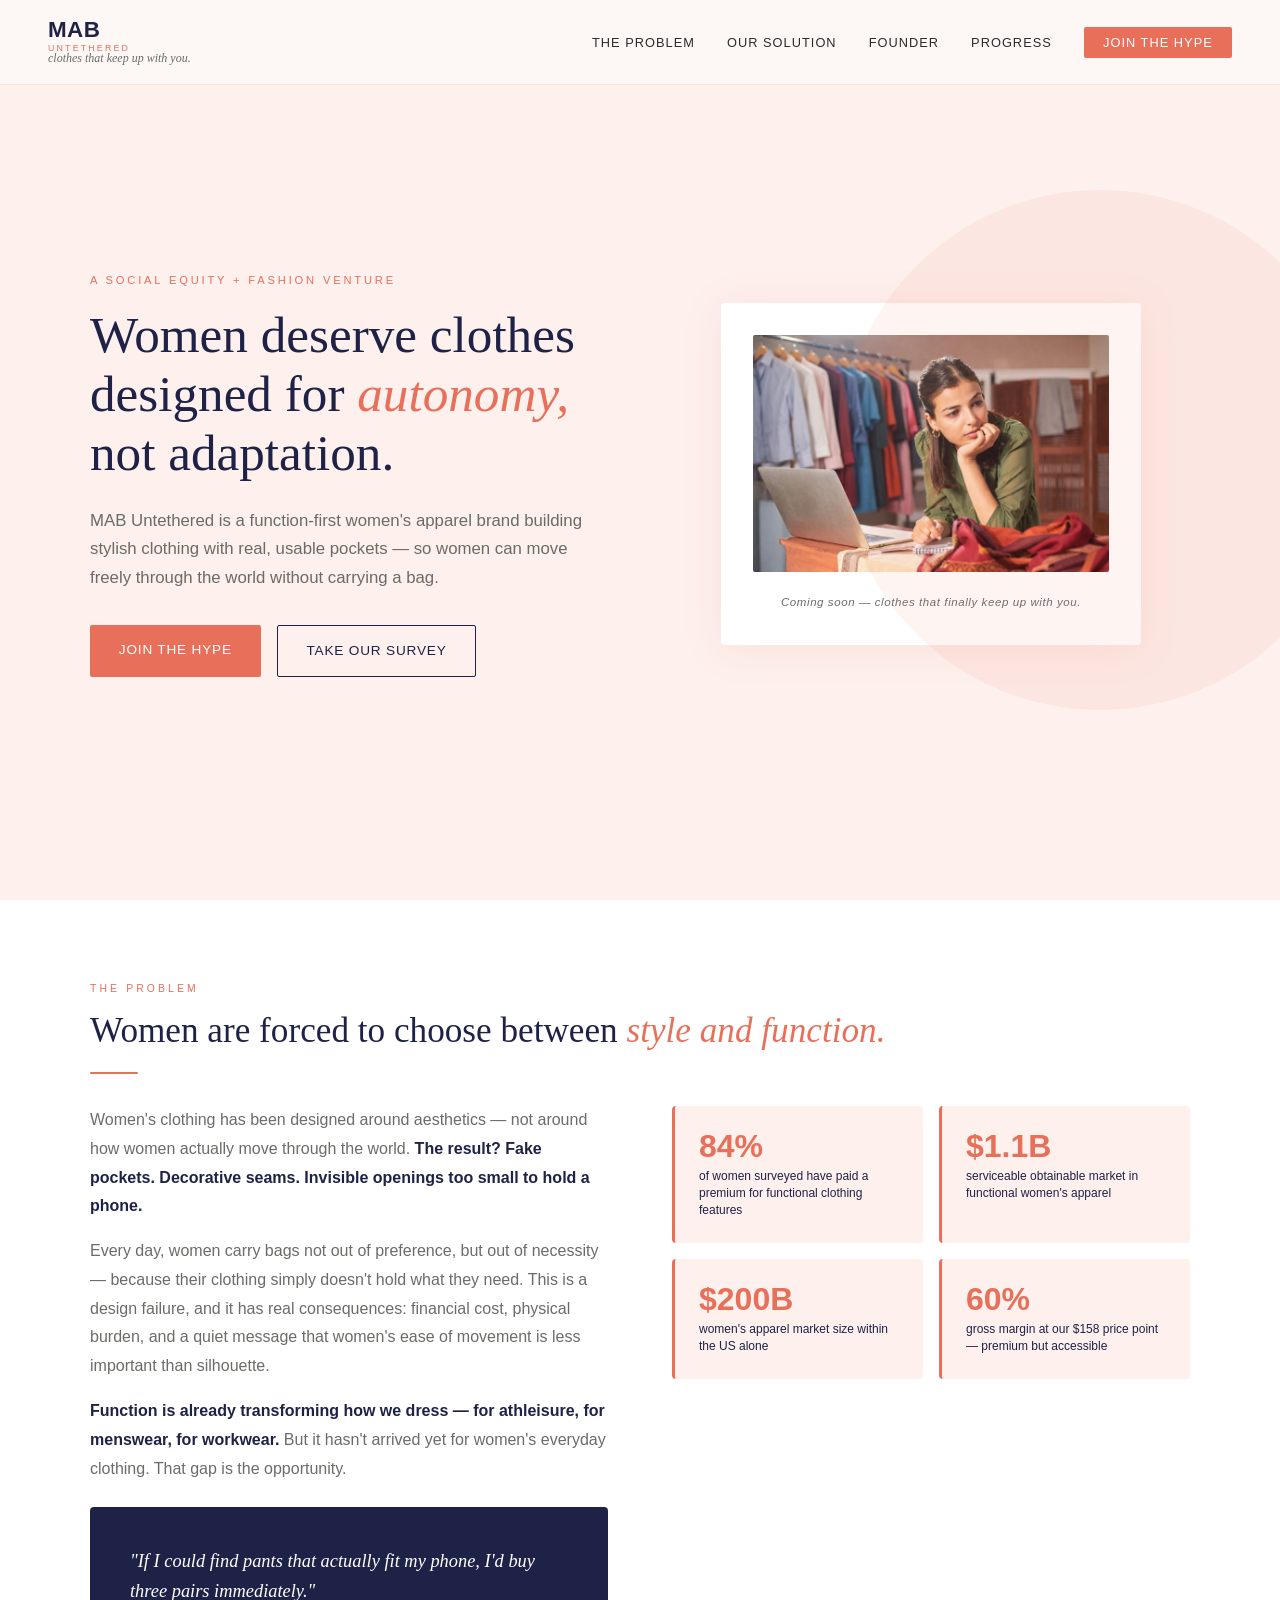
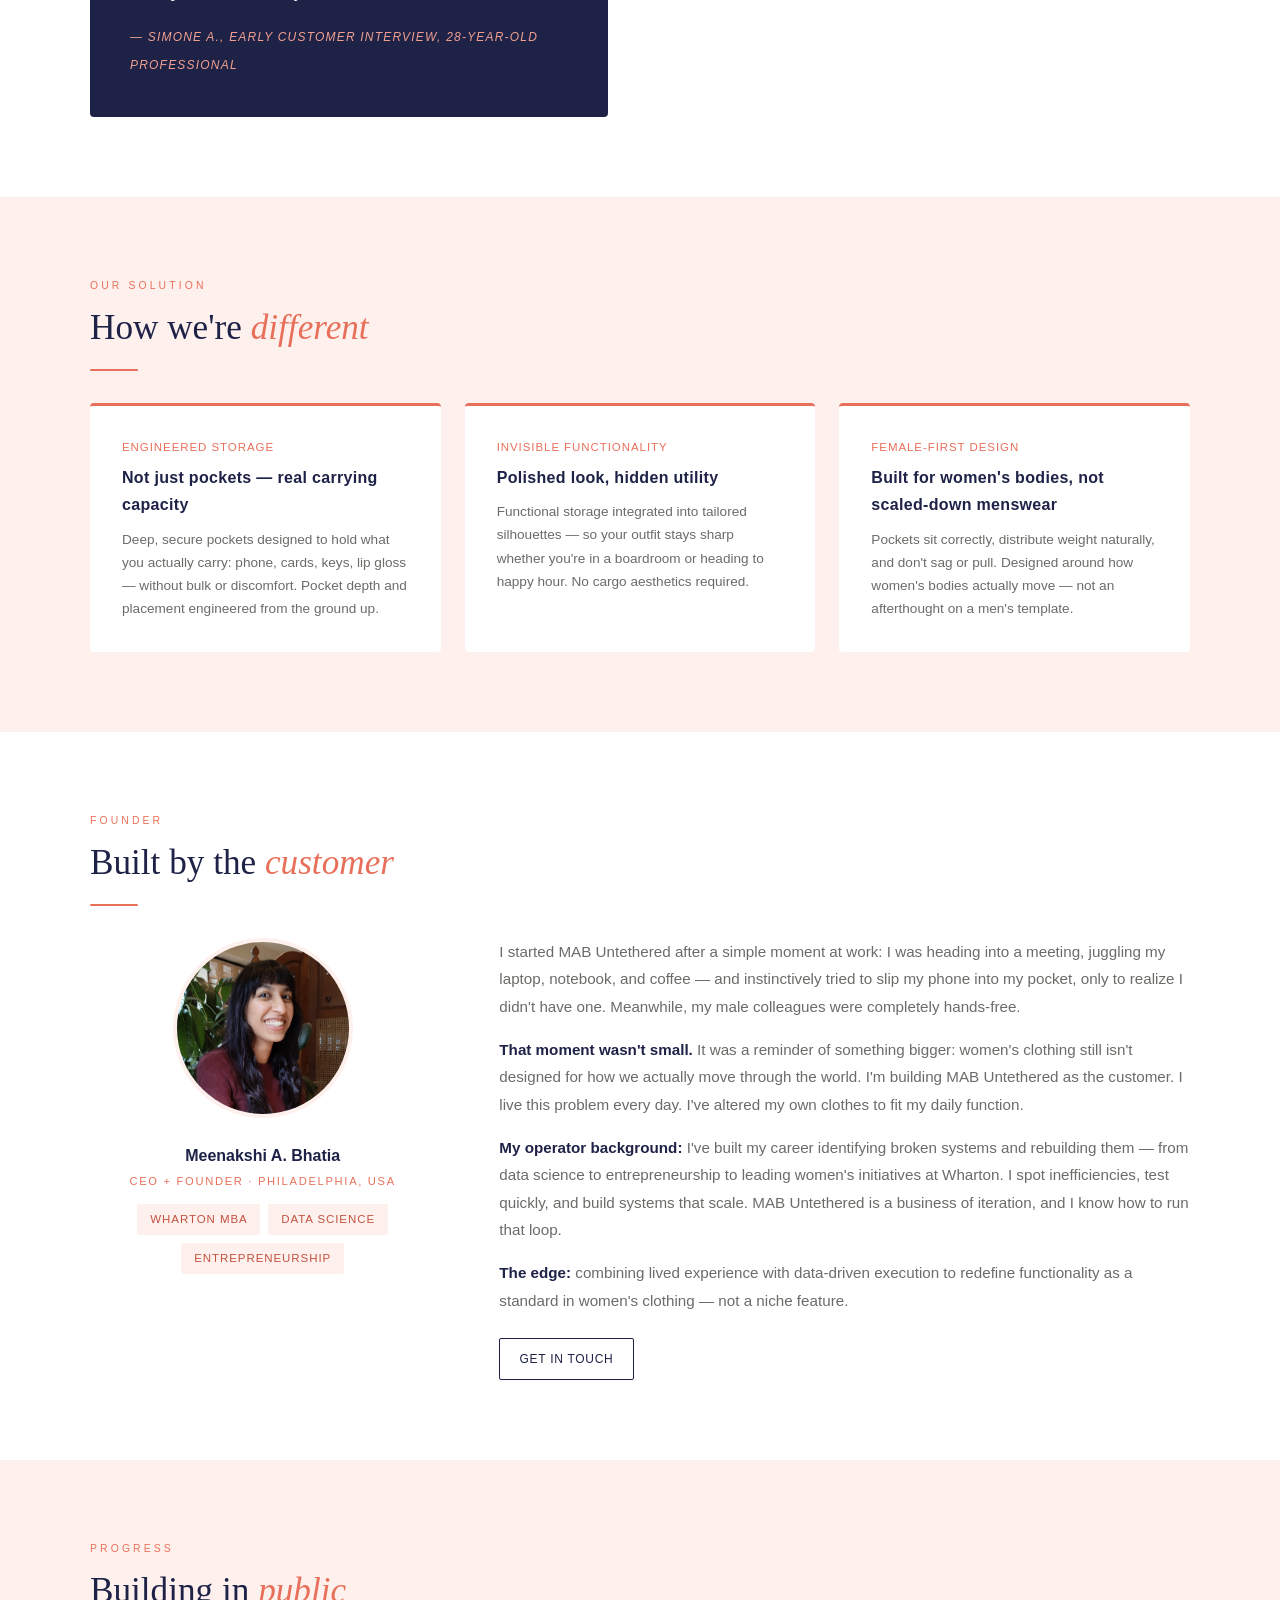
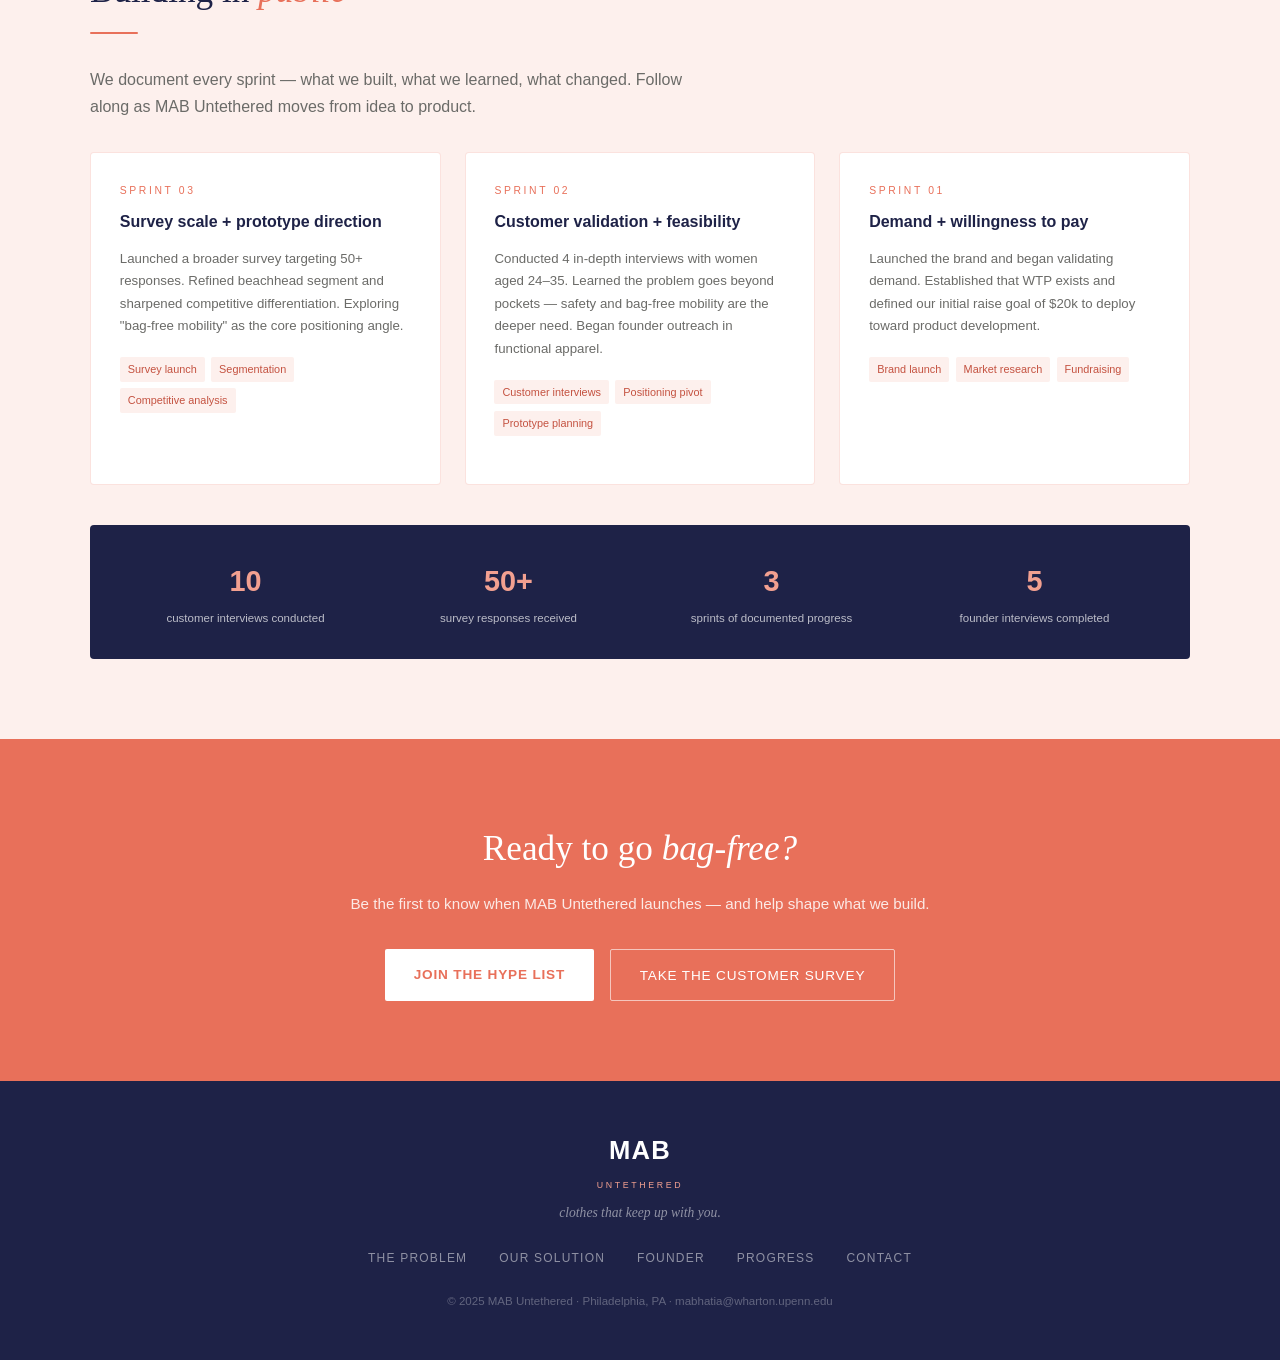
==== index.html @ 23e92692 "Update hero image and reorder sprint cards newest-first - Replace Unsplash hero placeholder with loc" ====
<!DOCTYPE html>
<html lang="en">
<head>
<meta charset="UTF-8">
<meta name="viewport" content="width=device-width, initial-scale=1.0">
<title>MAB Untethered — clothes that keep up with you.</title>
<style>
  *{margin:0;padding:0;box-sizing:border-box}
  :root{
    --coral:#E8705A;
    --coral-light:#F2A090;
    --coral-pale:#FDF0ED;
    --coral-dark:#C45240;
    --navy:#1E2247;
    --navy-light:#3A3F6B;
    --text:#2C2C2A;
    --muted:#6B6B68;
    --white:#FFFFFF;
    --off-white:#FDF8F6;
  }
  html{scroll-behavior:smooth}
  body{font-family:'Georgia',serif;color:var(--text);background:var(--white);line-height:1.7}
  
  /* NAV */
  nav{position:fixed;top:0;left:0;right:0;z-index:100;display:flex;justify-content:space-between;align-items:center;padding:1.2rem 3rem;background:rgba(253,248,246,0.95);backdrop-filter:blur(8px);border-bottom:0.5px solid rgba(232,112,90,0.15)}
  .nav-logo{display:flex;flex-direction:column;line-height:1}
  .nav-logo-mab{font-family:'Arial',sans-serif;font-weight:700;font-size:1.4rem;color:var(--navy);letter-spacing:0.02em}
  .nav-logo-sub{font-family:'Arial',sans-serif;font-size:0.55rem;letter-spacing:0.25em;color:var(--coral);text-transform:uppercase;margin-top:2px}
  .nav-tagline{font-style:italic;font-size:0.75rem;color:var(--muted)}
  nav ul{list-style:none;display:flex;gap:2rem;align-items:center}
  nav ul a{text-decoration:none;font-family:'Arial',sans-serif;font-size:0.8rem;letter-spacing:0.08em;color:var(--text);text-transform:uppercase;transition:color 0.2s}
  nav ul a:hover{color:var(--coral)}
  .nav-cta{background:var(--coral)!important;color:var(--white)!important;padding:0.5rem 1.2rem!important;border-radius:2px!important}
  .nav-cta:hover{background:var(--coral-dark)!important;color:var(--white)!important}

  /* HERO */
  .hero{min-height:100vh;display:flex;align-items:center;background:var(--coral-pale);padding:7rem 3rem 4rem;position:relative;overflow:hidden}
  .hero::after{content:'';position:absolute;right:-80px;top:50%;transform:translateY(-50%);width:520px;height:520px;border-radius:50%;background:rgba(232,112,90,0.08);pointer-events:none}
  .hero-inner{max-width:1100px;margin:0 auto;width:100%;display:grid;grid-template-columns:1fr 1fr;gap:4rem;align-items:center}
  .hero-eyebrow{font-family:'Arial',sans-serif;font-size:0.7rem;letter-spacing:0.25em;text-transform:uppercase;color:var(--coral);margin-bottom:1rem}
  .hero h1{font-size:3.2rem;line-height:1.15;color:var(--navy);font-weight:400;margin-bottom:1.5rem}
  .hero h1 em{font-style:italic;color:var(--coral)}
  .hero-desc{font-size:1.05rem;color:var(--muted);margin-bottom:2rem;font-family:'Arial',sans-serif;line-height:1.7}
  .hero-btns{display:flex;gap:1rem;flex-wrap:wrap}
  .btn-primary{background:var(--coral);color:var(--white);padding:0.85rem 1.8rem;border:none;border-radius:2px;font-family:'Arial',sans-serif;font-size:0.85rem;letter-spacing:0.06em;text-transform:uppercase;cursor:pointer;text-decoration:none;transition:background 0.2s;display:inline-block}
  .btn-primary:hover{background:var(--coral-dark)}
  .btn-outline{background:transparent;color:var(--navy);padding:0.85rem 1.8rem;border:1.5px solid var(--navy);border-radius:2px;font-family:'Arial',sans-serif;font-size:0.85rem;letter-spacing:0.06em;text-transform:uppercase;cursor:pointer;text-decoration:none;transition:all 0.2s;display:inline-block}
  .btn-outline:hover{border-color:var(--coral);color:var(--coral)}
  .hero-visual{position:relative;display:flex;justify-content:center;align-items:center}
  .hero-img-frame{width:100%;max-width:420px;background:var(--white);border-radius:4px;padding:2rem;box-shadow:0 4px 40px rgba(232,112,90,0.12);text-align:center}
  .hero-img-frame img{width:100%;border-radius:2px}
  .hero-img-caption{font-family:'Arial',sans-serif;font-size:0.72rem;color:var(--muted);margin-top:0.8rem;letter-spacing:0.05em;font-style:italic}

  /* SECTION WRAPPER */
  section{padding:5rem 3rem}
  .section-inner{max-width:1100px;margin:0 auto}
  .section-label{font-family:'Arial',sans-serif;font-size:0.65rem;letter-spacing:0.3em;text-transform:uppercase;color:var(--coral);margin-bottom:0.8rem}
  .section-title{font-size:2.2rem;color:var(--navy);font-weight:400;line-height:1.2;margin-bottom:1.2rem}
  .section-title em{font-style:italic;color:var(--coral)}
  .divider{width:48px;height:2px;background:var(--coral);margin-bottom:2rem;border-radius:1px}

  /* THE PROBLEM */
  .problem{background:var(--white)}
  .problem-grid{display:grid;grid-template-columns:1fr 1fr;gap:4rem;align-items:start;margin-top:2rem}
  .problem-text p{color:var(--muted);font-size:1rem;font-family:'Arial',sans-serif;margin-bottom:1rem;line-height:1.8}
  .problem-text p strong{color:var(--navy)}
  .stat-cards{display:grid;grid-template-columns:1fr 1fr;gap:1rem}
  .stat-card{background:var(--coral-pale);border-radius:4px;padding:1.5rem;border-left:3px solid var(--coral)}
  .stat-num{font-size:2rem;font-weight:700;color:var(--coral);font-family:'Arial',sans-serif;line-height:1}
  .stat-label{font-family:'Arial',sans-serif;font-size:0.75rem;color:var(--navy);margin-top:0.4rem;line-height:1.4}
  .problem-pullquote{background:var(--navy);color:var(--white);padding:2.5rem;border-radius:4px;margin-top:1.5rem}
  .problem-pullquote blockquote{font-size:1.15rem;font-style:italic;line-height:1.6;margin-bottom:1rem}
  .problem-pullquote cite{font-family:'Arial',sans-serif;font-size:0.75rem;letter-spacing:0.1em;color:var(--coral-light);text-transform:uppercase}

  /* SOLUTION */
  .solution{background:var(--coral-pale)}
  .solution-cards{display:grid;grid-template-columns:repeat(3,1fr);gap:1.5rem;margin-top:2rem}
  .sol-card{background:var(--white);padding:2rem;border-radius:4px;border-top:3px solid var(--coral)}
  .sol-card-icon{font-size:1.5rem;margin-bottom:1rem}
  .sol-card h3{font-size:1rem;color:var(--navy);margin-bottom:0.6rem;font-family:'Arial',sans-serif;font-weight:700;letter-spacing:0.02em}
  .sol-card p{font-family:'Arial',sans-serif;font-size:0.85rem;color:var(--muted);line-height:1.7}
  .sol-card .sub{font-size:0.72rem;color:var(--coral);font-family:'Arial',sans-serif;letter-spacing:0.08em;text-transform:uppercase;margin-bottom:0.4rem}

  /* FOUNDER */
  .founder{background:var(--white)}
  .founder-grid{display:grid;grid-template-columns:1fr 2fr;gap:4rem;align-items:start;margin-top:2rem}
  .founder-photo-wrap{text-align:center}
  .founder-photo{width:180px;height:180px;border-radius:50%;object-fit:cover;border:4px solid var(--coral-pale);margin-bottom:1rem}
  .founder-name{font-family:'Arial',sans-serif;font-weight:700;color:var(--navy);font-size:1rem}
  .founder-role{font-family:'Arial',sans-serif;font-size:0.7rem;letter-spacing:0.15em;color:var(--coral);text-transform:uppercase;margin-top:0.2rem}
  .founder-text p{font-family:'Arial',sans-serif;font-size:0.95rem;color:var(--muted);line-height:1.8;margin-bottom:1rem}
  .founder-text p strong{color:var(--navy)}
  .founder-tags{display:flex;flex-wrap:wrap;gap:0.5rem;margin-top:1rem}
  .tag{background:var(--coral-pale);color:var(--coral-dark);font-family:'Arial',sans-serif;font-size:0.72rem;letter-spacing:0.08em;padding:0.35rem 0.8rem;border-radius:2px;text-transform:uppercase}

  /* PROGRESS / NEWSLETTERS */
  .progress{background:var(--coral-pale)}
  .newsletters{display:grid;grid-template-columns:repeat(3,1fr);gap:1.5rem;margin-top:2rem}
  .nl-card{background:var(--white);border-radius:4px;padding:1.8rem;border:0.5px solid rgba(232,112,90,0.2)}
  .nl-sprint{font-family:'Arial',sans-serif;font-size:0.65rem;letter-spacing:0.25em;color:var(--coral);text-transform:uppercase;margin-bottom:0.5rem}
  .nl-title{font-size:1rem;color:var(--navy);margin-bottom:0.8rem;font-family:'Arial',sans-serif;font-weight:700}
  .nl-body{font-family:'Arial',sans-serif;font-size:0.83rem;color:var(--muted);line-height:1.7;margin-bottom:1.2rem}
  .nl-tags{display:flex;flex-wrap:wrap;gap:0.4rem;margin-bottom:1.2rem}
  .nl-tag{background:var(--coral-pale);color:var(--coral-dark);font-family:'Arial',sans-serif;font-size:0.68rem;padding:0.2rem 0.5rem;border-radius:2px}
  .nl-link{font-family:'Arial',sans-serif;font-size:0.75rem;letter-spacing:0.08em;color:var(--coral);text-transform:uppercase;text-decoration:none;border-bottom:1px solid var(--coral-light);padding-bottom:1px}
  .nl-link:hover{color:var(--coral-dark)}
  .progress-summary{margin-top:2.5rem;background:var(--navy);color:var(--white);padding:2rem 2.5rem;border-radius:4px;display:grid;grid-template-columns:repeat(4,1fr);gap:2rem}
  .ps-item{text-align:center}
  .ps-num{font-size:1.8rem;font-weight:700;color:var(--coral-light);font-family:'Arial',sans-serif}
  .ps-label{font-family:'Arial',sans-serif;font-size:0.72rem;color:rgba(255,255,255,0.7);margin-top:0.3rem;line-height:1.4}

  /* CTA */
  .cta-section{background:var(--coral);padding:5rem 3rem;text-align:center}
  .cta-section h2{font-size:2.2rem;color:var(--white);margin-bottom:0.8rem;font-weight:400}
  .cta-section h2 em{font-style:italic}
  .cta-section p{font-family:'Arial',sans-serif;color:rgba(255,255,255,0.85);margin-bottom:2rem;font-size:0.95rem}
  .cta-btns{display:flex;gap:1rem;justify-content:center;flex-wrap:wrap}
  .btn-white{background:var(--white);color:var(--coral);padding:0.85rem 1.8rem;border:none;border-radius:2px;font-family:'Arial',sans-serif;font-size:0.85rem;letter-spacing:0.06em;text-transform:uppercase;cursor:pointer;text-decoration:none;transition:all 0.2s;display:inline-block;font-weight:700}
  .btn-white:hover{background:var(--coral-pale)}
  .btn-outline-white{background:transparent;color:var(--white);padding:0.85rem 1.8rem;border:1.5px solid rgba(255,255,255,0.6);border-radius:2px;font-family:'Arial',sans-serif;font-size:0.85rem;letter-spacing:0.06em;text-transform:uppercase;cursor:pointer;text-decoration:none;transition:all 0.2s;display:inline-block}
  .btn-outline-white:hover{border-color:var(--white);background:rgba(255,255,255,0.1)}

  /* FOOTER */
  footer{background:var(--navy);padding:3rem;text-align:center}
  .footer-logo{font-family:'Arial',sans-serif;font-weight:700;font-size:1.6rem;color:var(--white);letter-spacing:0.05em}
  .footer-sub{font-family:'Arial',sans-serif;font-size:0.55rem;letter-spacing:0.3em;color:var(--coral-light);text-transform:uppercase;margin-top:0.3rem}
  .footer-tagline{font-style:italic;font-size:0.85rem;color:rgba(255,255,255,0.5);margin-top:0.5rem}
  .footer-links{display:flex;gap:2rem;justify-content:center;margin-top:1.5rem}
  .footer-links a{font-family:'Arial',sans-serif;font-size:0.75rem;letter-spacing:0.1em;color:rgba(255,255,255,0.5);text-decoration:none;text-transform:uppercase;transition:color 0.2s}
  .footer-links a:hover{color:var(--coral-light)}
  .footer-copy{font-family:'Arial',sans-serif;font-size:0.72rem;color:rgba(255,255,255,0.3);margin-top:1.5rem}

  @media(max-width:800px){
    nav{padding:1rem 1.5rem}
    nav ul{gap:1rem}
    .hero-inner,.problem-grid,.founder-grid{grid-template-columns:1fr}
    .solution-cards,.newsletters{grid-template-columns:1fr}
    .hero{padding:6rem 1.5rem 3rem}
    section{padding:3rem 1.5rem}
    .progress-summary{grid-template-columns:1fr 1fr}
    .stat-cards{grid-template-columns:1fr 1fr}
    .hero h1{font-size:2.2rem}
  }
</style>
</head>
<body>

<!-- NAV -->
<nav>
  <a href="#top" class="nav-logo" style="text-decoration:none">
    <span class="nav-logo-mab">MAB</span>
    <span class="nav-logo-sub">Untethered</span>
    <span class="nav-tagline">clothes that keep up with you.</span>
  </a>
  <ul>
    <li><a href="#problem">The problem</a></li>
    <li><a href="#solution">Our solution</a></li>
    <li><a href="#founder">Founder</a></li>
    <li><a href="#progress">Progress</a></li>
    <li><a href="https://forms.gle/wyEKR6wCprZCqFtW6" target="_blank" class="nav-cta">Join the hype</a></li>
  </ul>
</nav>

<!-- HERO -->
<section class="hero" id="top">
  <div class="hero-inner">
    <div>
      <p class="hero-eyebrow">A social equity + fashion venture</p>
      <h1>Women deserve clothes designed for <em>autonomy,</em> not adaptation.</h1>
      <p class="hero-desc">MAB Untethered is a function-first women's apparel brand building stylish clothing with real, usable pockets — so women can move freely through the world without carrying a bag.</p>
      <div class="hero-btns">
        <a href="https://forms.gle/wyEKR6wCprZCqFtW6" target="_blank" class="btn-primary">Join the hype</a>
        <a href="https://forms.gle/w7cwCQEqip1CWY567" target="_blank" class="btn-outline">Take our survey</a>
      </div>
    </div>
    <div class="hero-visual">
      <div class="hero-img-frame">
        <img src="hero.png" alt="Women's apparel with functional design">
        <p class="hero-img-caption">Coming soon — clothes that finally keep up with you.</p>
      </div>
    </div>
  </div>
</section>

<!-- THE PROBLEM -->
<section class="problem" id="problem">
  <div class="section-inner">
    <p class="section-label">The problem</p>
    <h2 class="section-title">Women are forced to choose between <em>style and function.</em></h2>
    <div class="divider"></div>
    <div class="problem-grid">
      <div class="problem-text">
        <p>Women's clothing has been designed around aesthetics — not around how women actually move through the world. <strong>The result? Fake pockets. Decorative seams. Invisible openings too small to hold a phone.</strong></p>
        <p>Every day, women carry bags not out of preference, but out of necessity — because their clothing simply doesn't hold what they need. This is a design failure, and it has real consequences: financial cost, physical burden, and a quiet message that women's ease of movement is less important than silhouette.</p>
        <p><strong>Function is already transforming how we dress — for athleisure, for menswear, for workwear.</strong> But it hasn't arrived yet for women's everyday clothing. That gap is the opportunity.</p>
        <div class="problem-pullquote">
          <blockquote>"If I could find pants that actually fit my phone, I'd buy three pairs immediately."</blockquote>
          <cite>— Simone A., early customer interview, 28-year-old professional</cite>
        </div>
      </div>
      <div>
        <div class="stat-cards">
          <div class="stat-card">
            <div class="stat-num">84%</div>
            <div class="stat-label">of women surveyed have paid a premium for functional clothing features</div>
          </div>
          <div class="stat-card">
            <div class="stat-num">$1.1B</div>
            <div class="stat-label">serviceable obtainable market in functional women's apparel</div>
          </div>
          <div class="stat-card">
            <div class="stat-num">$200B</div>
            <div class="stat-label">women's apparel market size within the US alone</div>
          </div>
          <div class="stat-card">
            <div class="stat-num">60%</div>
            <div class="stat-label">gross margin at our $158 price point — premium but accessible</div>
          </div>
        </div>
      </div>
    </div>
  </div>
</section>

<!-- SOLUTION -->
<section class="solution" id="solution">
  <div class="section-inner">
    <p class="section-label">Our solution</p>
    <h2 class="section-title">How we're <em>different</em></h2>
    <div class="divider"></div>
    <div class="solution-cards">
      <div class="sol-card">
        <div class="sub">Engineered storage</div>
        <h3>Not just pockets — real carrying capacity</h3>
        <p>Deep, secure pockets designed to hold what you actually carry: phone, cards, keys, lip gloss — without bulk or discomfort. Pocket depth and placement engineered from the ground up.</p>
      </div>
      <div class="sol-card">
        <div class="sub">Invisible functionality</div>
        <h3>Polished look, hidden utility</h3>
        <p>Functional storage integrated into tailored silhouettes — so your outfit stays sharp whether you're in a boardroom or heading to happy hour. No cargo aesthetics required.</p>
      </div>
      <div class="sol-card">
        <div class="sub">Female-first design</div>
        <h3>Built for women's bodies, not scaled-down menswear</h3>
        <p>Pockets sit correctly, distribute weight naturally, and don't sag or pull. Designed around how women's bodies actually move — not an afterthought on a men's template.</p>
      </div>
    </div>
  </div>
</section>

<!-- FOUNDER -->
<section class="founder" id="founder">
  <div class="section-inner">
    <p class="section-label">Founder</p>
    <h2 class="section-title">Built by the <em>customer</em></h2>
    <div class="divider"></div>
    <div class="founder-grid">
      <div class="founder-photo-wrap">
        <img src="founder.jpg" alt="Meenakshi Anand Bhatia" class="founder-photo">
        <div class="founder-name">Meenakshi A. Bhatia</div>
        <div class="founder-role">CEO + Founder · Philadelphia, USA</div>
        <div class="founder-tags" style="justify-content:center;margin-top:0.8rem">
          <span class="tag">Wharton MBA</span>
          <span class="tag">Data science</span>
          <span class="tag">Entrepreneurship</span>
        </div>
      </div>
      <div class="founder-text">
        <p>I started MAB Untethered after a simple moment at work: I was heading into a meeting, juggling my laptop, notebook, and coffee — and instinctively tried to slip my phone into my pocket, only to realize I didn't have one. Meanwhile, my male colleagues were completely hands-free.</p>
        <p><strong>That moment wasn't small.</strong> It was a reminder of something bigger: women's clothing still isn't designed for how we actually move through the world. I'm building MAB Untethered as the customer. I live this problem every day. I've altered my own clothes to fit my daily function.</p>
        <p><strong>My operator background:</strong> I've built my career identifying broken systems and rebuilding them — from data science to entrepreneurship to leading women's initiatives at Wharton. I spot inefficiencies, test quickly, and build systems that scale. MAB Untethered is a business of iteration, and I know how to run that loop.</p>
        <p><strong>The edge:</strong> combining lived experience with data-driven execution to redefine functionality as a standard in women's clothing — not a niche feature.</p>
        <a href="mailto:mabhatia@wharton.upenn.edu" class="btn-outline" style="margin-top:0.5rem;font-size:0.75rem;padding:0.6rem 1.2rem">Get in touch</a>
      </div>
    </div>
  </div>
</section>

<!-- PROGRESS -->
<section class="progress" id="progress">
  <div class="section-inner">
    <p class="section-label">Progress</p>
    <h2 class="section-title">Building in <em>public</em></h2>
    <div class="divider"></div>
    <p style="font-family:'Arial',sans-serif;color:var(--muted);max-width:600px;margin-bottom:2rem">We document every sprint — what we built, what we learned, what changed. Follow along as MAB Untethered moves from idea to product.</p>
    <div class="newsletters">
      <div class="nl-card">
        <div class="nl-sprint">Sprint 03</div>
        <div class="nl-title">Survey scale + prototype direction</div>
        <div class="nl-body">Launched a broader survey targeting 50+ responses. Refined beachhead segment and sharpened competitive differentiation. Exploring "bag-free mobility" as the core positioning angle.</div>
        <div class="nl-tags">
          <span class="nl-tag">Survey launch</span>
          <span class="nl-tag">Segmentation</span>
          <span class="nl-tag">Competitive analysis</span>
        </div>
      </div>
      <div class="nl-card">
        <div class="nl-sprint">Sprint 02</div>
        <div class="nl-title">Customer validation + feasibility</div>
        <div class="nl-body">Conducted 4 in-depth interviews with women aged 24–35. Learned the problem goes beyond pockets — safety and bag-free mobility are the deeper need. Began founder outreach in functional apparel.</div>
        <div class="nl-tags">
          <span class="nl-tag">Customer interviews</span>
          <span class="nl-tag">Positioning pivot</span>
          <span class="nl-tag">Prototype planning</span>
        </div>
      </div>
      <div class="nl-card">
        <div class="nl-sprint">Sprint 01</div>
        <div class="nl-title">Demand + willingness to pay</div>
        <div class="nl-body">Launched the brand and began validating demand. Established that WTP exists and defined our initial raise goal of $20k to deploy toward product development.</div>
        <div class="nl-tags">
          <span class="nl-tag">Brand launch</span>
          <span class="nl-tag">Market research</span>
          <span class="nl-tag">Fundraising</span>
        </div>
      </div>
    </div>
    <div class="progress-summary">
      <div class="ps-item">
        <div class="ps-num">10</div>
        <div class="ps-label">customer interviews conducted</div>
      </div>
      <div class="ps-item">
        <div class="ps-num">50+</div>
        <div class="ps-label">survey responses received</div>
      </div>
      <div class="ps-item">
        <div class="ps-num">3</div>
        <div class="ps-label">sprints of documented progress</div>
      </div>
      <div class="ps-item">
        <div class="ps-num">5</div>
        <div class="ps-label">founder interviews completed</div>
      </div>
    </div>
  </div>
</section>

<!-- CTA -->
<section class="cta-section" id="cta">
  <h2>Ready to go <em>bag-free?</em></h2>
  <p>Be the first to know when MAB Untethered launches — and help shape what we build.</p>
  <div class="cta-btns">
    <a href="https://forms.gle/wyEKR6wCprZCqFtW6" target="_blank" class="btn-white">Join the hype list</a>
    <a href="https://forms.gle/w7cwCQEqip1CWY567" target="_blank" class="btn-outline-white">Take the customer survey</a>
  </div>
</section>

<!-- FOOTER -->
<footer>
  <div class="footer-logo">MAB</div>
  <div class="footer-sub">Untethered</div>
  <div class="footer-tagline">clothes that keep up with you.</div>
  <div class="footer-links">
    <a href="#problem">The problem</a>
    <a href="#solution">Our solution</a>
    <a href="#founder">Founder</a>
    <a href="#progress">Progress</a>
    <a href="mailto:mabhatia@wharton.upenn.edu">Contact</a>
  </div>
  <div class="footer-copy">© 2025 MAB Untethered · Philadelphia, PA · mabhatia@wharton.upenn.edu</div>
</footer>

</body>
</html>
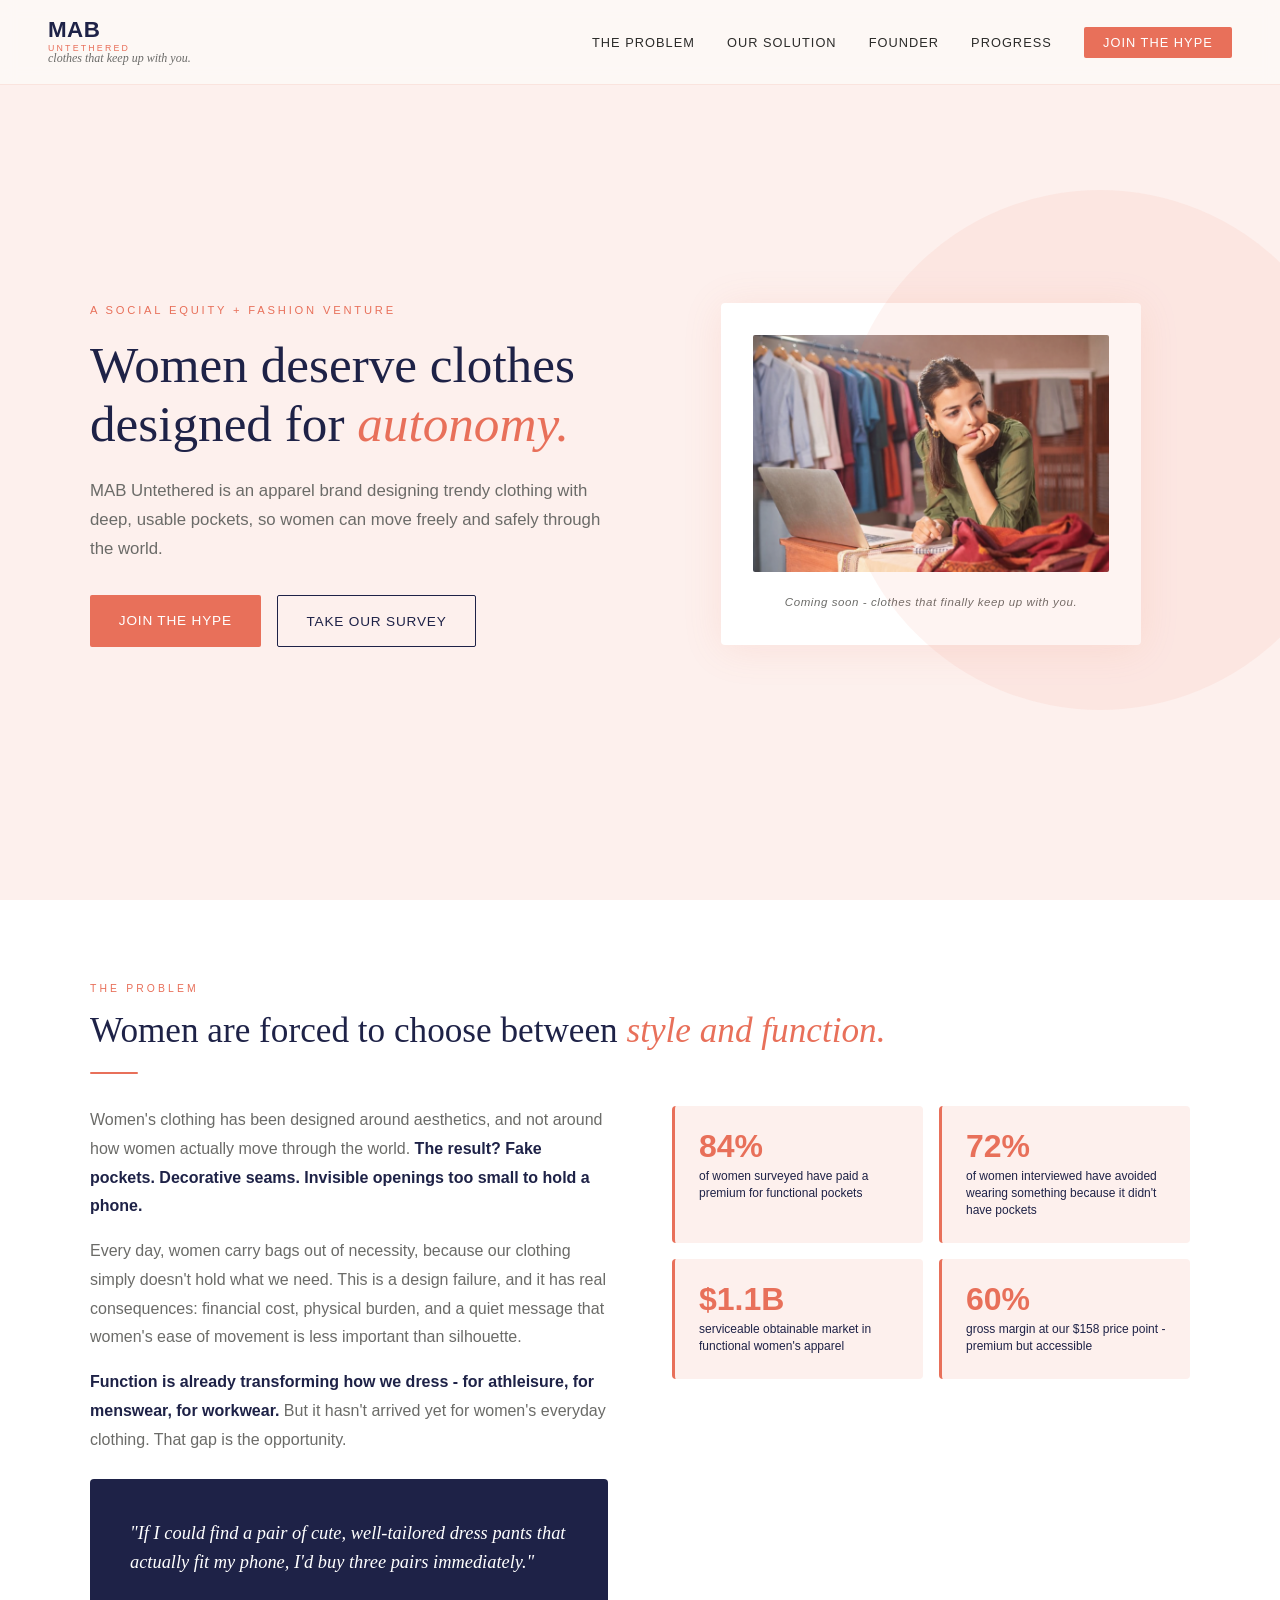
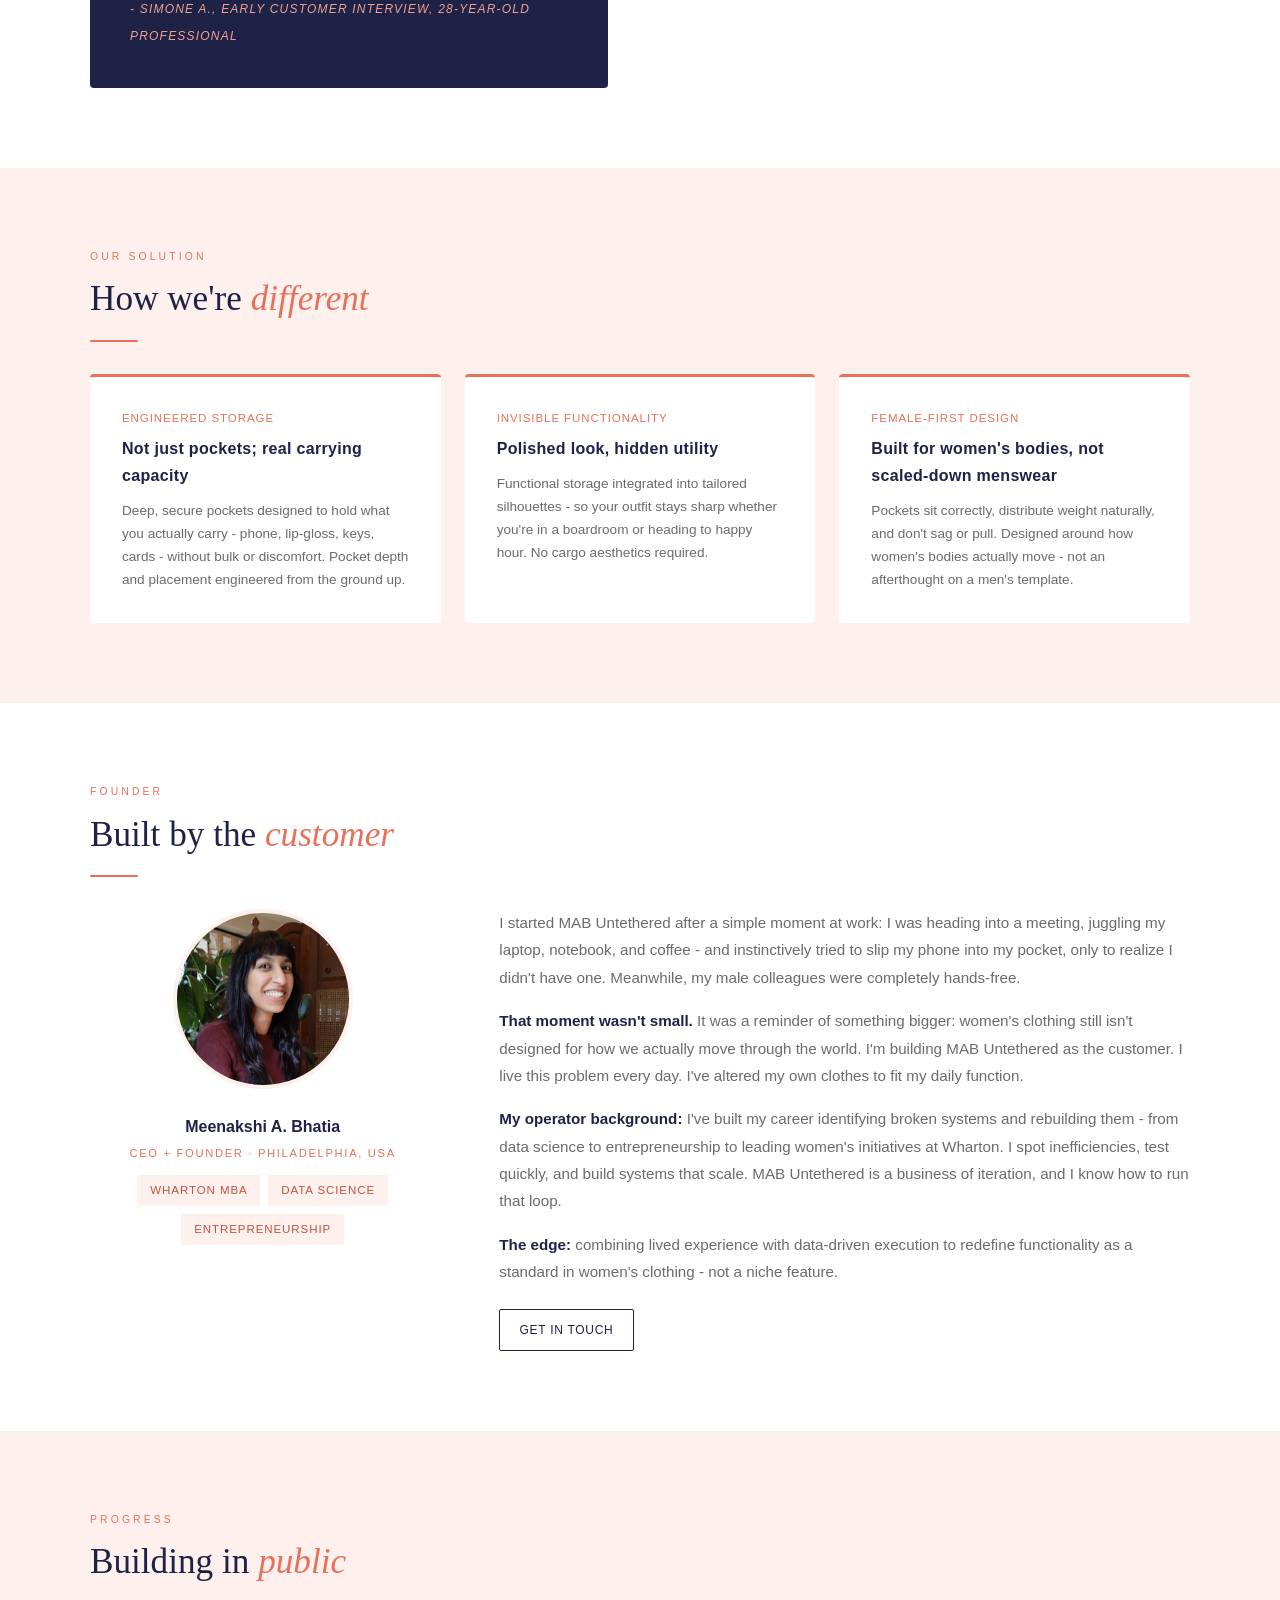
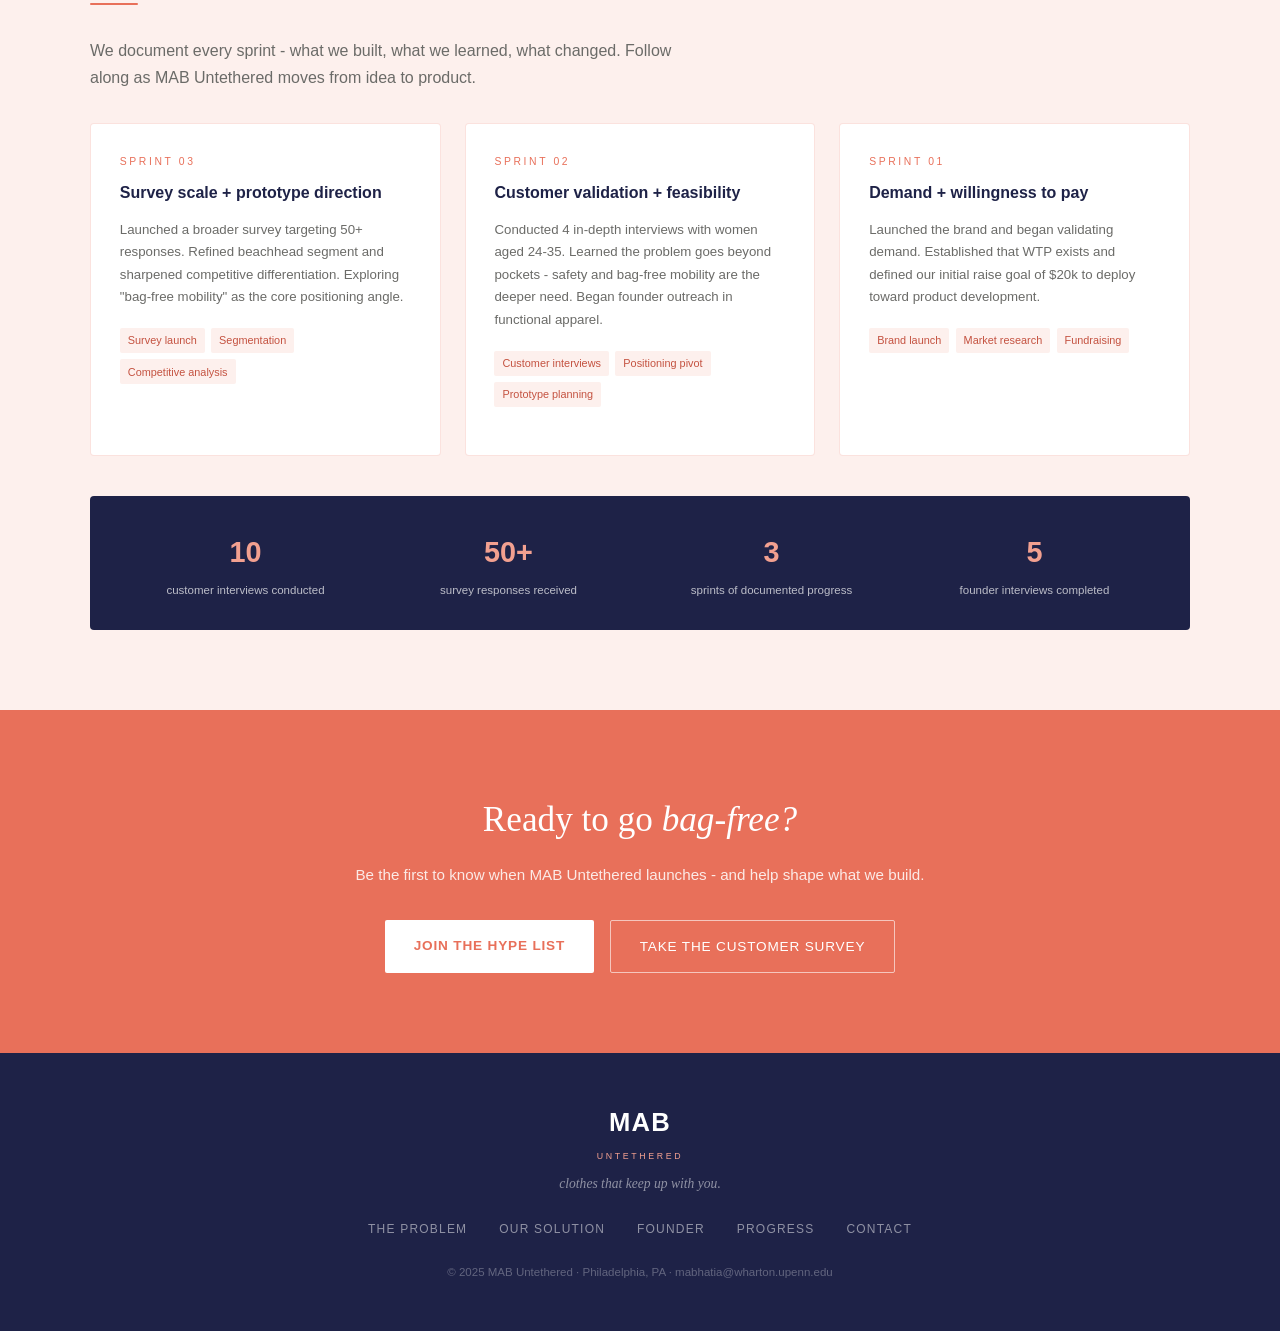
==== commit 3f4db55f: "Copyediting, stat card updates, and launch config - Update hero headline: remove "not adaptation", r" ====
--- a/index.html
+++ b/index.html
@@ -3,7 +3,7 @@
 <head>
 <meta charset="UTF-8">
 <meta name="viewport" content="width=device-width, initial-scale=1.0">
-<title>MAB Untethered — clothes that keep up with you.</title>
+<title>MAB Untethered - clothes that keep up with you.</title>
 <style>
   *{margin:0;padding:0;box-sizing:border-box}
   :root{
@@ -166,8 +166,8 @@
   <div class="hero-inner">
     <div>
       <p class="hero-eyebrow">A social equity + fashion venture</p>
-      <h1>Women deserve clothes designed for <em>autonomy,</em> not adaptation.</h1>
-      <p class="hero-desc">MAB Untethered is a function-first women's apparel brand building stylish clothing with real, usable pockets — so women can move freely through the world without carrying a bag.</p>
+      <h1>Women deserve clothes designed for <em>autonomy.</em></h1>
+      <p class="hero-desc">MAB Untethered is an apparel brand designing trendy clothing with deep, usable pockets, so women can move freely and safely through the world.</p>
       <div class="hero-btns">
         <a href="https://forms.gle/wyEKR6wCprZCqFtW6" target="_blank" class="btn-primary">Join the hype</a>
         <a href="https://forms.gle/w7cwCQEqip1CWY567" target="_blank" class="btn-outline">Take our survey</a>
@@ -176,7 +176,7 @@
     <div class="hero-visual">
       <div class="hero-img-frame">
         <img src="hero.png" alt="Women's apparel with functional design">
-        <p class="hero-img-caption">Coming soon — clothes that finally keep up with you.</p>
+        <p class="hero-img-caption">Coming soon - clothes that finally keep up with you.</p>
       </div>
     </div>
   </div>
@@ -190,31 +190,31 @@
     <div class="divider"></div>
     <div class="problem-grid">
       <div class="problem-text">
-        <p>Women's clothing has been designed around aesthetics — not around how women actually move through the world. <strong>The result? Fake pockets. Decorative seams. Invisible openings too small to hold a phone.</strong></p>
-        <p>Every day, women carry bags not out of preference, but out of necessity — because their clothing simply doesn't hold what they need. This is a design failure, and it has real consequences: financial cost, physical burden, and a quiet message that women's ease of movement is less important than silhouette.</p>
-        <p><strong>Function is already transforming how we dress — for athleisure, for menswear, for workwear.</strong> But it hasn't arrived yet for women's everyday clothing. That gap is the opportunity.</p>
+        <p>Women's clothing has been designed around aesthetics, and not around how women actually move through the world. <strong>The result? Fake pockets. Decorative seams. Invisible openings too small to hold a phone.</strong></p>
+        <p>Every day, women carry bags out of necessity, because our clothing simply doesn't hold what we need. This is a design failure, and it has real consequences: financial cost, physical burden, and a quiet message that women's ease of movement is less important than silhouette.</p>
+        <p><strong>Function is already transforming how we dress - for athleisure, for menswear, for workwear.</strong> But it hasn't arrived yet for women's everyday clothing. That gap is the opportunity.</p>
         <div class="problem-pullquote">
-          <blockquote>"If I could find pants that actually fit my phone, I'd buy three pairs immediately."</blockquote>
-          <cite>— Simone A., early customer interview, 28-year-old professional</cite>
+          <blockquote>"If I could find a pair of cute, well-tailored dress pants that actually fit my phone, I'd buy three pairs immediately."</blockquote>
+          <cite>- Simone A., early customer interview, 28-year-old professional</cite>
         </div>
       </div>
       <div>
         <div class="stat-cards">
           <div class="stat-card">
             <div class="stat-num">84%</div>
-            <div class="stat-label">of women surveyed have paid a premium for functional clothing features</div>
+            <div class="stat-label">of women surveyed have paid a premium for functional pockets</div>
+          </div>
+          <div class="stat-card">
+            <div class="stat-num">72%</div>
+            <div class="stat-label">of women interviewed have avoided wearing something because it didn't have pockets</div>
           </div>
           <div class="stat-card">
             <div class="stat-num">$1.1B</div>
             <div class="stat-label">serviceable obtainable market in functional women's apparel</div>
           </div>
           <div class="stat-card">
-            <div class="stat-num">$200B</div>
-            <div class="stat-label">women's apparel market size within the US alone</div>
-          </div>
-          <div class="stat-card">
             <div class="stat-num">60%</div>
-            <div class="stat-label">gross margin at our $158 price point — premium but accessible</div>
+            <div class="stat-label">gross margin at our $158 price point - premium but accessible</div>
           </div>
         </div>
       </div>
@@ -231,18 +231,18 @@
     <div class="solution-cards">
       <div class="sol-card">
         <div class="sub">Engineered storage</div>
-        <h3>Not just pockets — real carrying capacity</h3>
-        <p>Deep, secure pockets designed to hold what you actually carry: phone, cards, keys, lip gloss — without bulk or discomfort. Pocket depth and placement engineered from the ground up.</p>
+        <h3>Not just pockets; real carrying capacity</h3>
+        <p>Deep, secure pockets designed to hold what you actually carry - phone, lip-gloss, keys, cards - without bulk or discomfort. Pocket depth and placement engineered from the ground up.</p>
       </div>
       <div class="sol-card">
         <div class="sub">Invisible functionality</div>
         <h3>Polished look, hidden utility</h3>
-        <p>Functional storage integrated into tailored silhouettes — so your outfit stays sharp whether you're in a boardroom or heading to happy hour. No cargo aesthetics required.</p>
+        <p>Functional storage integrated into tailored silhouettes - so your outfit stays sharp whether you're in a boardroom or heading to happy hour. No cargo aesthetics required.</p>
       </div>
       <div class="sol-card">
         <div class="sub">Female-first design</div>
         <h3>Built for women's bodies, not scaled-down menswear</h3>
-        <p>Pockets sit correctly, distribute weight naturally, and don't sag or pull. Designed around how women's bodies actually move — not an afterthought on a men's template.</p>
+        <p>Pockets sit correctly, distribute weight naturally, and don't sag or pull. Designed around how women's bodies actually move - not an afterthought on a men's template.</p>
       </div>
     </div>
   </div>
@@ -266,10 +266,10 @@
         </div>
       </div>
       <div class="founder-text">
-        <p>I started MAB Untethered after a simple moment at work: I was heading into a meeting, juggling my laptop, notebook, and coffee — and instinctively tried to slip my phone into my pocket, only to realize I didn't have one. Meanwhile, my male colleagues were completely hands-free.</p>
+        <p>I started MAB Untethered after a simple moment at work: I was heading into a meeting, juggling my laptop, notebook, and coffee - and instinctively tried to slip my phone into my pocket, only to realize I didn't have one. Meanwhile, my male colleagues were completely hands-free.</p>
         <p><strong>That moment wasn't small.</strong> It was a reminder of something bigger: women's clothing still isn't designed for how we actually move through the world. I'm building MAB Untethered as the customer. I live this problem every day. I've altered my own clothes to fit my daily function.</p>
-        <p><strong>My operator background:</strong> I've built my career identifying broken systems and rebuilding them — from data science to entrepreneurship to leading women's initiatives at Wharton. I spot inefficiencies, test quickly, and build systems that scale. MAB Untethered is a business of iteration, and I know how to run that loop.</p>
-        <p><strong>The edge:</strong> combining lived experience with data-driven execution to redefine functionality as a standard in women's clothing — not a niche feature.</p>
+        <p><strong>My operator background:</strong> I've built my career identifying broken systems and rebuilding them - from data science to entrepreneurship to leading women's initiatives at Wharton. I spot inefficiencies, test quickly, and build systems that scale. MAB Untethered is a business of iteration, and I know how to run that loop.</p>
+        <p><strong>The edge:</strong> combining lived experience with data-driven execution to redefine functionality as a standard in women's clothing - not a niche feature.</p>
         <a href="mailto:mabhatia@wharton.upenn.edu" class="btn-outline" style="margin-top:0.5rem;font-size:0.75rem;padding:0.6rem 1.2rem">Get in touch</a>
       </div>
     </div>
@@ -282,7 +282,7 @@
     <p class="section-label">Progress</p>
     <h2 class="section-title">Building in <em>public</em></h2>
     <div class="divider"></div>
-    <p style="font-family:'Arial',sans-serif;color:var(--muted);max-width:600px;margin-bottom:2rem">We document every sprint — what we built, what we learned, what changed. Follow along as MAB Untethered moves from idea to product.</p>
+    <p style="font-family:'Arial',sans-serif;color:var(--muted);max-width:600px;margin-bottom:2rem">We document every sprint - what we built, what we learned, what changed. Follow along as MAB Untethered moves from idea to product.</p>
     <div class="newsletters">
       <div class="nl-card">
         <div class="nl-sprint">Sprint 03</div>
@@ -297,7 +297,7 @@
       <div class="nl-card">
         <div class="nl-sprint">Sprint 02</div>
         <div class="nl-title">Customer validation + feasibility</div>
-        <div class="nl-body">Conducted 4 in-depth interviews with women aged 24–35. Learned the problem goes beyond pockets — safety and bag-free mobility are the deeper need. Began founder outreach in functional apparel.</div>
+        <div class="nl-body">Conducted 4 in-depth interviews with women aged 24-35. Learned the problem goes beyond pockets - safety and bag-free mobility are the deeper need. Began founder outreach in functional apparel.</div>
         <div class="nl-tags">
           <span class="nl-tag">Customer interviews</span>
           <span class="nl-tag">Positioning pivot</span>
@@ -339,7 +339,7 @@
 <!-- CTA -->
 <section class="cta-section" id="cta">
   <h2>Ready to go <em>bag-free?</em></h2>
-  <p>Be the first to know when MAB Untethered launches — and help shape what we build.</p>
+  <p>Be the first to know when MAB Untethered launches - and help shape what we build.</p>
   <div class="cta-btns">
     <a href="https://forms.gle/wyEKR6wCprZCqFtW6" target="_blank" class="btn-white">Join the hype list</a>
     <a href="https://forms.gle/w7cwCQEqip1CWY567" target="_blank" class="btn-outline-white">Take the customer survey</a>
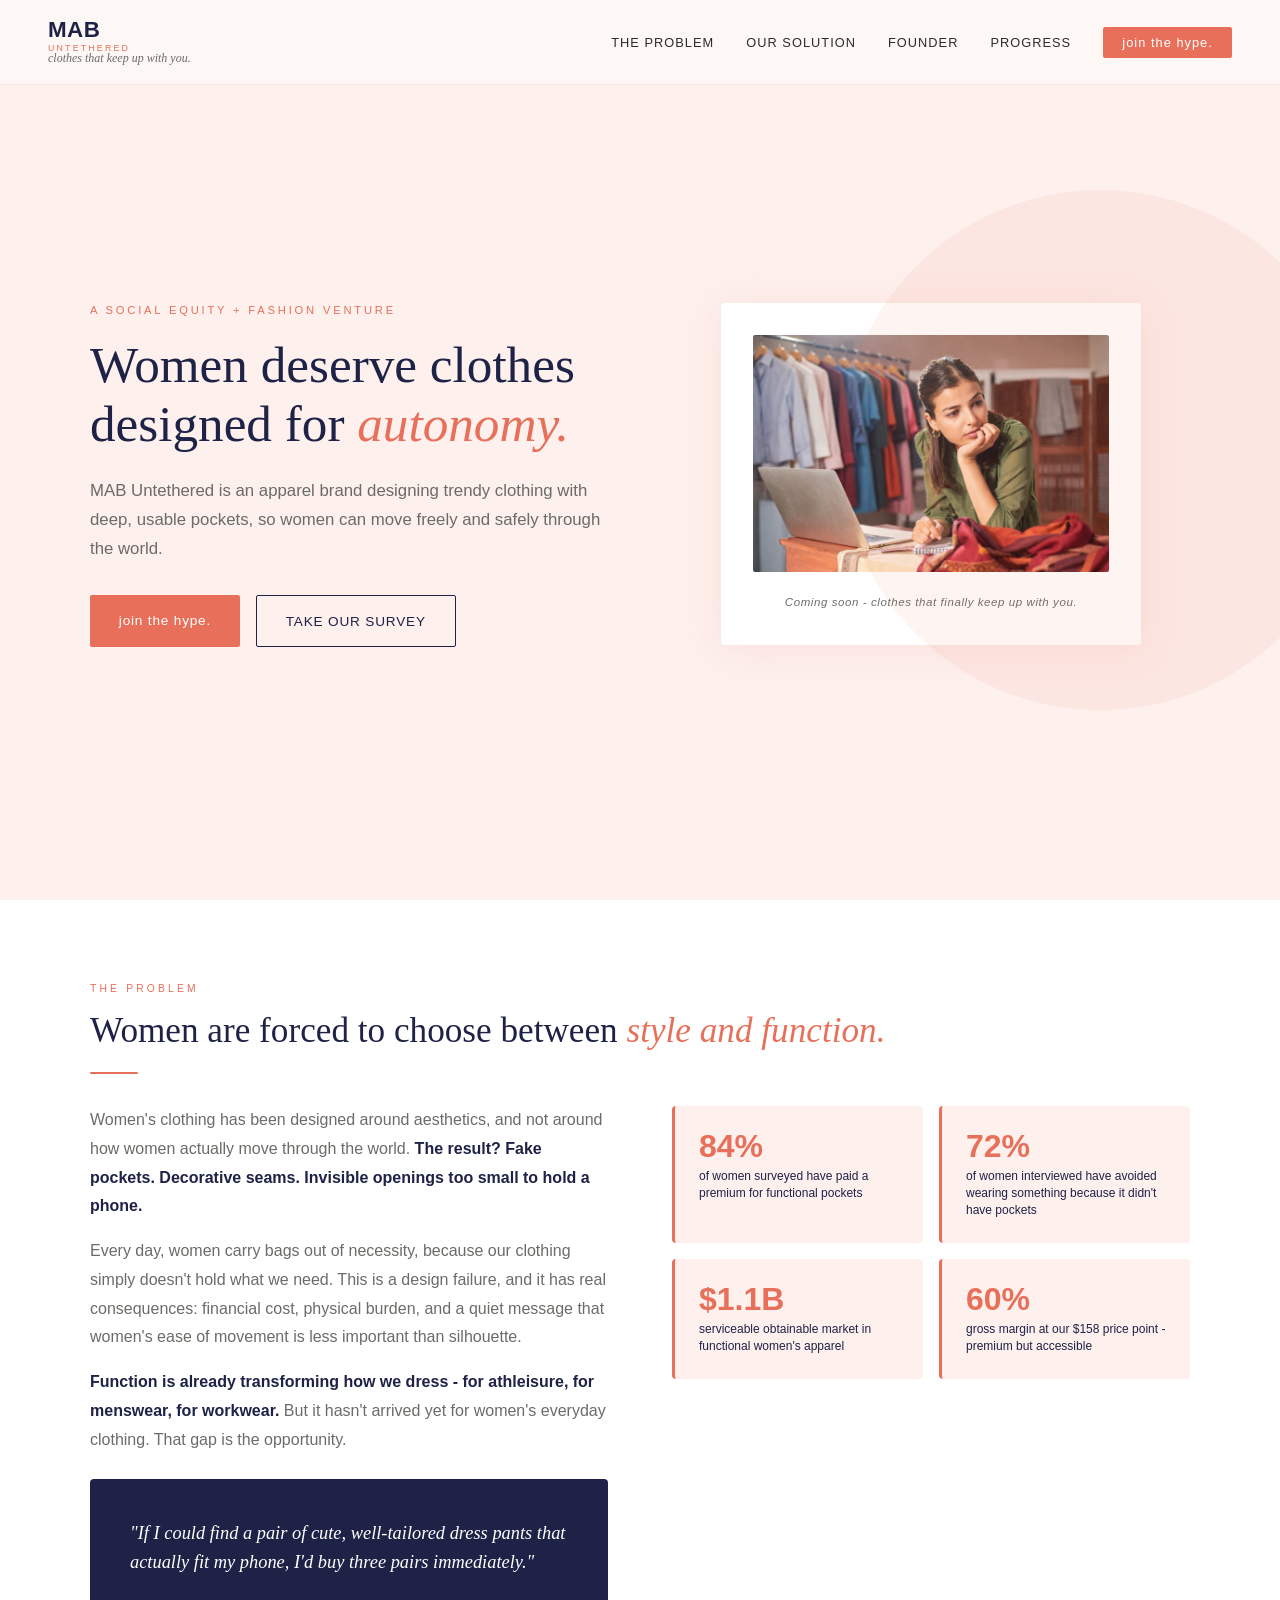
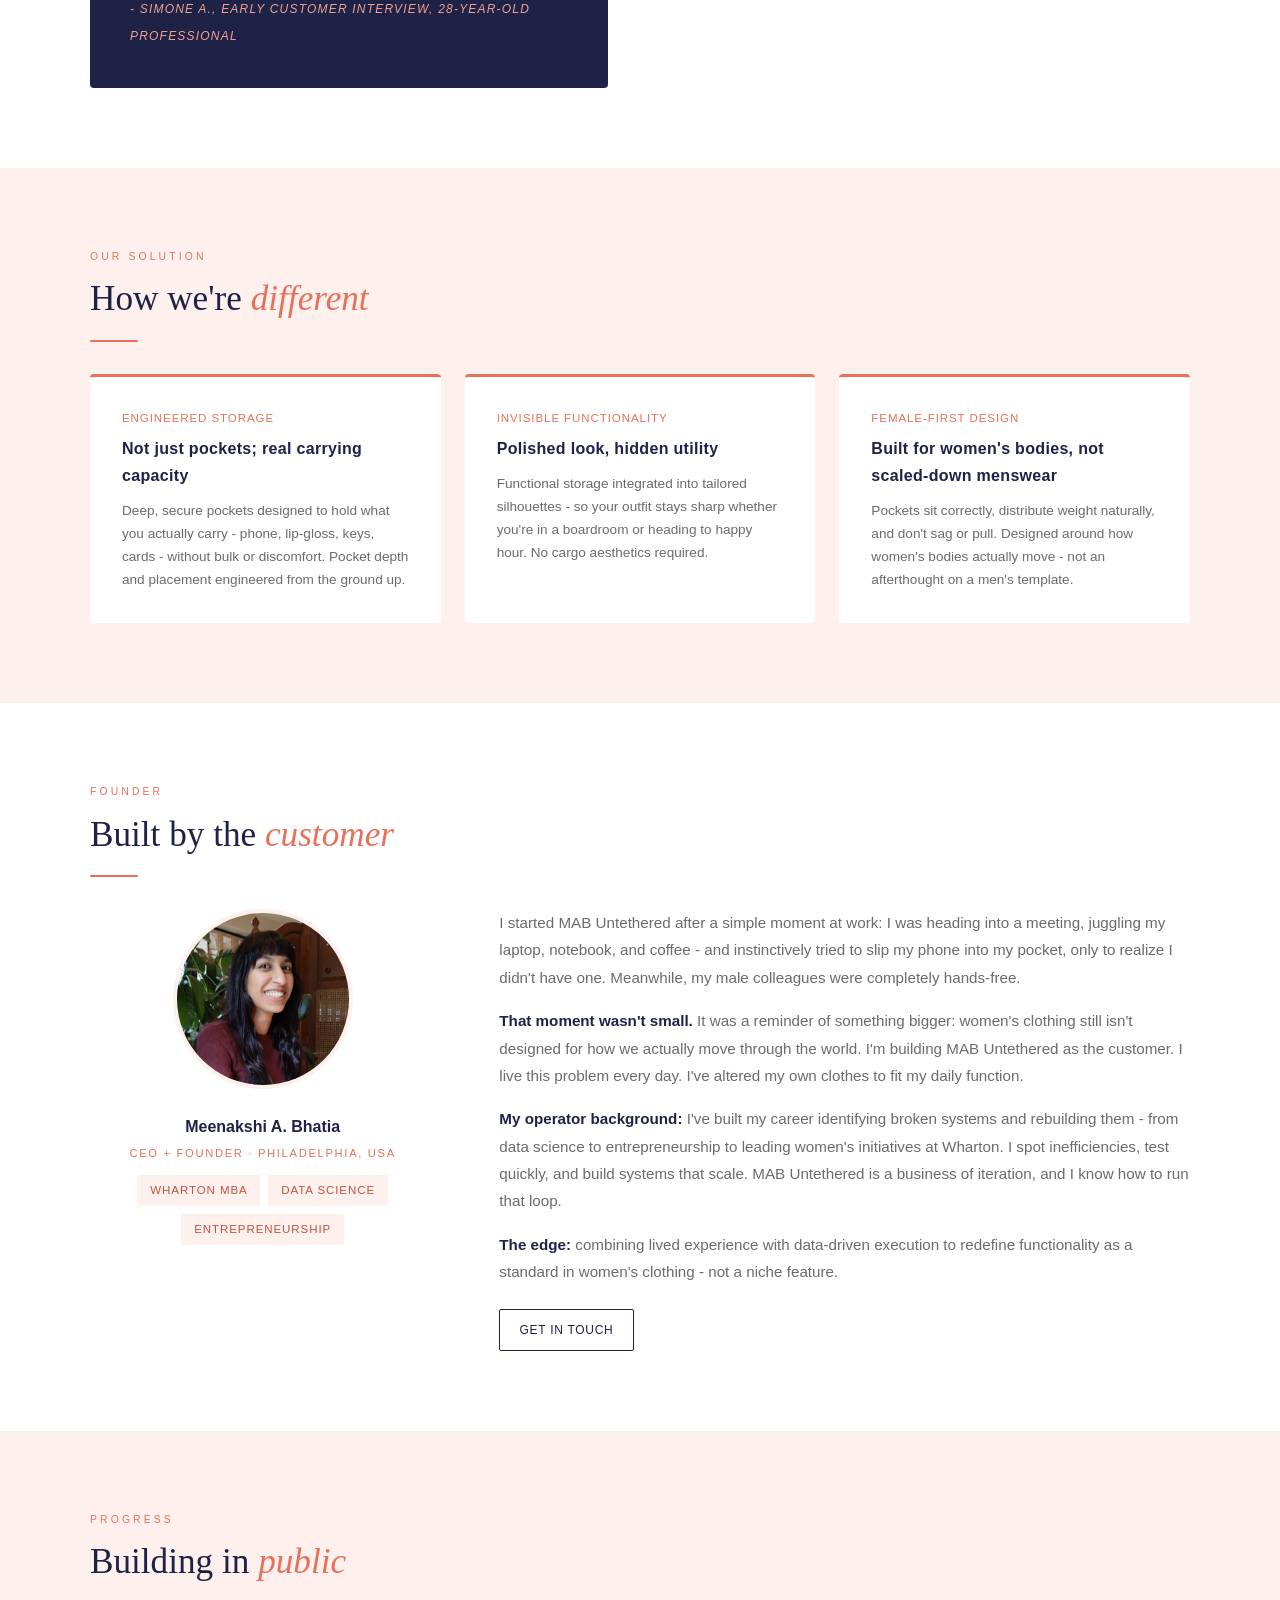
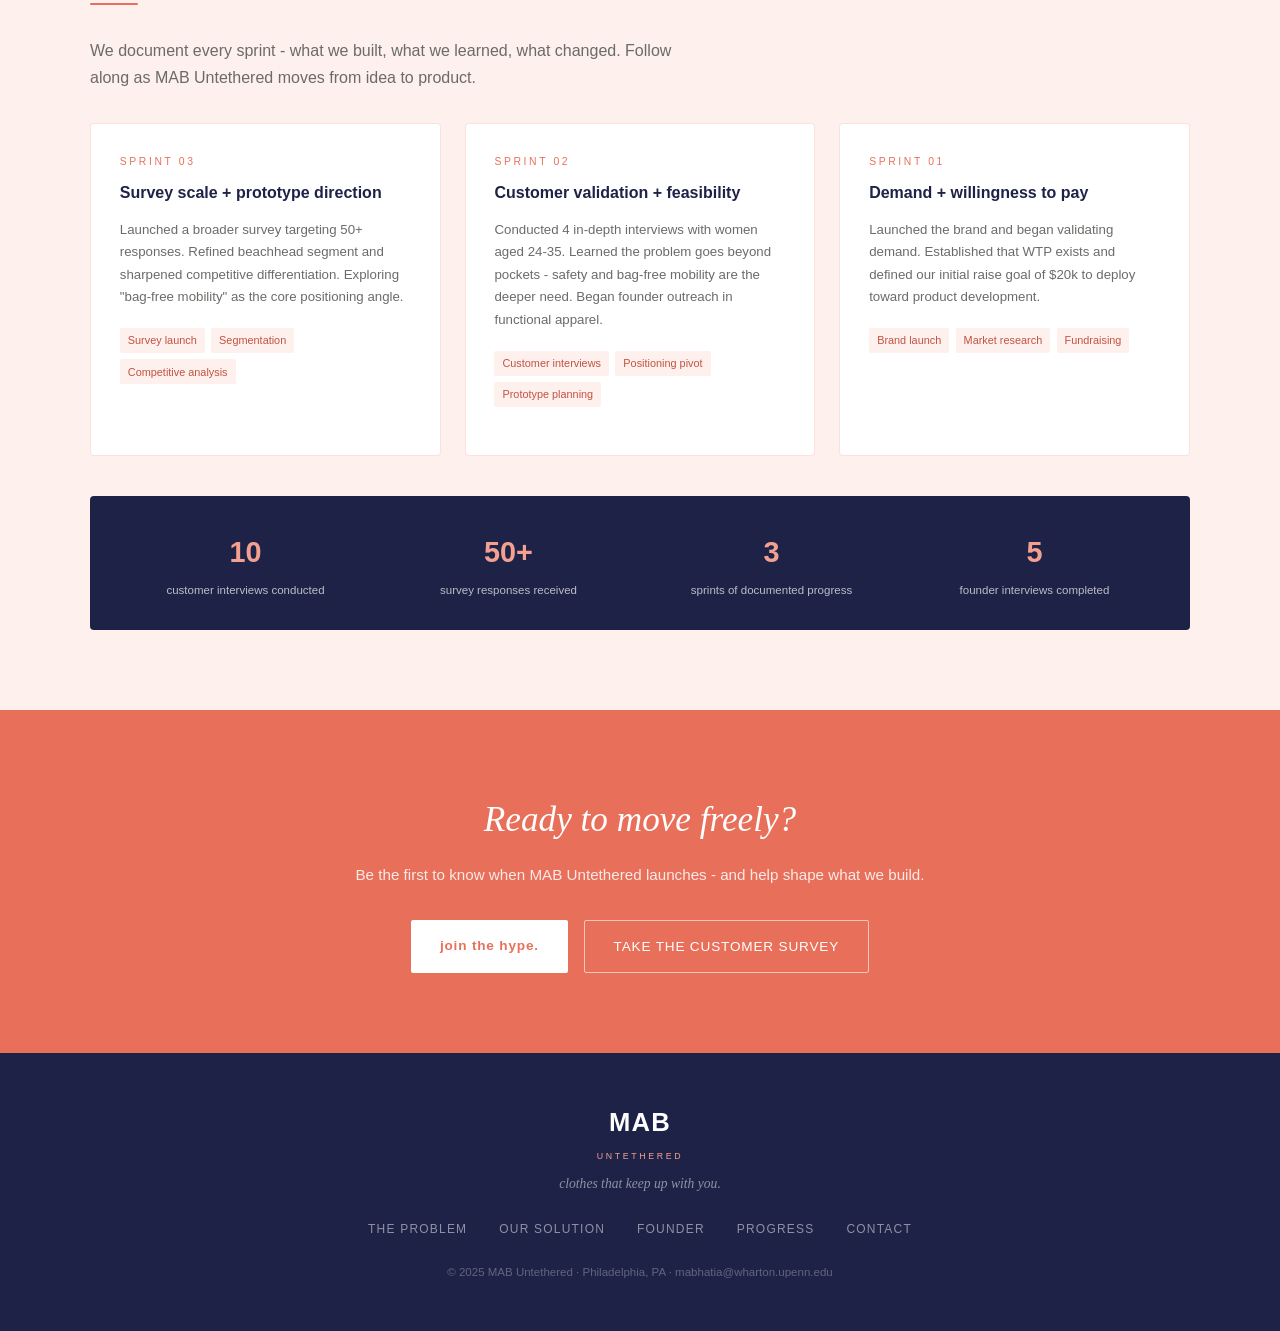
==== commit b7e89426: "Copy updates: CTA phrase, button casing, and nav fixes - Replace "bag-free?" CTA with "Ready to move" ====
--- a/index.html
+++ b/index.html
@@ -30,7 +30,7 @@
   nav ul{list-style:none;display:flex;gap:2rem;align-items:center}
   nav ul a{text-decoration:none;font-family:'Arial',sans-serif;font-size:0.8rem;letter-spacing:0.08em;color:var(--text);text-transform:uppercase;transition:color 0.2s}
   nav ul a:hover{color:var(--coral)}
-  .nav-cta{background:var(--coral)!important;color:var(--white)!important;padding:0.5rem 1.2rem!important;border-radius:2px!important}
+  .nav-cta{background:var(--coral)!important;color:var(--white)!important;padding:0.5rem 1.2rem!important;border-radius:2px!important;text-transform:none!important}
   .nav-cta:hover{background:var(--coral-dark)!important;color:var(--white)!important}
 
   /* HERO */
@@ -42,7 +42,7 @@
   .hero h1 em{font-style:italic;color:var(--coral)}
   .hero-desc{font-size:1.05rem;color:var(--muted);margin-bottom:2rem;font-family:'Arial',sans-serif;line-height:1.7}
   .hero-btns{display:flex;gap:1rem;flex-wrap:wrap}
-  .btn-primary{background:var(--coral);color:var(--white);padding:0.85rem 1.8rem;border:none;border-radius:2px;font-family:'Arial',sans-serif;font-size:0.85rem;letter-spacing:0.06em;text-transform:uppercase;cursor:pointer;text-decoration:none;transition:background 0.2s;display:inline-block}
+  .btn-primary{background:var(--coral);color:var(--white);padding:0.85rem 1.8rem;border:none;border-radius:2px;font-family:'Arial',sans-serif;font-size:0.85rem;letter-spacing:0.06em;text-transform:none;cursor:pointer;text-decoration:none;transition:background 0.2s;display:inline-block}
   .btn-primary:hover{background:var(--coral-dark)}
   .btn-outline{background:transparent;color:var(--navy);padding:0.85rem 1.8rem;border:1.5px solid var(--navy);border-radius:2px;font-family:'Arial',sans-serif;font-size:0.85rem;letter-spacing:0.06em;text-transform:uppercase;cursor:pointer;text-decoration:none;transition:all 0.2s;display:inline-block}
   .btn-outline:hover{border-color:var(--coral);color:var(--coral)}
@@ -115,7 +115,7 @@
   .cta-section h2 em{font-style:italic}
   .cta-section p{font-family:'Arial',sans-serif;color:rgba(255,255,255,0.85);margin-bottom:2rem;font-size:0.95rem}
   .cta-btns{display:flex;gap:1rem;justify-content:center;flex-wrap:wrap}
-  .btn-white{background:var(--white);color:var(--coral);padding:0.85rem 1.8rem;border:none;border-radius:2px;font-family:'Arial',sans-serif;font-size:0.85rem;letter-spacing:0.06em;text-transform:uppercase;cursor:pointer;text-decoration:none;transition:all 0.2s;display:inline-block;font-weight:700}
+  .btn-white{background:var(--white);color:var(--coral);padding:0.85rem 1.8rem;border:none;border-radius:2px;font-family:'Arial',sans-serif;font-size:0.85rem;letter-spacing:0.06em;text-transform:none;cursor:pointer;text-decoration:none;transition:all 0.2s;display:inline-block;font-weight:700}
   .btn-white:hover{background:var(--coral-pale)}
   .btn-outline-white{background:transparent;color:var(--white);padding:0.85rem 1.8rem;border:1.5px solid rgba(255,255,255,0.6);border-radius:2px;font-family:'Arial',sans-serif;font-size:0.85rem;letter-spacing:0.06em;text-transform:uppercase;cursor:pointer;text-decoration:none;transition:all 0.2s;display:inline-block}
   .btn-outline-white:hover{border-color:var(--white);background:rgba(255,255,255,0.1)}
@@ -157,7 +157,7 @@
     <li><a href="#solution">Our solution</a></li>
     <li><a href="#founder">Founder</a></li>
     <li><a href="#progress">Progress</a></li>
-    <li><a href="https://forms.gle/wyEKR6wCprZCqFtW6" target="_blank" class="nav-cta">Join the hype</a></li>
+    <li><a href="https://forms.gle/wyEKR6wCprZCqFtW6" target="_blank" class="nav-cta">join the hype.</a></li>
   </ul>
 </nav>
 
@@ -169,7 +169,7 @@
       <h1>Women deserve clothes designed for <em>autonomy.</em></h1>
       <p class="hero-desc">MAB Untethered is an apparel brand designing trendy clothing with deep, usable pockets, so women can move freely and safely through the world.</p>
       <div class="hero-btns">
-        <a href="https://forms.gle/wyEKR6wCprZCqFtW6" target="_blank" class="btn-primary">Join the hype</a>
+        <a href="https://forms.gle/wyEKR6wCprZCqFtW6" target="_blank" class="btn-primary">join the hype.</a>
         <a href="https://forms.gle/w7cwCQEqip1CWY567" target="_blank" class="btn-outline">Take our survey</a>
       </div>
     </div>
@@ -338,10 +338,10 @@
 
 <!-- CTA -->
 <section class="cta-section" id="cta">
-  <h2>Ready to go <em>bag-free?</em></h2>
+  <h2><em>Ready to move freely?</em></h2>
   <p>Be the first to know when MAB Untethered launches - and help shape what we build.</p>
   <div class="cta-btns">
-    <a href="https://forms.gle/wyEKR6wCprZCqFtW6" target="_blank" class="btn-white">Join the hype list</a>
+    <a href="https://forms.gle/wyEKR6wCprZCqFtW6" target="_blank" class="btn-white">join the hype.</a>
     <a href="https://forms.gle/w7cwCQEqip1CWY567" target="_blank" class="btn-outline-white">Take the customer survey</a>
   </div>
 </section>
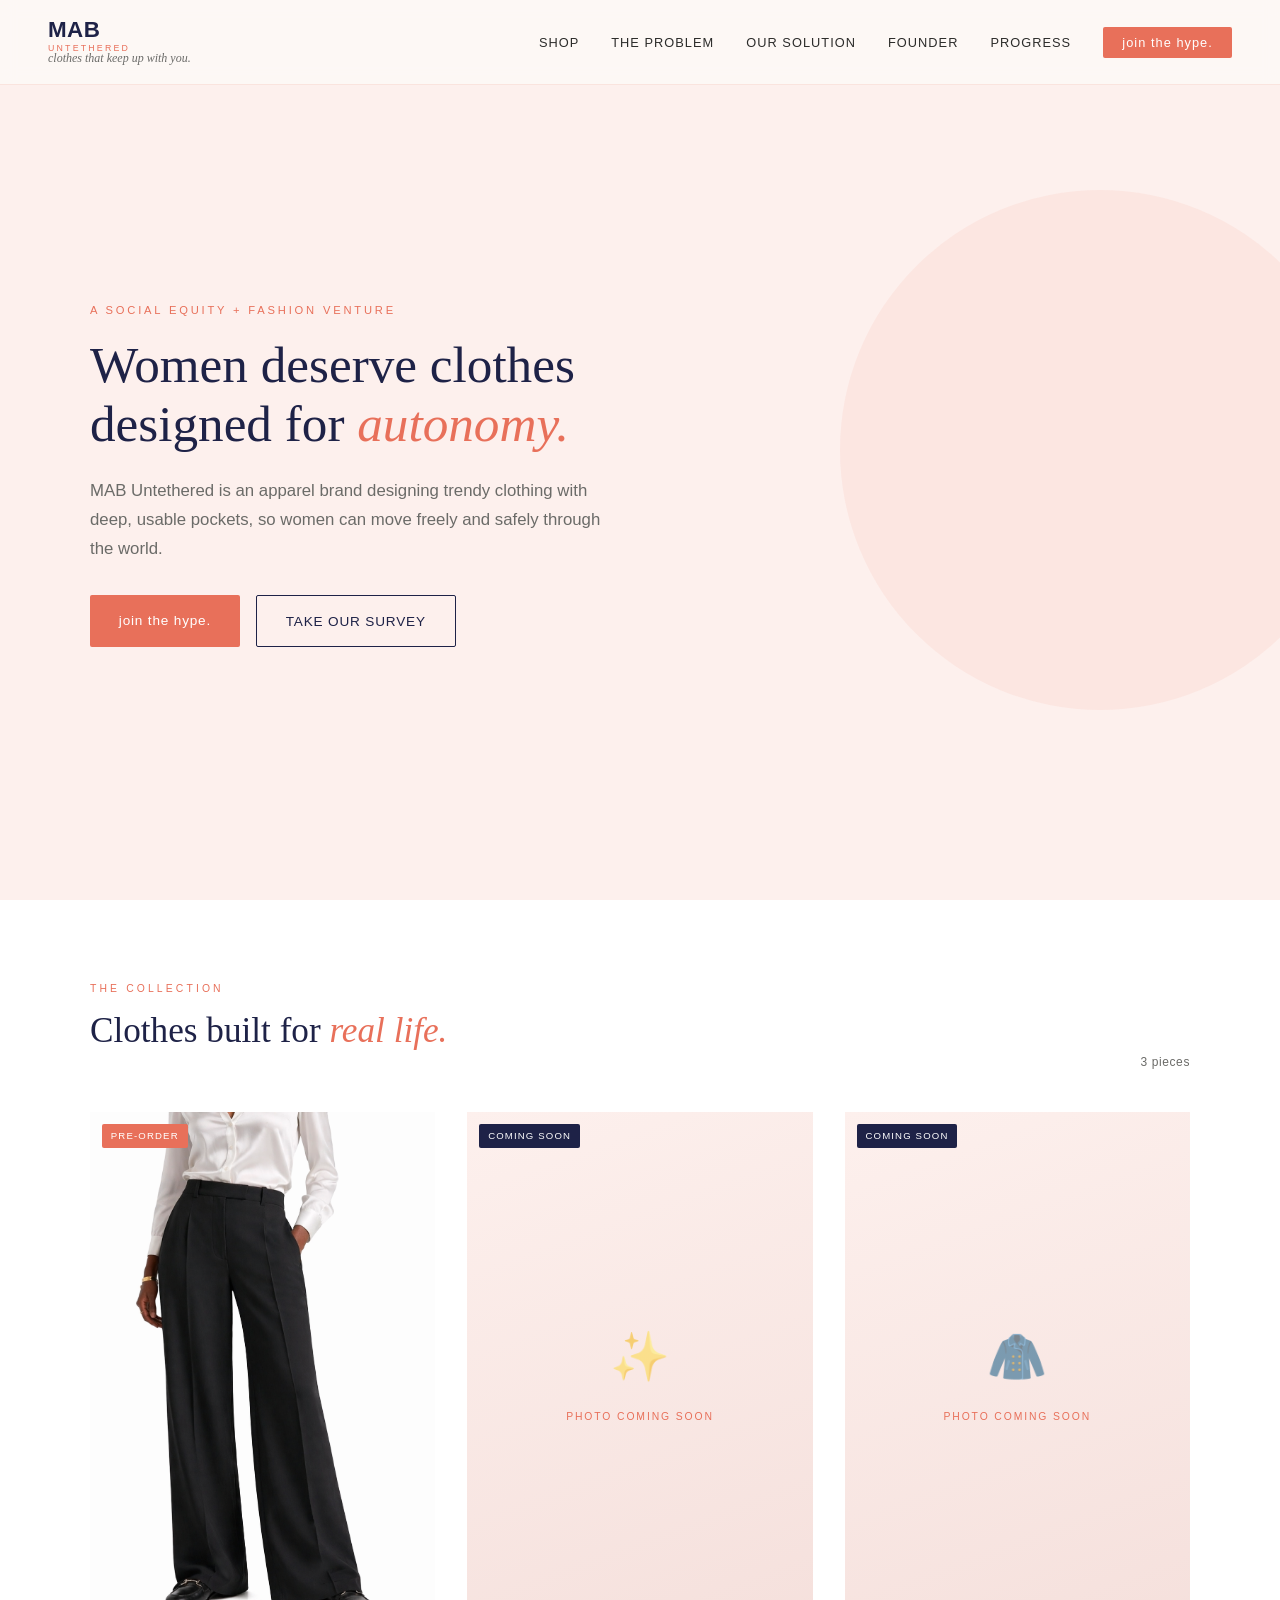
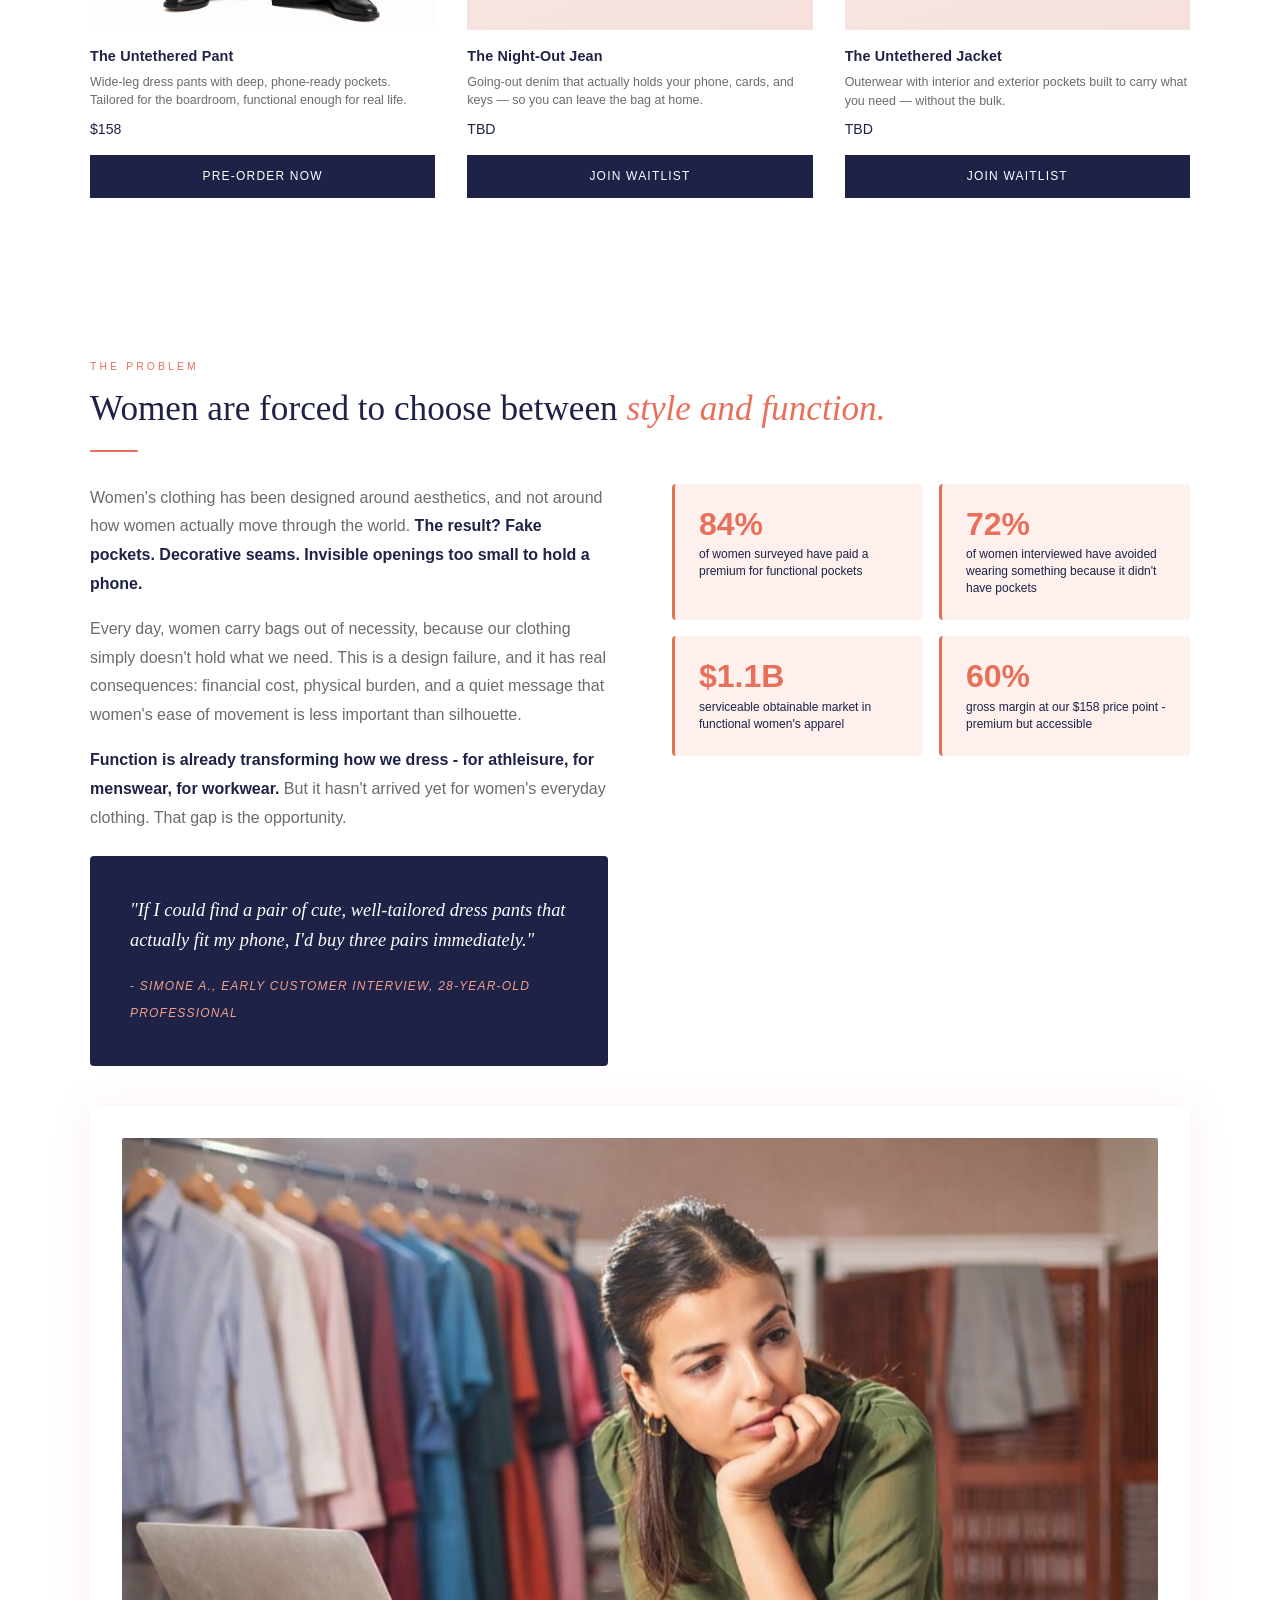
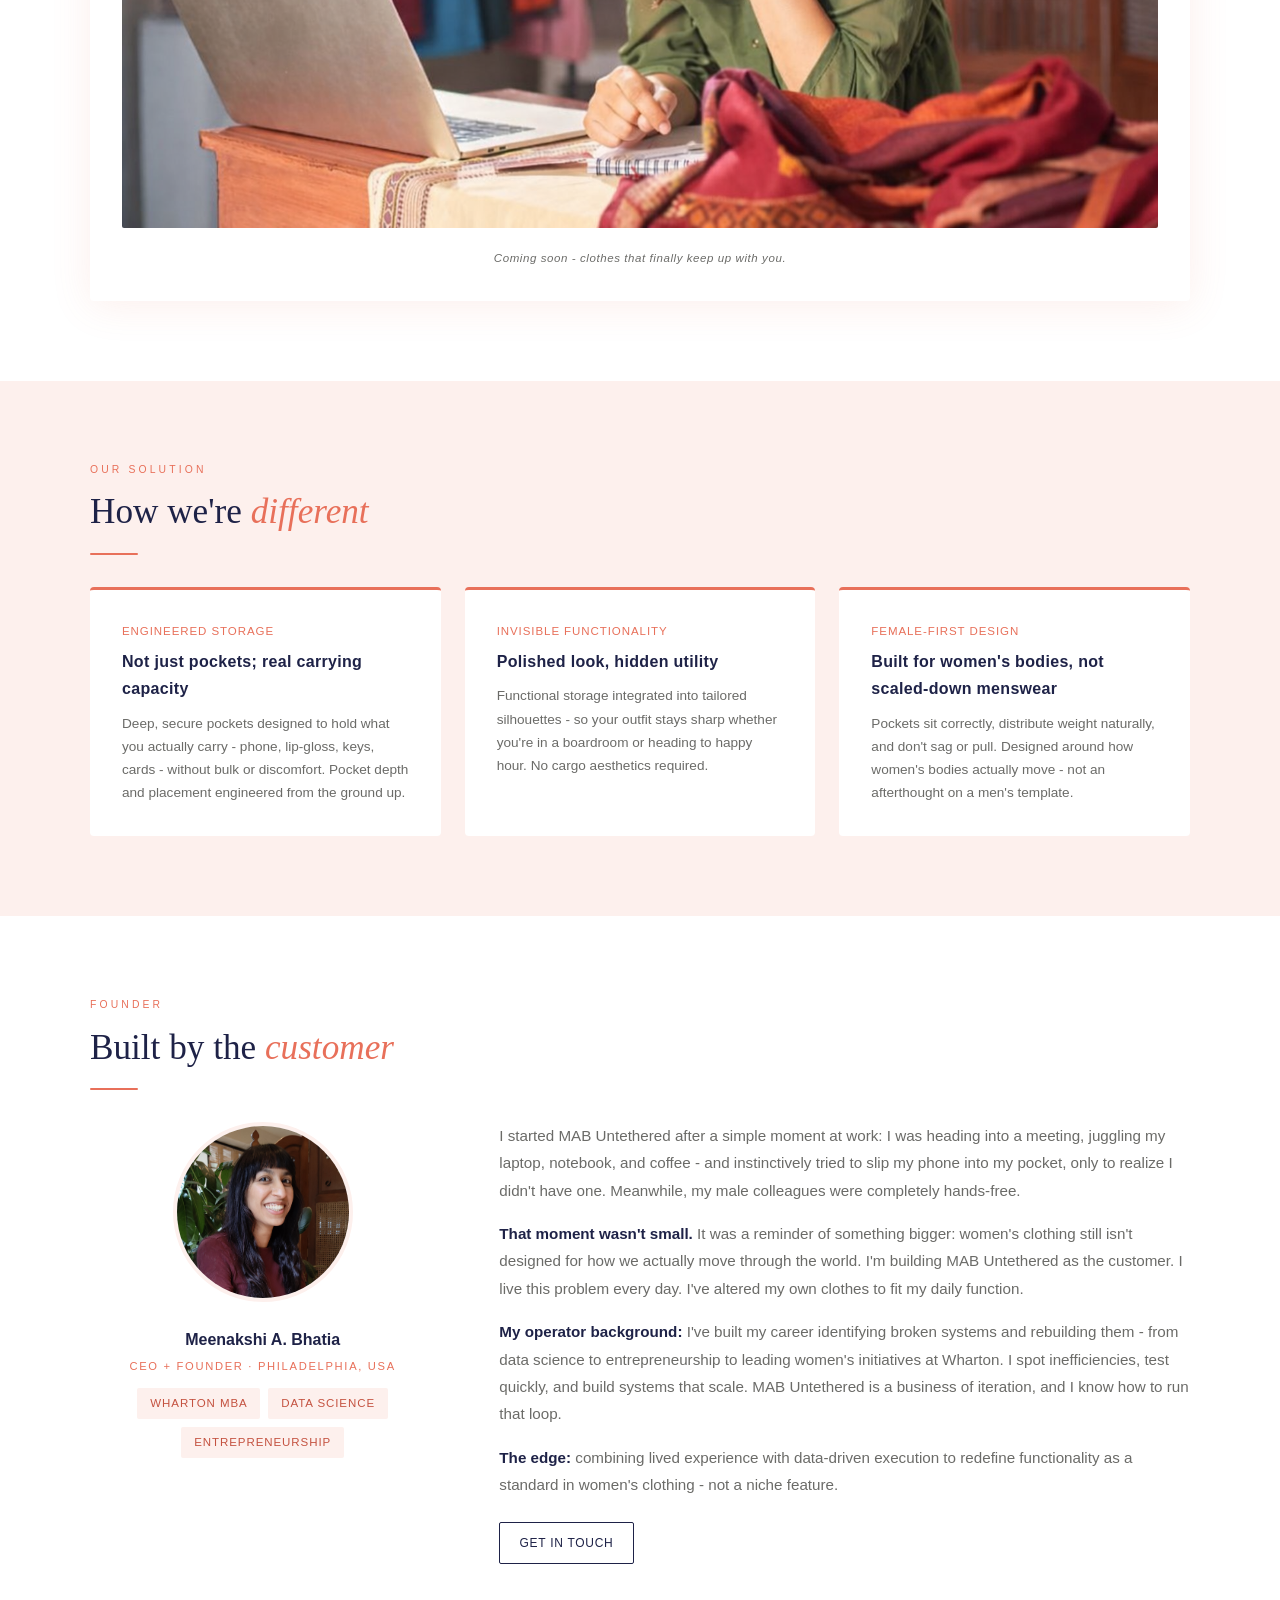
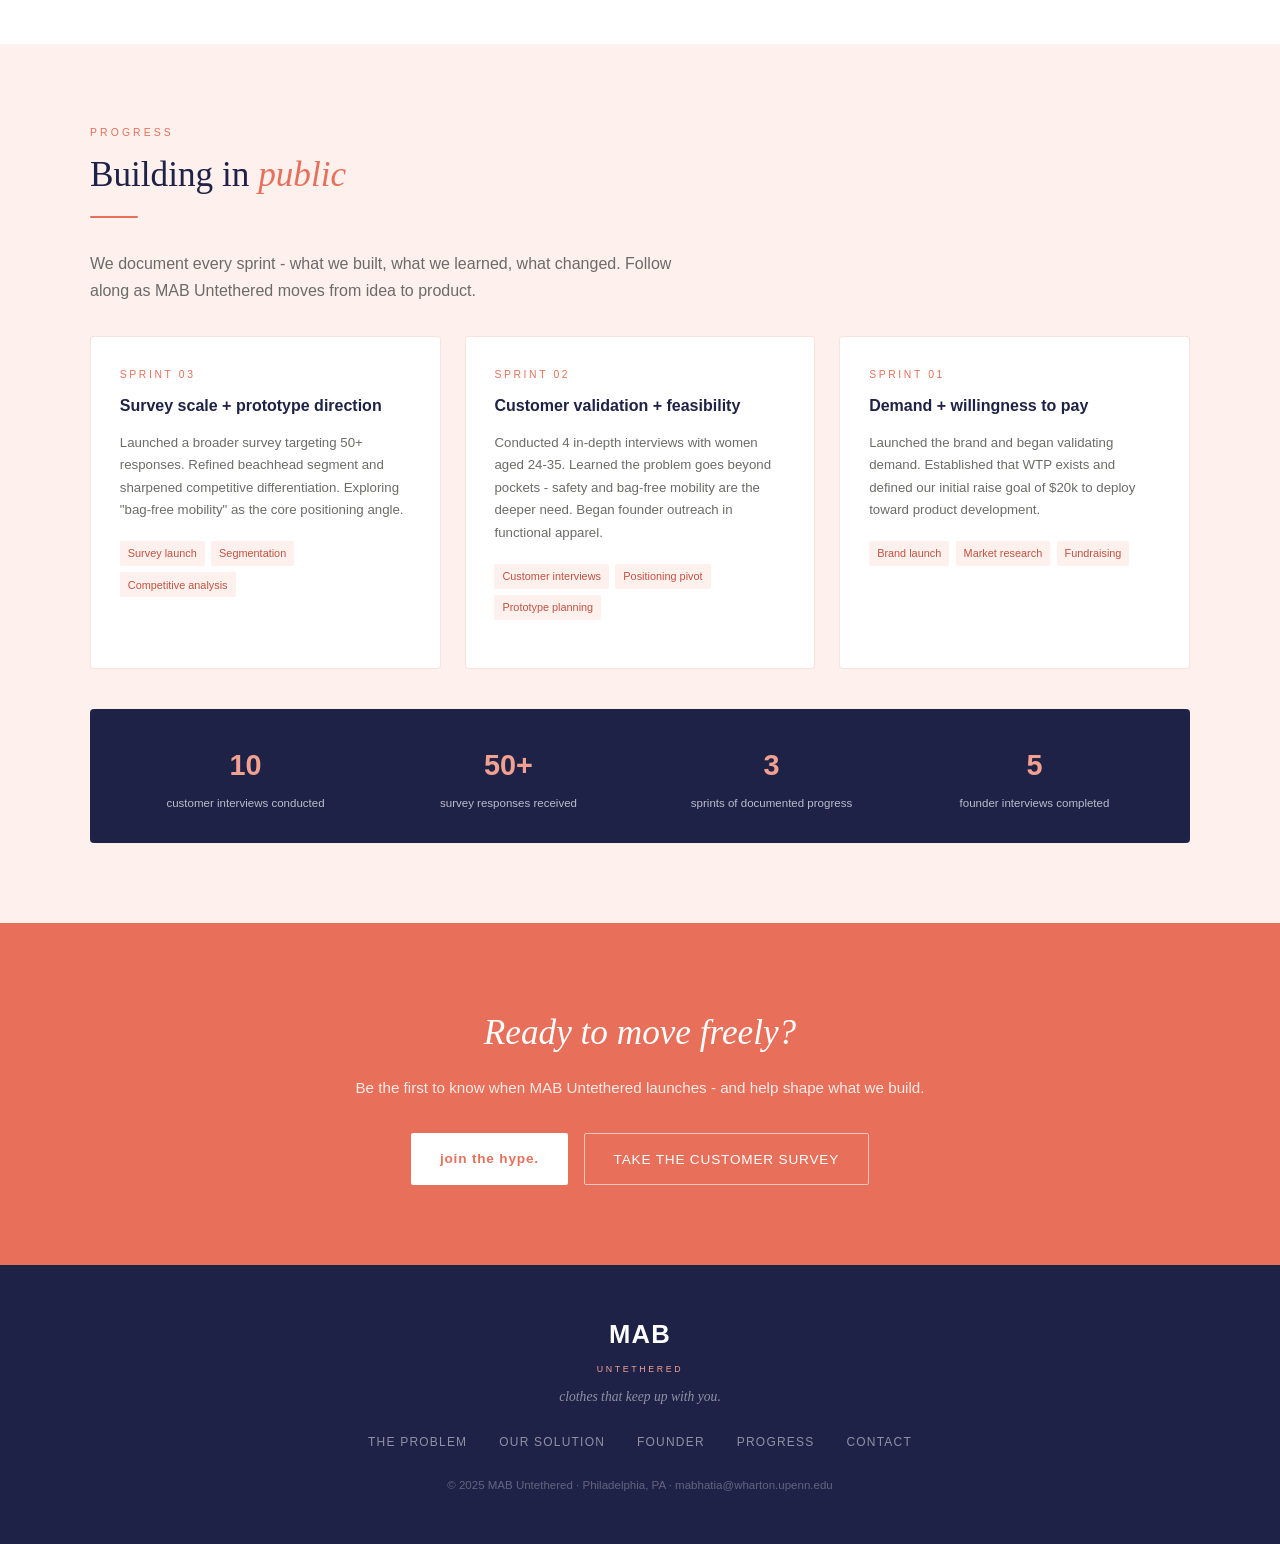
==== commit ec4b2e6c: "Add e-commerce shop section with 3 product cards - Add "The Collection" shop section between hero an" ====
--- a/index.html
+++ b/index.html
@@ -109,6 +109,29 @@
   .ps-num{font-size:1.8rem;font-weight:700;color:var(--coral-light);font-family:'Arial',sans-serif}
   .ps-label{font-family:'Arial',sans-serif;font-size:0.72rem;color:rgba(255,255,255,0.7);margin-top:0.3rem;line-height:1.4}
 
+  /* SHOP */
+  .shop{background:var(--white);padding:5rem 3rem}
+  .shop-header{display:flex;justify-content:space-between;align-items:flex-end;margin-bottom:2.5rem}
+  .shop-count{font-family:'Arial',sans-serif;font-size:0.75rem;color:var(--muted);letter-spacing:0.05em}
+  .shop-grid{display:grid;grid-template-columns:repeat(3,1fr);gap:2.5rem 2rem}
+  .product-card{cursor:pointer}
+  .product-card:hover .product-img-wrap img{transform:scale(1.03)}
+  .product-img-wrap{width:100%;aspect-ratio:2/3;overflow:hidden;background:var(--coral-pale);position:relative;margin-bottom:0.9rem}
+  .product-img-wrap img{width:100%;height:100%;object-fit:cover;transition:transform 0.4s ease;display:block}
+  .product-img-placeholder{width:100%;height:100%;background:linear-gradient(160deg,var(--coral-pale) 0%,#f5e0dc 100%);display:flex;flex-direction:column;align-items:center;justify-content:center;gap:0.6rem}
+  .product-img-placeholder span{font-size:3rem;opacity:0.5}
+  .product-img-placeholder p{font-family:'Arial',sans-serif;font-size:0.65rem;letter-spacing:0.18em;color:var(--coral);text-transform:uppercase}
+  .product-badge{position:absolute;top:0.75rem;left:0.75rem;font-family:'Arial',sans-serif;font-size:0.6rem;letter-spacing:0.12em;text-transform:uppercase;padding:0.25rem 0.55rem;border-radius:2px}
+  .badge-preorder{background:var(--coral);color:var(--white)}
+  .badge-soon{background:var(--navy);color:var(--white)}
+  .product-name{font-family:'Arial',sans-serif;font-weight:700;color:var(--navy);font-size:0.9rem;letter-spacing:0.01em;margin-bottom:0.25rem}
+  .product-desc{font-family:'Arial',sans-serif;font-size:0.78rem;color:var(--muted);line-height:1.5;margin-bottom:0.5rem}
+  .product-price{font-family:'Arial',sans-serif;font-size:0.88rem;color:var(--navy)}
+  .product-add{display:block;width:100%;margin-top:0.8rem;padding:0.7rem;background:var(--navy);color:var(--white);font-family:'Arial',sans-serif;font-size:0.75rem;letter-spacing:0.1em;text-transform:uppercase;border:none;cursor:pointer;transition:background 0.2s;text-align:center;text-decoration:none}
+  .product-add:hover{background:var(--coral)}
+  .product-add.disabled{background:var(--muted);cursor:default;opacity:0.6}
+  @media(max-width:800px){.shop-grid{grid-template-columns:repeat(2,1fr)}.shop{padding:3rem 1.5rem}}
+
   /* CTA */
   .cta-section{background:var(--coral);padding:5rem 3rem;text-align:center}
   .cta-section h2{font-size:2.2rem;color:var(--white);margin-bottom:0.8rem;font-weight:400}
@@ -153,6 +176,7 @@
     <span class="nav-tagline">clothes that keep up with you.</span>
   </a>
   <ul>
+    <li><a href="#shop">Shop</a></li>
     <li><a href="#problem">The problem</a></li>
     <li><a href="#solution">Our solution</a></li>
     <li><a href="#founder">Founder</a></li>
@@ -173,11 +197,63 @@
         <a href="https://forms.gle/w7cwCQEqip1CWY567" target="_blank" class="btn-outline">Take our survey</a>
       </div>
     </div>
-    <div class="hero-visual">
-      <div class="hero-img-frame">
-        <img src="hero.png" alt="Women's apparel with functional design">
-        <p class="hero-img-caption">Coming soon - clothes that finally keep up with you.</p>
-      </div>
+  </div>
+</section>
+
+<!-- SHOP -->
+<section class="shop" id="shop">
+  <div class="section-inner">
+    <div class="shop-header">
+      <div>
+        <p class="section-label">The Collection</p>
+        <h2 class="section-title">Clothes built for <em>real life.</em></h2>
+      </div>
+      <span class="shop-count">3 pieces</span>
+    </div>
+    <div class="shop-grid">
+
+      <!-- Product 1: Dress Pants -->
+      <div class="product-card">
+        <div class="product-img-wrap">
+          <img src="pants.png" alt="The Untethered Pant">
+          <span class="product-badge badge-preorder">Pre-order</span>
+        </div>
+        <div class="product-name">The Untethered Pant</div>
+        <div class="product-desc">Wide-leg dress pants with deep, phone-ready pockets. Tailored for the boardroom, functional enough for real life.</div>
+        <div class="product-price">$158</div>
+        <a href="https://forms.gle/wyEKR6wCprZCqFtW6" target="_blank" class="product-add">Pre-order now</a>
+      </div>
+
+      <!-- Product 2: Going Out Jeans -->
+      <div class="product-card">
+        <div class="product-img-wrap">
+          <div class="product-img-placeholder">
+            <span>✨</span>
+            <p>photo coming soon</p>
+          </div>
+          <span class="product-badge badge-soon">Coming Soon</span>
+        </div>
+        <div class="product-name">The Night-Out Jean</div>
+        <div class="product-desc">Going-out denim that actually holds your phone, cards, and keys — so you can leave the bag at home.</div>
+        <div class="product-price">TBD</div>
+        <a href="https://forms.gle/wyEKR6wCprZCqFtW6" target="_blank" class="product-add">Join waitlist</a>
+      </div>
+
+      <!-- Product 3: Outerwear -->
+      <div class="product-card">
+        <div class="product-img-wrap">
+          <div class="product-img-placeholder">
+            <span>🧥</span>
+            <p>photo coming soon</p>
+          </div>
+          <span class="product-badge badge-soon">Coming Soon</span>
+        </div>
+        <div class="product-name">The Untethered Jacket</div>
+        <div class="product-desc">Outerwear with interior and exterior pockets built to carry what you need — without the bulk.</div>
+        <div class="product-price">TBD</div>
+        <a href="https://forms.gle/wyEKR6wCprZCqFtW6" target="_blank" class="product-add">Join waitlist</a>
+      </div>
+
     </div>
   </div>
 </section>
@@ -218,6 +294,10 @@
           </div>
         </div>
       </div>
+    </div>
+    <div class="hero-img-frame" style="margin-top:2.5rem;max-width:100%">
+      <img src="hero.png" alt="Women's apparel with functional design">
+      <p class="hero-img-caption">Coming soon - clothes that finally keep up with you.</p>
     </div>
   </div>
 </section>
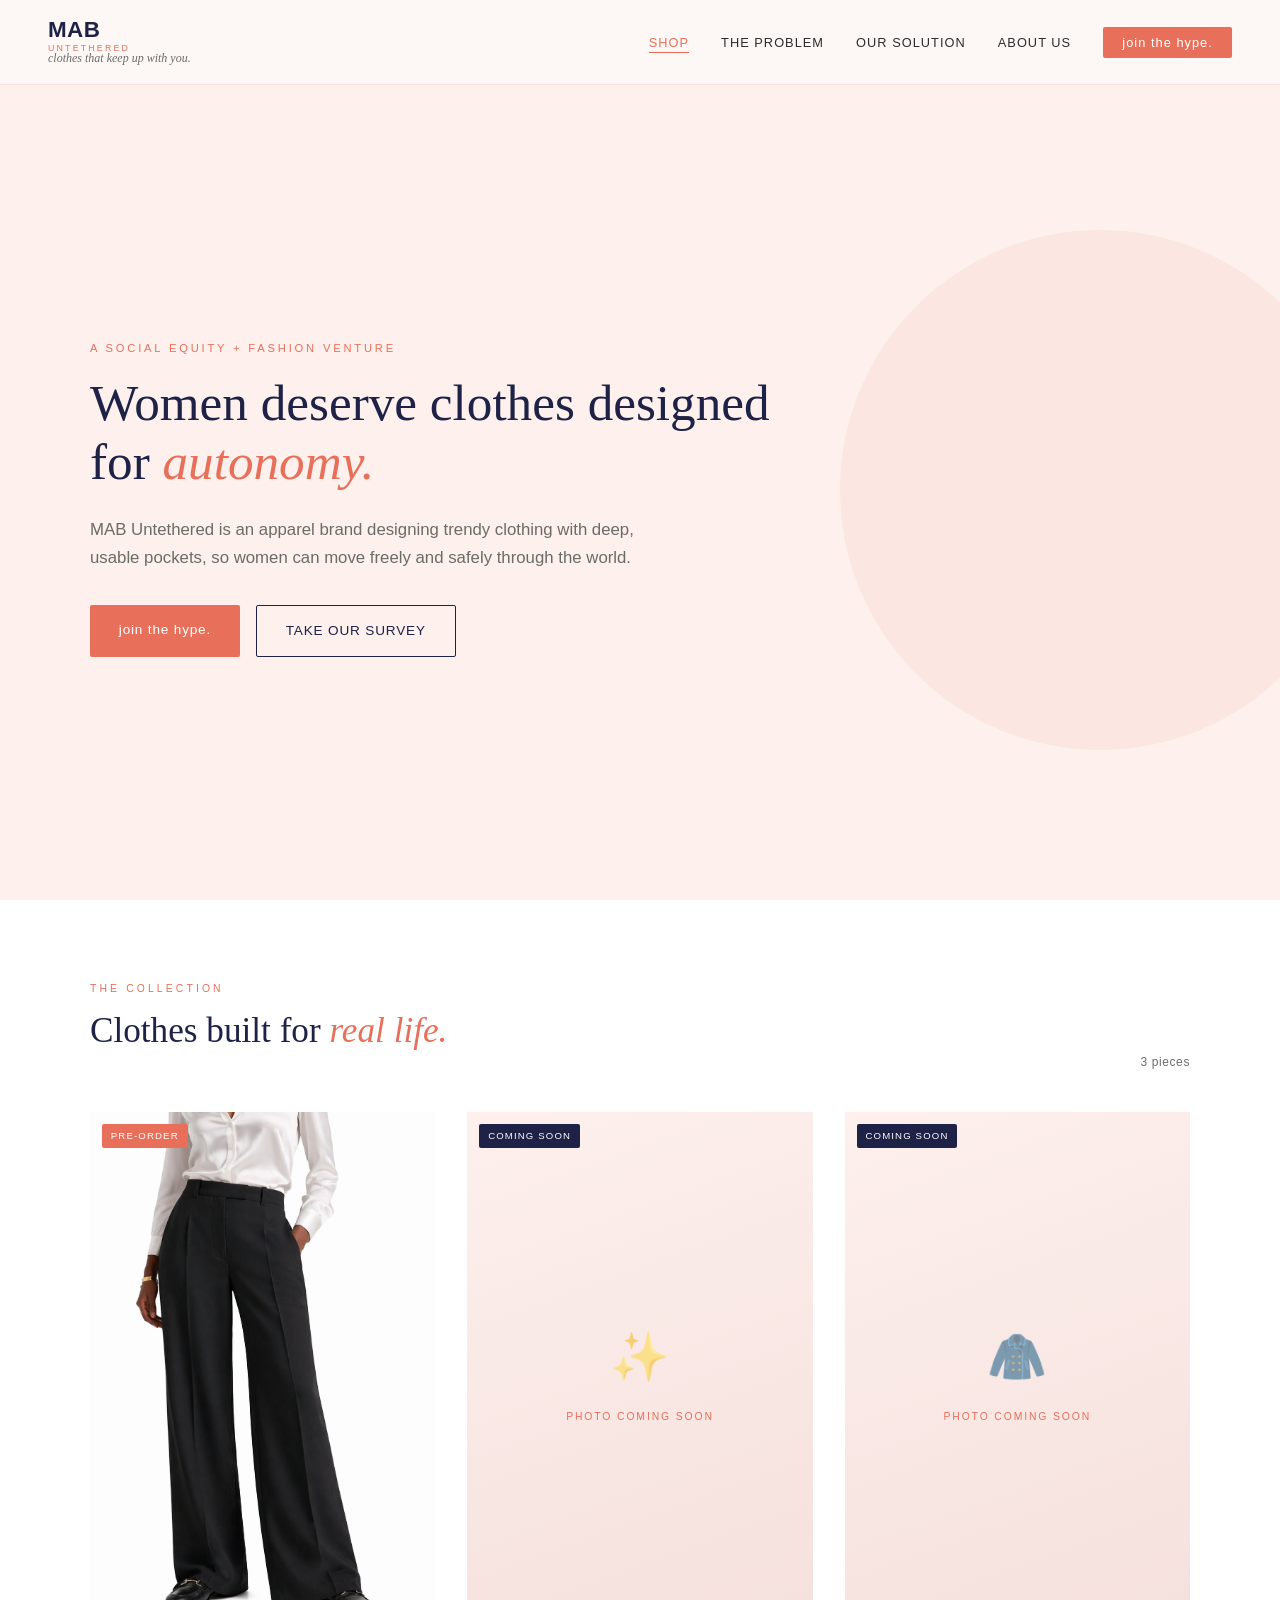
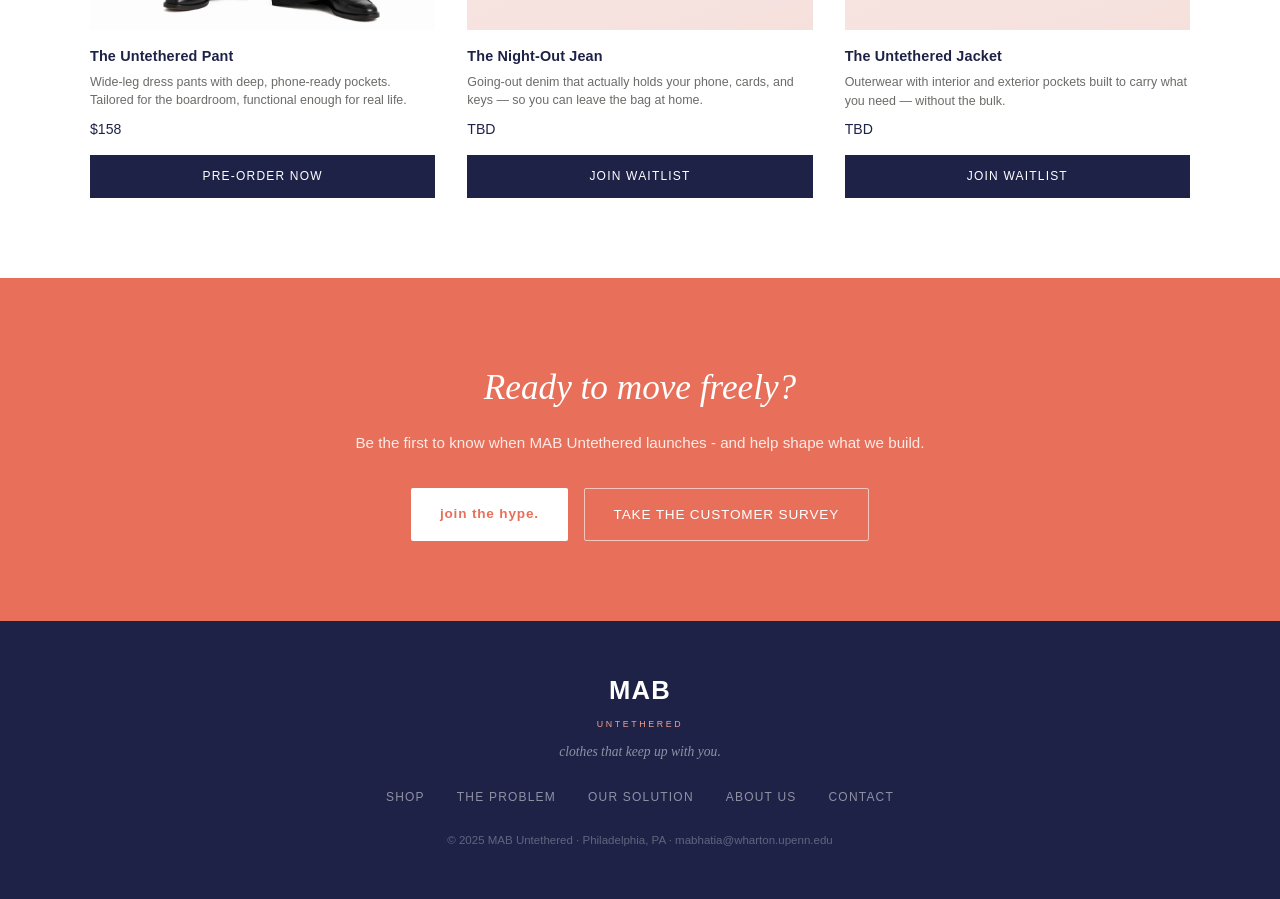
==== commit 26a0285d: "Convert single-page site to multi-page with shared styles - Extract all CSS into shared styles.css -" ====
--- a/index.html
+++ b/index.html
@@ -3,199 +3,38 @@
 <head>
 <meta charset="UTF-8">
 <meta name="viewport" content="width=device-width, initial-scale=1.0">
-<title>MAB Untethered - clothes that keep up with you.</title>
-<style>
-  *{margin:0;padding:0;box-sizing:border-box}
-  :root{
-    --coral:#E8705A;
-    --coral-light:#F2A090;
-    --coral-pale:#FDF0ED;
-    --coral-dark:#C45240;
-    --navy:#1E2247;
-    --navy-light:#3A3F6B;
-    --text:#2C2C2A;
-    --muted:#6B6B68;
-    --white:#FFFFFF;
-    --off-white:#FDF8F6;
-  }
-  html{scroll-behavior:smooth}
-  body{font-family:'Georgia',serif;color:var(--text);background:var(--white);line-height:1.7}
-  
-  /* NAV */
-  nav{position:fixed;top:0;left:0;right:0;z-index:100;display:flex;justify-content:space-between;align-items:center;padding:1.2rem 3rem;background:rgba(253,248,246,0.95);backdrop-filter:blur(8px);border-bottom:0.5px solid rgba(232,112,90,0.15)}
-  .nav-logo{display:flex;flex-direction:column;line-height:1}
-  .nav-logo-mab{font-family:'Arial',sans-serif;font-weight:700;font-size:1.4rem;color:var(--navy);letter-spacing:0.02em}
-  .nav-logo-sub{font-family:'Arial',sans-serif;font-size:0.55rem;letter-spacing:0.25em;color:var(--coral);text-transform:uppercase;margin-top:2px}
-  .nav-tagline{font-style:italic;font-size:0.75rem;color:var(--muted)}
-  nav ul{list-style:none;display:flex;gap:2rem;align-items:center}
-  nav ul a{text-decoration:none;font-family:'Arial',sans-serif;font-size:0.8rem;letter-spacing:0.08em;color:var(--text);text-transform:uppercase;transition:color 0.2s}
-  nav ul a:hover{color:var(--coral)}
-  .nav-cta{background:var(--coral)!important;color:var(--white)!important;padding:0.5rem 1.2rem!important;border-radius:2px!important;text-transform:none!important}
-  .nav-cta:hover{background:var(--coral-dark)!important;color:var(--white)!important}
-
-  /* HERO */
-  .hero{min-height:100vh;display:flex;align-items:center;background:var(--coral-pale);padding:7rem 3rem 4rem;position:relative;overflow:hidden}
-  .hero::after{content:'';position:absolute;right:-80px;top:50%;transform:translateY(-50%);width:520px;height:520px;border-radius:50%;background:rgba(232,112,90,0.08);pointer-events:none}
-  .hero-inner{max-width:1100px;margin:0 auto;width:100%;display:grid;grid-template-columns:1fr 1fr;gap:4rem;align-items:center}
-  .hero-eyebrow{font-family:'Arial',sans-serif;font-size:0.7rem;letter-spacing:0.25em;text-transform:uppercase;color:var(--coral);margin-bottom:1rem}
-  .hero h1{font-size:3.2rem;line-height:1.15;color:var(--navy);font-weight:400;margin-bottom:1.5rem}
-  .hero h1 em{font-style:italic;color:var(--coral)}
-  .hero-desc{font-size:1.05rem;color:var(--muted);margin-bottom:2rem;font-family:'Arial',sans-serif;line-height:1.7}
-  .hero-btns{display:flex;gap:1rem;flex-wrap:wrap}
-  .btn-primary{background:var(--coral);color:var(--white);padding:0.85rem 1.8rem;border:none;border-radius:2px;font-family:'Arial',sans-serif;font-size:0.85rem;letter-spacing:0.06em;text-transform:none;cursor:pointer;text-decoration:none;transition:background 0.2s;display:inline-block}
-  .btn-primary:hover{background:var(--coral-dark)}
-  .btn-outline{background:transparent;color:var(--navy);padding:0.85rem 1.8rem;border:1.5px solid var(--navy);border-radius:2px;font-family:'Arial',sans-serif;font-size:0.85rem;letter-spacing:0.06em;text-transform:uppercase;cursor:pointer;text-decoration:none;transition:all 0.2s;display:inline-block}
-  .btn-outline:hover{border-color:var(--coral);color:var(--coral)}
-  .hero-visual{position:relative;display:flex;justify-content:center;align-items:center}
-  .hero-img-frame{width:100%;max-width:420px;background:var(--white);border-radius:4px;padding:2rem;box-shadow:0 4px 40px rgba(232,112,90,0.12);text-align:center}
-  .hero-img-frame img{width:100%;border-radius:2px}
-  .hero-img-caption{font-family:'Arial',sans-serif;font-size:0.72rem;color:var(--muted);margin-top:0.8rem;letter-spacing:0.05em;font-style:italic}
-
-  /* SECTION WRAPPER */
-  section{padding:5rem 3rem}
-  .section-inner{max-width:1100px;margin:0 auto}
-  .section-label{font-family:'Arial',sans-serif;font-size:0.65rem;letter-spacing:0.3em;text-transform:uppercase;color:var(--coral);margin-bottom:0.8rem}
-  .section-title{font-size:2.2rem;color:var(--navy);font-weight:400;line-height:1.2;margin-bottom:1.2rem}
-  .section-title em{font-style:italic;color:var(--coral)}
-  .divider{width:48px;height:2px;background:var(--coral);margin-bottom:2rem;border-radius:1px}
-
-  /* THE PROBLEM */
-  .problem{background:var(--white)}
-  .problem-grid{display:grid;grid-template-columns:1fr 1fr;gap:4rem;align-items:start;margin-top:2rem}
-  .problem-text p{color:var(--muted);font-size:1rem;font-family:'Arial',sans-serif;margin-bottom:1rem;line-height:1.8}
-  .problem-text p strong{color:var(--navy)}
-  .stat-cards{display:grid;grid-template-columns:1fr 1fr;gap:1rem}
-  .stat-card{background:var(--coral-pale);border-radius:4px;padding:1.5rem;border-left:3px solid var(--coral)}
-  .stat-num{font-size:2rem;font-weight:700;color:var(--coral);font-family:'Arial',sans-serif;line-height:1}
-  .stat-label{font-family:'Arial',sans-serif;font-size:0.75rem;color:var(--navy);margin-top:0.4rem;line-height:1.4}
-  .problem-pullquote{background:var(--navy);color:var(--white);padding:2.5rem;border-radius:4px;margin-top:1.5rem}
-  .problem-pullquote blockquote{font-size:1.15rem;font-style:italic;line-height:1.6;margin-bottom:1rem}
-  .problem-pullquote cite{font-family:'Arial',sans-serif;font-size:0.75rem;letter-spacing:0.1em;color:var(--coral-light);text-transform:uppercase}
-
-  /* SOLUTION */
-  .solution{background:var(--coral-pale)}
-  .solution-cards{display:grid;grid-template-columns:repeat(3,1fr);gap:1.5rem;margin-top:2rem}
-  .sol-card{background:var(--white);padding:2rem;border-radius:4px;border-top:3px solid var(--coral)}
-  .sol-card-icon{font-size:1.5rem;margin-bottom:1rem}
-  .sol-card h3{font-size:1rem;color:var(--navy);margin-bottom:0.6rem;font-family:'Arial',sans-serif;font-weight:700;letter-spacing:0.02em}
-  .sol-card p{font-family:'Arial',sans-serif;font-size:0.85rem;color:var(--muted);line-height:1.7}
-  .sol-card .sub{font-size:0.72rem;color:var(--coral);font-family:'Arial',sans-serif;letter-spacing:0.08em;text-transform:uppercase;margin-bottom:0.4rem}
-
-  /* FOUNDER */
-  .founder{background:var(--white)}
-  .founder-grid{display:grid;grid-template-columns:1fr 2fr;gap:4rem;align-items:start;margin-top:2rem}
-  .founder-photo-wrap{text-align:center}
-  .founder-photo{width:180px;height:180px;border-radius:50%;object-fit:cover;border:4px solid var(--coral-pale);margin-bottom:1rem}
-  .founder-name{font-family:'Arial',sans-serif;font-weight:700;color:var(--navy);font-size:1rem}
-  .founder-role{font-family:'Arial',sans-serif;font-size:0.7rem;letter-spacing:0.15em;color:var(--coral);text-transform:uppercase;margin-top:0.2rem}
-  .founder-text p{font-family:'Arial',sans-serif;font-size:0.95rem;color:var(--muted);line-height:1.8;margin-bottom:1rem}
-  .founder-text p strong{color:var(--navy)}
-  .founder-tags{display:flex;flex-wrap:wrap;gap:0.5rem;margin-top:1rem}
-  .tag{background:var(--coral-pale);color:var(--coral-dark);font-family:'Arial',sans-serif;font-size:0.72rem;letter-spacing:0.08em;padding:0.35rem 0.8rem;border-radius:2px;text-transform:uppercase}
-
-  /* PROGRESS / NEWSLETTERS */
-  .progress{background:var(--coral-pale)}
-  .newsletters{display:grid;grid-template-columns:repeat(3,1fr);gap:1.5rem;margin-top:2rem}
-  .nl-card{background:var(--white);border-radius:4px;padding:1.8rem;border:0.5px solid rgba(232,112,90,0.2)}
-  .nl-sprint{font-family:'Arial',sans-serif;font-size:0.65rem;letter-spacing:0.25em;color:var(--coral);text-transform:uppercase;margin-bottom:0.5rem}
-  .nl-title{font-size:1rem;color:var(--navy);margin-bottom:0.8rem;font-family:'Arial',sans-serif;font-weight:700}
-  .nl-body{font-family:'Arial',sans-serif;font-size:0.83rem;color:var(--muted);line-height:1.7;margin-bottom:1.2rem}
-  .nl-tags{display:flex;flex-wrap:wrap;gap:0.4rem;margin-bottom:1.2rem}
-  .nl-tag{background:var(--coral-pale);color:var(--coral-dark);font-family:'Arial',sans-serif;font-size:0.68rem;padding:0.2rem 0.5rem;border-radius:2px}
-  .nl-link{font-family:'Arial',sans-serif;font-size:0.75rem;letter-spacing:0.08em;color:var(--coral);text-transform:uppercase;text-decoration:none;border-bottom:1px solid var(--coral-light);padding-bottom:1px}
-  .nl-link:hover{color:var(--coral-dark)}
-  .progress-summary{margin-top:2.5rem;background:var(--navy);color:var(--white);padding:2rem 2.5rem;border-radius:4px;display:grid;grid-template-columns:repeat(4,1fr);gap:2rem}
-  .ps-item{text-align:center}
-  .ps-num{font-size:1.8rem;font-weight:700;color:var(--coral-light);font-family:'Arial',sans-serif}
-  .ps-label{font-family:'Arial',sans-serif;font-size:0.72rem;color:rgba(255,255,255,0.7);margin-top:0.3rem;line-height:1.4}
-
-  /* SHOP */
-  .shop{background:var(--white);padding:5rem 3rem}
-  .shop-header{display:flex;justify-content:space-between;align-items:flex-end;margin-bottom:2.5rem}
-  .shop-count{font-family:'Arial',sans-serif;font-size:0.75rem;color:var(--muted);letter-spacing:0.05em}
-  .shop-grid{display:grid;grid-template-columns:repeat(3,1fr);gap:2.5rem 2rem}
-  .product-card{cursor:pointer}
-  .product-card:hover .product-img-wrap img{transform:scale(1.03)}
-  .product-img-wrap{width:100%;aspect-ratio:2/3;overflow:hidden;background:var(--coral-pale);position:relative;margin-bottom:0.9rem}
-  .product-img-wrap img{width:100%;height:100%;object-fit:cover;transition:transform 0.4s ease;display:block}
-  .product-img-placeholder{width:100%;height:100%;background:linear-gradient(160deg,var(--coral-pale) 0%,#f5e0dc 100%);display:flex;flex-direction:column;align-items:center;justify-content:center;gap:0.6rem}
-  .product-img-placeholder span{font-size:3rem;opacity:0.5}
-  .product-img-placeholder p{font-family:'Arial',sans-serif;font-size:0.65rem;letter-spacing:0.18em;color:var(--coral);text-transform:uppercase}
-  .product-badge{position:absolute;top:0.75rem;left:0.75rem;font-family:'Arial',sans-serif;font-size:0.6rem;letter-spacing:0.12em;text-transform:uppercase;padding:0.25rem 0.55rem;border-radius:2px}
-  .badge-preorder{background:var(--coral);color:var(--white)}
-  .badge-soon{background:var(--navy);color:var(--white)}
-  .product-name{font-family:'Arial',sans-serif;font-weight:700;color:var(--navy);font-size:0.9rem;letter-spacing:0.01em;margin-bottom:0.25rem}
-  .product-desc{font-family:'Arial',sans-serif;font-size:0.78rem;color:var(--muted);line-height:1.5;margin-bottom:0.5rem}
-  .product-price{font-family:'Arial',sans-serif;font-size:0.88rem;color:var(--navy)}
-  .product-add{display:block;width:100%;margin-top:0.8rem;padding:0.7rem;background:var(--navy);color:var(--white);font-family:'Arial',sans-serif;font-size:0.75rem;letter-spacing:0.1em;text-transform:uppercase;border:none;cursor:pointer;transition:background 0.2s;text-align:center;text-decoration:none}
-  .product-add:hover{background:var(--coral)}
-  .product-add.disabled{background:var(--muted);cursor:default;opacity:0.6}
-  @media(max-width:800px){.shop-grid{grid-template-columns:repeat(2,1fr)}.shop{padding:3rem 1.5rem}}
-
-  /* CTA */
-  .cta-section{background:var(--coral);padding:5rem 3rem;text-align:center}
-  .cta-section h2{font-size:2.2rem;color:var(--white);margin-bottom:0.8rem;font-weight:400}
-  .cta-section h2 em{font-style:italic}
-  .cta-section p{font-family:'Arial',sans-serif;color:rgba(255,255,255,0.85);margin-bottom:2rem;font-size:0.95rem}
-  .cta-btns{display:flex;gap:1rem;justify-content:center;flex-wrap:wrap}
-  .btn-white{background:var(--white);color:var(--coral);padding:0.85rem 1.8rem;border:none;border-radius:2px;font-family:'Arial',sans-serif;font-size:0.85rem;letter-spacing:0.06em;text-transform:none;cursor:pointer;text-decoration:none;transition:all 0.2s;display:inline-block;font-weight:700}
-  .btn-white:hover{background:var(--coral-pale)}
-  .btn-outline-white{background:transparent;color:var(--white);padding:0.85rem 1.8rem;border:1.5px solid rgba(255,255,255,0.6);border-radius:2px;font-family:'Arial',sans-serif;font-size:0.85rem;letter-spacing:0.06em;text-transform:uppercase;cursor:pointer;text-decoration:none;transition:all 0.2s;display:inline-block}
-  .btn-outline-white:hover{border-color:var(--white);background:rgba(255,255,255,0.1)}
-
-  /* FOOTER */
-  footer{background:var(--navy);padding:3rem;text-align:center}
-  .footer-logo{font-family:'Arial',sans-serif;font-weight:700;font-size:1.6rem;color:var(--white);letter-spacing:0.05em}
-  .footer-sub{font-family:'Arial',sans-serif;font-size:0.55rem;letter-spacing:0.3em;color:var(--coral-light);text-transform:uppercase;margin-top:0.3rem}
-  .footer-tagline{font-style:italic;font-size:0.85rem;color:rgba(255,255,255,0.5);margin-top:0.5rem}
-  .footer-links{display:flex;gap:2rem;justify-content:center;margin-top:1.5rem}
-  .footer-links a{font-family:'Arial',sans-serif;font-size:0.75rem;letter-spacing:0.1em;color:rgba(255,255,255,0.5);text-decoration:none;text-transform:uppercase;transition:color 0.2s}
-  .footer-links a:hover{color:var(--coral-light)}
-  .footer-copy{font-family:'Arial',sans-serif;font-size:0.72rem;color:rgba(255,255,255,0.3);margin-top:1.5rem}
-
-  @media(max-width:800px){
-    nav{padding:1rem 1.5rem}
-    nav ul{gap:1rem}
-    .hero-inner,.problem-grid,.founder-grid{grid-template-columns:1fr}
-    .solution-cards,.newsletters{grid-template-columns:1fr}
-    .hero{padding:6rem 1.5rem 3rem}
-    section{padding:3rem 1.5rem}
-    .progress-summary{grid-template-columns:1fr 1fr}
-    .stat-cards{grid-template-columns:1fr 1fr}
-    .hero h1{font-size:2.2rem}
-  }
-</style>
+<title>Shop – MAB Untethered</title>
+<link rel="stylesheet" href="styles.css">
 </head>
 <body>
 
 <!-- NAV -->
 <nav>
-  <a href="#top" class="nav-logo" style="text-decoration:none">
+  <a href="index.html" class="nav-logo">
     <span class="nav-logo-mab">MAB</span>
     <span class="nav-logo-sub">Untethered</span>
     <span class="nav-tagline">clothes that keep up with you.</span>
   </a>
   <ul>
-    <li><a href="#shop">Shop</a></li>
-    <li><a href="#problem">The problem</a></li>
-    <li><a href="#solution">Our solution</a></li>
-    <li><a href="#founder">Founder</a></li>
-    <li><a href="#progress">Progress</a></li>
+    <li><a href="index.html" class="active">Shop</a></li>
+    <li><a href="problem.html">The Problem</a></li>
+    <li><a href="solution.html">Our Solution</a></li>
+    <li><a href="about.html">About Us</a></li>
     <li><a href="https://forms.gle/wyEKR6wCprZCqFtW6" target="_blank" class="nav-cta">join the hype.</a></li>
   </ul>
 </nav>
 
+<div class="page-body">
+
 <!-- HERO -->
 <section class="hero" id="top">
   <div class="hero-inner">
-    <div>
-      <p class="hero-eyebrow">A social equity + fashion venture</p>
-      <h1>Women deserve clothes designed for <em>autonomy.</em></h1>
-      <p class="hero-desc">MAB Untethered is an apparel brand designing trendy clothing with deep, usable pockets, so women can move freely and safely through the world.</p>
-      <div class="hero-btns">
-        <a href="https://forms.gle/wyEKR6wCprZCqFtW6" target="_blank" class="btn-primary">join the hype.</a>
-        <a href="https://forms.gle/w7cwCQEqip1CWY567" target="_blank" class="btn-outline">Take our survey</a>
-      </div>
+    <p class="hero-eyebrow">A social equity + fashion venture</p>
+    <h1>Women deserve clothes designed for <em>autonomy.</em></h1>
+    <p class="hero-desc">MAB Untethered is an apparel brand designing trendy clothing with deep, usable pockets, so women can move freely and safely through the world.</p>
+    <div class="hero-btns">
+      <a href="https://forms.gle/wyEKR6wCprZCqFtW6" target="_blank" class="btn-primary">join the hype.</a>
+      <a href="https://forms.gle/w7cwCQEqip1CWY567" target="_blank" class="btn-outline">Take our survey</a>
     </div>
   </div>
 </section>
@@ -258,166 +97,8 @@
   </div>
 </section>
 
-<!-- THE PROBLEM -->
-<section class="problem" id="problem">
-  <div class="section-inner">
-    <p class="section-label">The problem</p>
-    <h2 class="section-title">Women are forced to choose between <em>style and function.</em></h2>
-    <div class="divider"></div>
-    <div class="problem-grid">
-      <div class="problem-text">
-        <p>Women's clothing has been designed around aesthetics, and not around how women actually move through the world. <strong>The result? Fake pockets. Decorative seams. Invisible openings too small to hold a phone.</strong></p>
-        <p>Every day, women carry bags out of necessity, because our clothing simply doesn't hold what we need. This is a design failure, and it has real consequences: financial cost, physical burden, and a quiet message that women's ease of movement is less important than silhouette.</p>
-        <p><strong>Function is already transforming how we dress - for athleisure, for menswear, for workwear.</strong> But it hasn't arrived yet for women's everyday clothing. That gap is the opportunity.</p>
-        <div class="problem-pullquote">
-          <blockquote>"If I could find a pair of cute, well-tailored dress pants that actually fit my phone, I'd buy three pairs immediately."</blockquote>
-          <cite>- Simone A., early customer interview, 28-year-old professional</cite>
-        </div>
-      </div>
-      <div>
-        <div class="stat-cards">
-          <div class="stat-card">
-            <div class="stat-num">84%</div>
-            <div class="stat-label">of women surveyed have paid a premium for functional pockets</div>
-          </div>
-          <div class="stat-card">
-            <div class="stat-num">72%</div>
-            <div class="stat-label">of women interviewed have avoided wearing something because it didn't have pockets</div>
-          </div>
-          <div class="stat-card">
-            <div class="stat-num">$1.1B</div>
-            <div class="stat-label">serviceable obtainable market in functional women's apparel</div>
-          </div>
-          <div class="stat-card">
-            <div class="stat-num">60%</div>
-            <div class="stat-label">gross margin at our $158 price point - premium but accessible</div>
-          </div>
-        </div>
-      </div>
-    </div>
-    <div class="hero-img-frame" style="margin-top:2.5rem;max-width:100%">
-      <img src="hero.png" alt="Women's apparel with functional design">
-      <p class="hero-img-caption">Coming soon - clothes that finally keep up with you.</p>
-    </div>
-  </div>
-</section>
-
-<!-- SOLUTION -->
-<section class="solution" id="solution">
-  <div class="section-inner">
-    <p class="section-label">Our solution</p>
-    <h2 class="section-title">How we're <em>different</em></h2>
-    <div class="divider"></div>
-    <div class="solution-cards">
-      <div class="sol-card">
-        <div class="sub">Engineered storage</div>
-        <h3>Not just pockets; real carrying capacity</h3>
-        <p>Deep, secure pockets designed to hold what you actually carry - phone, lip-gloss, keys, cards - without bulk or discomfort. Pocket depth and placement engineered from the ground up.</p>
-      </div>
-      <div class="sol-card">
-        <div class="sub">Invisible functionality</div>
-        <h3>Polished look, hidden utility</h3>
-        <p>Functional storage integrated into tailored silhouettes - so your outfit stays sharp whether you're in a boardroom or heading to happy hour. No cargo aesthetics required.</p>
-      </div>
-      <div class="sol-card">
-        <div class="sub">Female-first design</div>
-        <h3>Built for women's bodies, not scaled-down menswear</h3>
-        <p>Pockets sit correctly, distribute weight naturally, and don't sag or pull. Designed around how women's bodies actually move - not an afterthought on a men's template.</p>
-      </div>
-    </div>
-  </div>
-</section>
-
-<!-- FOUNDER -->
-<section class="founder" id="founder">
-  <div class="section-inner">
-    <p class="section-label">Founder</p>
-    <h2 class="section-title">Built by the <em>customer</em></h2>
-    <div class="divider"></div>
-    <div class="founder-grid">
-      <div class="founder-photo-wrap">
-        <img src="founder.jpg" alt="Meenakshi Anand Bhatia" class="founder-photo">
-        <div class="founder-name">Meenakshi A. Bhatia</div>
-        <div class="founder-role">CEO + Founder · Philadelphia, USA</div>
-        <div class="founder-tags" style="justify-content:center;margin-top:0.8rem">
-          <span class="tag">Wharton MBA</span>
-          <span class="tag">Data science</span>
-          <span class="tag">Entrepreneurship</span>
-        </div>
-      </div>
-      <div class="founder-text">
-        <p>I started MAB Untethered after a simple moment at work: I was heading into a meeting, juggling my laptop, notebook, and coffee - and instinctively tried to slip my phone into my pocket, only to realize I didn't have one. Meanwhile, my male colleagues were completely hands-free.</p>
-        <p><strong>That moment wasn't small.</strong> It was a reminder of something bigger: women's clothing still isn't designed for how we actually move through the world. I'm building MAB Untethered as the customer. I live this problem every day. I've altered my own clothes to fit my daily function.</p>
-        <p><strong>My operator background:</strong> I've built my career identifying broken systems and rebuilding them - from data science to entrepreneurship to leading women's initiatives at Wharton. I spot inefficiencies, test quickly, and build systems that scale. MAB Untethered is a business of iteration, and I know how to run that loop.</p>
-        <p><strong>The edge:</strong> combining lived experience with data-driven execution to redefine functionality as a standard in women's clothing - not a niche feature.</p>
-        <a href="mailto:mabhatia@wharton.upenn.edu" class="btn-outline" style="margin-top:0.5rem;font-size:0.75rem;padding:0.6rem 1.2rem">Get in touch</a>
-      </div>
-    </div>
-  </div>
-</section>
-
-<!-- PROGRESS -->
-<section class="progress" id="progress">
-  <div class="section-inner">
-    <p class="section-label">Progress</p>
-    <h2 class="section-title">Building in <em>public</em></h2>
-    <div class="divider"></div>
-    <p style="font-family:'Arial',sans-serif;color:var(--muted);max-width:600px;margin-bottom:2rem">We document every sprint - what we built, what we learned, what changed. Follow along as MAB Untethered moves from idea to product.</p>
-    <div class="newsletters">
-      <div class="nl-card">
-        <div class="nl-sprint">Sprint 03</div>
-        <div class="nl-title">Survey scale + prototype direction</div>
-        <div class="nl-body">Launched a broader survey targeting 50+ responses. Refined beachhead segment and sharpened competitive differentiation. Exploring "bag-free mobility" as the core positioning angle.</div>
-        <div class="nl-tags">
-          <span class="nl-tag">Survey launch</span>
-          <span class="nl-tag">Segmentation</span>
-          <span class="nl-tag">Competitive analysis</span>
-        </div>
-      </div>
-      <div class="nl-card">
-        <div class="nl-sprint">Sprint 02</div>
-        <div class="nl-title">Customer validation + feasibility</div>
-        <div class="nl-body">Conducted 4 in-depth interviews with women aged 24-35. Learned the problem goes beyond pockets - safety and bag-free mobility are the deeper need. Began founder outreach in functional apparel.</div>
-        <div class="nl-tags">
-          <span class="nl-tag">Customer interviews</span>
-          <span class="nl-tag">Positioning pivot</span>
-          <span class="nl-tag">Prototype planning</span>
-        </div>
-      </div>
-      <div class="nl-card">
-        <div class="nl-sprint">Sprint 01</div>
-        <div class="nl-title">Demand + willingness to pay</div>
-        <div class="nl-body">Launched the brand and began validating demand. Established that WTP exists and defined our initial raise goal of $20k to deploy toward product development.</div>
-        <div class="nl-tags">
-          <span class="nl-tag">Brand launch</span>
-          <span class="nl-tag">Market research</span>
-          <span class="nl-tag">Fundraising</span>
-        </div>
-      </div>
-    </div>
-    <div class="progress-summary">
-      <div class="ps-item">
-        <div class="ps-num">10</div>
-        <div class="ps-label">customer interviews conducted</div>
-      </div>
-      <div class="ps-item">
-        <div class="ps-num">50+</div>
-        <div class="ps-label">survey responses received</div>
-      </div>
-      <div class="ps-item">
-        <div class="ps-num">3</div>
-        <div class="ps-label">sprints of documented progress</div>
-      </div>
-      <div class="ps-item">
-        <div class="ps-num">5</div>
-        <div class="ps-label">founder interviews completed</div>
-      </div>
-    </div>
-  </div>
-</section>
-
 <!-- CTA -->
-<section class="cta-section" id="cta">
+<section class="cta-section">
   <h2><em>Ready to move freely?</em></h2>
   <p>Be the first to know when MAB Untethered launches - and help shape what we build.</p>
   <div class="cta-btns">
@@ -432,14 +113,15 @@
   <div class="footer-sub">Untethered</div>
   <div class="footer-tagline">clothes that keep up with you.</div>
   <div class="footer-links">
-    <a href="#problem">The problem</a>
-    <a href="#solution">Our solution</a>
-    <a href="#founder">Founder</a>
-    <a href="#progress">Progress</a>
+    <a href="index.html">Shop</a>
+    <a href="problem.html">The Problem</a>
+    <a href="solution.html">Our Solution</a>
+    <a href="about.html">About Us</a>
     <a href="mailto:mabhatia@wharton.upenn.edu">Contact</a>
   </div>
   <div class="footer-copy">© 2025 MAB Untethered · Philadelphia, PA · mabhatia@wharton.upenn.edu</div>
 </footer>
 
+</div>
 </body>
-</html>+</html>
--- a/styles.css
+++ b/styles.css
@@ -0,0 +1,163 @@
+*{margin:0;padding:0;box-sizing:border-box}
+:root{
+  --coral:#E8705A;
+  --coral-light:#F2A090;
+  --coral-pale:#FDF0ED;
+  --coral-dark:#C45240;
+  --navy:#1E2247;
+  --navy-light:#3A3F6B;
+  --text:#2C2C2A;
+  --muted:#6B6B68;
+  --white:#FFFFFF;
+  --off-white:#FDF8F6;
+}
+html{scroll-behavior:smooth}
+body{font-family:'Georgia',serif;color:var(--text);background:var(--white);line-height:1.7}
+
+/* NAV */
+nav{position:fixed;top:0;left:0;right:0;z-index:100;display:flex;justify-content:space-between;align-items:center;padding:1.2rem 3rem;background:rgba(253,248,246,0.97);backdrop-filter:blur(8px);border-bottom:0.5px solid rgba(232,112,90,0.15)}
+.nav-logo{display:flex;flex-direction:column;line-height:1;text-decoration:none}
+.nav-logo-mab{font-family:'Arial',sans-serif;font-weight:700;font-size:1.4rem;color:var(--navy);letter-spacing:0.02em}
+.nav-logo-sub{font-family:'Arial',sans-serif;font-size:0.55rem;letter-spacing:0.25em;color:var(--coral);text-transform:uppercase;margin-top:2px}
+.nav-tagline{font-style:italic;font-size:0.75rem;color:var(--muted)}
+nav ul{list-style:none;display:flex;gap:2rem;align-items:center}
+nav ul a{text-decoration:none;font-family:'Arial',sans-serif;font-size:0.8rem;letter-spacing:0.08em;color:var(--text);text-transform:uppercase;transition:color 0.2s}
+nav ul a:hover{color:var(--coral)}
+nav ul a.active{color:var(--coral);border-bottom:1.5px solid var(--coral);padding-bottom:2px}
+.nav-cta{background:var(--coral)!important;color:var(--white)!important;padding:0.5rem 1.2rem!important;border-radius:2px!important;text-transform:none!important}
+.nav-cta:hover{background:var(--coral-dark)!important;color:var(--white)!important}
+
+/* PAGE WRAPPER */
+.page-body{padding-top:80px}
+
+/* SECTION WRAPPER */
+section{padding:5rem 3rem}
+.section-inner{max-width:1100px;margin:0 auto}
+.section-label{font-family:'Arial',sans-serif;font-size:0.65rem;letter-spacing:0.3em;text-transform:uppercase;color:var(--coral);margin-bottom:0.8rem}
+.section-title{font-size:2.2rem;color:var(--navy);font-weight:400;line-height:1.2;margin-bottom:1.2rem}
+.section-title em{font-style:italic;color:var(--coral)}
+.divider{width:48px;height:2px;background:var(--coral);margin-bottom:2rem;border-radius:1px}
+
+/* BUTTONS */
+.btn-primary{background:var(--coral);color:var(--white);padding:0.85rem 1.8rem;border:none;border-radius:2px;font-family:'Arial',sans-serif;font-size:0.85rem;letter-spacing:0.06em;text-transform:none;cursor:pointer;text-decoration:none;transition:background 0.2s;display:inline-block}
+.btn-primary:hover{background:var(--coral-dark)}
+.btn-outline{background:transparent;color:var(--navy);padding:0.85rem 1.8rem;border:1.5px solid var(--navy);border-radius:2px;font-family:'Arial',sans-serif;font-size:0.85rem;letter-spacing:0.06em;text-transform:uppercase;cursor:pointer;text-decoration:none;transition:all 0.2s;display:inline-block}
+.btn-outline:hover{border-color:var(--coral);color:var(--coral)}
+.btn-white{background:var(--white);color:var(--coral);padding:0.85rem 1.8rem;border:none;border-radius:2px;font-family:'Arial',sans-serif;font-size:0.85rem;letter-spacing:0.06em;text-transform:none;cursor:pointer;text-decoration:none;transition:all 0.2s;display:inline-block;font-weight:700}
+.btn-white:hover{background:var(--coral-pale)}
+.btn-outline-white{background:transparent;color:var(--white);padding:0.85rem 1.8rem;border:1.5px solid rgba(255,255,255,0.6);border-radius:2px;font-family:'Arial',sans-serif;font-size:0.85rem;letter-spacing:0.06em;text-transform:uppercase;cursor:pointer;text-decoration:none;transition:all 0.2s;display:inline-block}
+.btn-outline-white:hover{border-color:var(--white);background:rgba(255,255,255,0.1)}
+
+/* HERO */
+.hero{min-height:calc(100vh - 80px);display:flex;align-items:center;background:var(--coral-pale);padding:5rem 3rem 4rem;position:relative;overflow:hidden}
+.hero::after{content:'';position:absolute;right:-80px;top:50%;transform:translateY(-50%);width:520px;height:520px;border-radius:50%;background:rgba(232,112,90,0.08);pointer-events:none}
+.hero-inner{max-width:1100px;margin:0 auto;width:100%}
+.hero-eyebrow{font-family:'Arial',sans-serif;font-size:0.7rem;letter-spacing:0.25em;text-transform:uppercase;color:var(--coral);margin-bottom:1rem}
+.hero h1{font-size:3.2rem;line-height:1.15;color:var(--navy);font-weight:400;margin-bottom:1.5rem;max-width:700px}
+.hero h1 em{font-style:italic;color:var(--coral)}
+.hero-desc{font-size:1.05rem;color:var(--muted);margin-bottom:2rem;font-family:'Arial',sans-serif;line-height:1.7;max-width:560px}
+.hero-btns{display:flex;gap:1rem;flex-wrap:wrap}
+
+/* SHOP */
+.shop{background:var(--white);padding:5rem 3rem}
+.shop-header{display:flex;justify-content:space-between;align-items:flex-end;margin-bottom:2.5rem}
+.shop-count{font-family:'Arial',sans-serif;font-size:0.75rem;color:var(--muted);letter-spacing:0.05em}
+.shop-grid{display:grid;grid-template-columns:repeat(3,1fr);gap:2.5rem 2rem}
+.product-card{cursor:pointer}
+.product-card:hover .product-img-wrap img{transform:scale(1.03)}
+.product-img-wrap{width:100%;aspect-ratio:2/3;overflow:hidden;background:var(--coral-pale);position:relative;margin-bottom:0.9rem}
+.product-img-wrap img{width:100%;height:100%;object-fit:cover;transition:transform 0.4s ease;display:block}
+.product-img-placeholder{width:100%;height:100%;background:linear-gradient(160deg,var(--coral-pale) 0%,#f5e0dc 100%);display:flex;flex-direction:column;align-items:center;justify-content:center;gap:0.6rem}
+.product-img-placeholder span{font-size:3rem;opacity:0.5}
+.product-img-placeholder p{font-family:'Arial',sans-serif;font-size:0.65rem;letter-spacing:0.18em;color:var(--coral);text-transform:uppercase}
+.product-badge{position:absolute;top:0.75rem;left:0.75rem;font-family:'Arial',sans-serif;font-size:0.6rem;letter-spacing:0.12em;text-transform:uppercase;padding:0.25rem 0.55rem;border-radius:2px}
+.badge-preorder{background:var(--coral);color:var(--white)}
+.badge-soon{background:var(--navy);color:var(--white)}
+.product-name{font-family:'Arial',sans-serif;font-weight:700;color:var(--navy);font-size:0.9rem;letter-spacing:0.01em;margin-bottom:0.25rem}
+.product-desc{font-family:'Arial',sans-serif;font-size:0.78rem;color:var(--muted);line-height:1.5;margin-bottom:0.5rem}
+.product-price{font-family:'Arial',sans-serif;font-size:0.88rem;color:var(--navy)}
+.product-add{display:block;width:100%;margin-top:0.8rem;padding:0.7rem;background:var(--navy);color:var(--white);font-family:'Arial',sans-serif;font-size:0.75rem;letter-spacing:0.1em;text-transform:uppercase;border:none;cursor:pointer;transition:background 0.2s;text-align:center;text-decoration:none}
+.product-add:hover{background:var(--coral)}
+
+/* THE PROBLEM */
+.problem{background:var(--white)}
+.problem-grid{display:grid;grid-template-columns:1fr 1fr;gap:4rem;align-items:start;margin-top:2rem}
+.problem-text p{color:var(--muted);font-size:1rem;font-family:'Arial',sans-serif;margin-bottom:1rem;line-height:1.8}
+.problem-text p strong{color:var(--navy)}
+.stat-cards{display:grid;grid-template-columns:1fr 1fr;gap:1rem}
+.stat-card{background:var(--coral-pale);border-radius:4px;padding:1.5rem;border-left:3px solid var(--coral)}
+.stat-num{font-size:2rem;font-weight:700;color:var(--coral);font-family:'Arial',sans-serif;line-height:1}
+.stat-label{font-family:'Arial',sans-serif;font-size:0.75rem;color:var(--navy);margin-top:0.4rem;line-height:1.4}
+.problem-pullquote{background:var(--navy);color:var(--white);padding:2.5rem;border-radius:4px;margin-top:1.5rem}
+.problem-pullquote blockquote{font-size:1.15rem;font-style:italic;line-height:1.6;margin-bottom:1rem}
+.problem-pullquote cite{font-family:'Arial',sans-serif;font-size:0.75rem;letter-spacing:0.1em;color:var(--coral-light);text-transform:uppercase}
+.hero-img-frame{width:100%;background:var(--white);border-radius:4px;padding:2rem;box-shadow:0 4px 40px rgba(232,112,90,0.12);text-align:center}
+.hero-img-frame img{width:100%;border-radius:2px}
+.hero-img-caption{font-family:'Arial',sans-serif;font-size:0.72rem;color:var(--muted);margin-top:0.8rem;letter-spacing:0.05em;font-style:italic}
+
+/* SOLUTION */
+.solution{background:var(--coral-pale)}
+.solution-cards{display:grid;grid-template-columns:repeat(3,1fr);gap:1.5rem;margin-top:2rem}
+.sol-card{background:var(--white);padding:2rem;border-radius:4px;border-top:3px solid var(--coral)}
+.sol-card h3{font-size:1rem;color:var(--navy);margin-bottom:0.6rem;font-family:'Arial',sans-serif;font-weight:700;letter-spacing:0.02em}
+.sol-card p{font-family:'Arial',sans-serif;font-size:0.85rem;color:var(--muted);line-height:1.7}
+.sol-card .sub{font-size:0.72rem;color:var(--coral);font-family:'Arial',sans-serif;letter-spacing:0.08em;text-transform:uppercase;margin-bottom:0.4rem}
+
+/* FOUNDER */
+.founder{background:var(--white)}
+.founder-grid{display:grid;grid-template-columns:1fr 2fr;gap:4rem;align-items:start;margin-top:2rem}
+.founder-photo-wrap{text-align:center}
+.founder-photo{width:180px;height:180px;border-radius:50%;object-fit:cover;border:4px solid var(--coral-pale);margin-bottom:1rem}
+.founder-name{font-family:'Arial',sans-serif;font-weight:700;color:var(--navy);font-size:1rem}
+.founder-role{font-family:'Arial',sans-serif;font-size:0.7rem;letter-spacing:0.15em;color:var(--coral);text-transform:uppercase;margin-top:0.2rem}
+.founder-text p{font-family:'Arial',sans-serif;font-size:0.95rem;color:var(--muted);line-height:1.8;margin-bottom:1rem}
+.founder-text p strong{color:var(--navy)}
+.founder-tags{display:flex;flex-wrap:wrap;gap:0.5rem;margin-top:1rem}
+.tag{background:var(--coral-pale);color:var(--coral-dark);font-family:'Arial',sans-serif;font-size:0.72rem;letter-spacing:0.08em;padding:0.35rem 0.8rem;border-radius:2px;text-transform:uppercase}
+
+/* PROGRESS */
+.progress{background:var(--coral-pale)}
+.newsletters{display:grid;grid-template-columns:repeat(3,1fr);gap:1.5rem;margin-top:2rem}
+.nl-card{background:var(--white);border-radius:4px;padding:1.8rem;border:0.5px solid rgba(232,112,90,0.2)}
+.nl-sprint{font-family:'Arial',sans-serif;font-size:0.65rem;letter-spacing:0.25em;color:var(--coral);text-transform:uppercase;margin-bottom:0.5rem}
+.nl-title{font-size:1rem;color:var(--navy);margin-bottom:0.8rem;font-family:'Arial',sans-serif;font-weight:700}
+.nl-body{font-family:'Arial',sans-serif;font-size:0.83rem;color:var(--muted);line-height:1.7;margin-bottom:1.2rem}
+.nl-tags{display:flex;flex-wrap:wrap;gap:0.4rem;margin-bottom:1.2rem}
+.nl-tag{background:var(--coral-pale);color:var(--coral-dark);font-family:'Arial',sans-serif;font-size:0.68rem;padding:0.2rem 0.5rem;border-radius:2px}
+.nl-link{font-family:'Arial',sans-serif;font-size:0.75rem;letter-spacing:0.08em;color:var(--coral);text-transform:uppercase;text-decoration:none;border-bottom:1px solid var(--coral-light);padding-bottom:1px}
+.nl-link:hover{color:var(--coral-dark)}
+.progress-summary{margin-top:2.5rem;background:var(--navy);color:var(--white);padding:2rem 2.5rem;border-radius:4px;display:grid;grid-template-columns:repeat(4,1fr);gap:2rem}
+.ps-item{text-align:center}
+.ps-num{font-size:1.8rem;font-weight:700;color:var(--coral-light);font-family:'Arial',sans-serif}
+.ps-label{font-family:'Arial',sans-serif;font-size:0.72rem;color:rgba(255,255,255,0.7);margin-top:0.3rem;line-height:1.4}
+
+/* CTA BANNER */
+.cta-section{background:var(--coral);padding:5rem 3rem;text-align:center}
+.cta-section h2{font-size:2.2rem;color:var(--white);margin-bottom:0.8rem;font-weight:400}
+.cta-section h2 em{font-style:italic}
+.cta-section p{font-family:'Arial',sans-serif;color:rgba(255,255,255,0.85);margin-bottom:2rem;font-size:0.95rem}
+.cta-btns{display:flex;gap:1rem;justify-content:center;flex-wrap:wrap}
+
+/* FOOTER */
+footer{background:var(--navy);padding:3rem;text-align:center}
+.footer-logo{font-family:'Arial',sans-serif;font-weight:700;font-size:1.6rem;color:var(--white);letter-spacing:0.05em}
+.footer-sub{font-family:'Arial',sans-serif;font-size:0.55rem;letter-spacing:0.3em;color:var(--coral-light);text-transform:uppercase;margin-top:0.3rem}
+.footer-tagline{font-style:italic;font-size:0.85rem;color:rgba(255,255,255,0.5);margin-top:0.5rem}
+.footer-links{display:flex;gap:2rem;justify-content:center;margin-top:1.5rem;flex-wrap:wrap}
+.footer-links a{font-family:'Arial',sans-serif;font-size:0.75rem;letter-spacing:0.1em;color:rgba(255,255,255,0.5);text-decoration:none;text-transform:uppercase;transition:color 0.2s}
+.footer-links a:hover{color:var(--coral-light)}
+.footer-copy{font-family:'Arial',sans-serif;font-size:0.72rem;color:rgba(255,255,255,0.3);margin-top:1.5rem}
+
+@media(max-width:800px){
+  nav{padding:1rem 1.5rem}
+  nav ul{gap:1rem}
+  .hero-inner,.problem-grid,.founder-grid{grid-template-columns:1fr}
+  .solution-cards,.newsletters{grid-template-columns:1fr}
+  .hero{padding:4rem 1.5rem 3rem}
+  section{padding:3rem 1.5rem}
+  .shop{padding:3rem 1.5rem}
+  .progress-summary{grid-template-columns:1fr 1fr}
+  .stat-cards{grid-template-columns:1fr 1fr}
+  .hero h1{font-size:2.2rem}
+  .shop-grid{grid-template-columns:repeat(2,1fr)}
+}
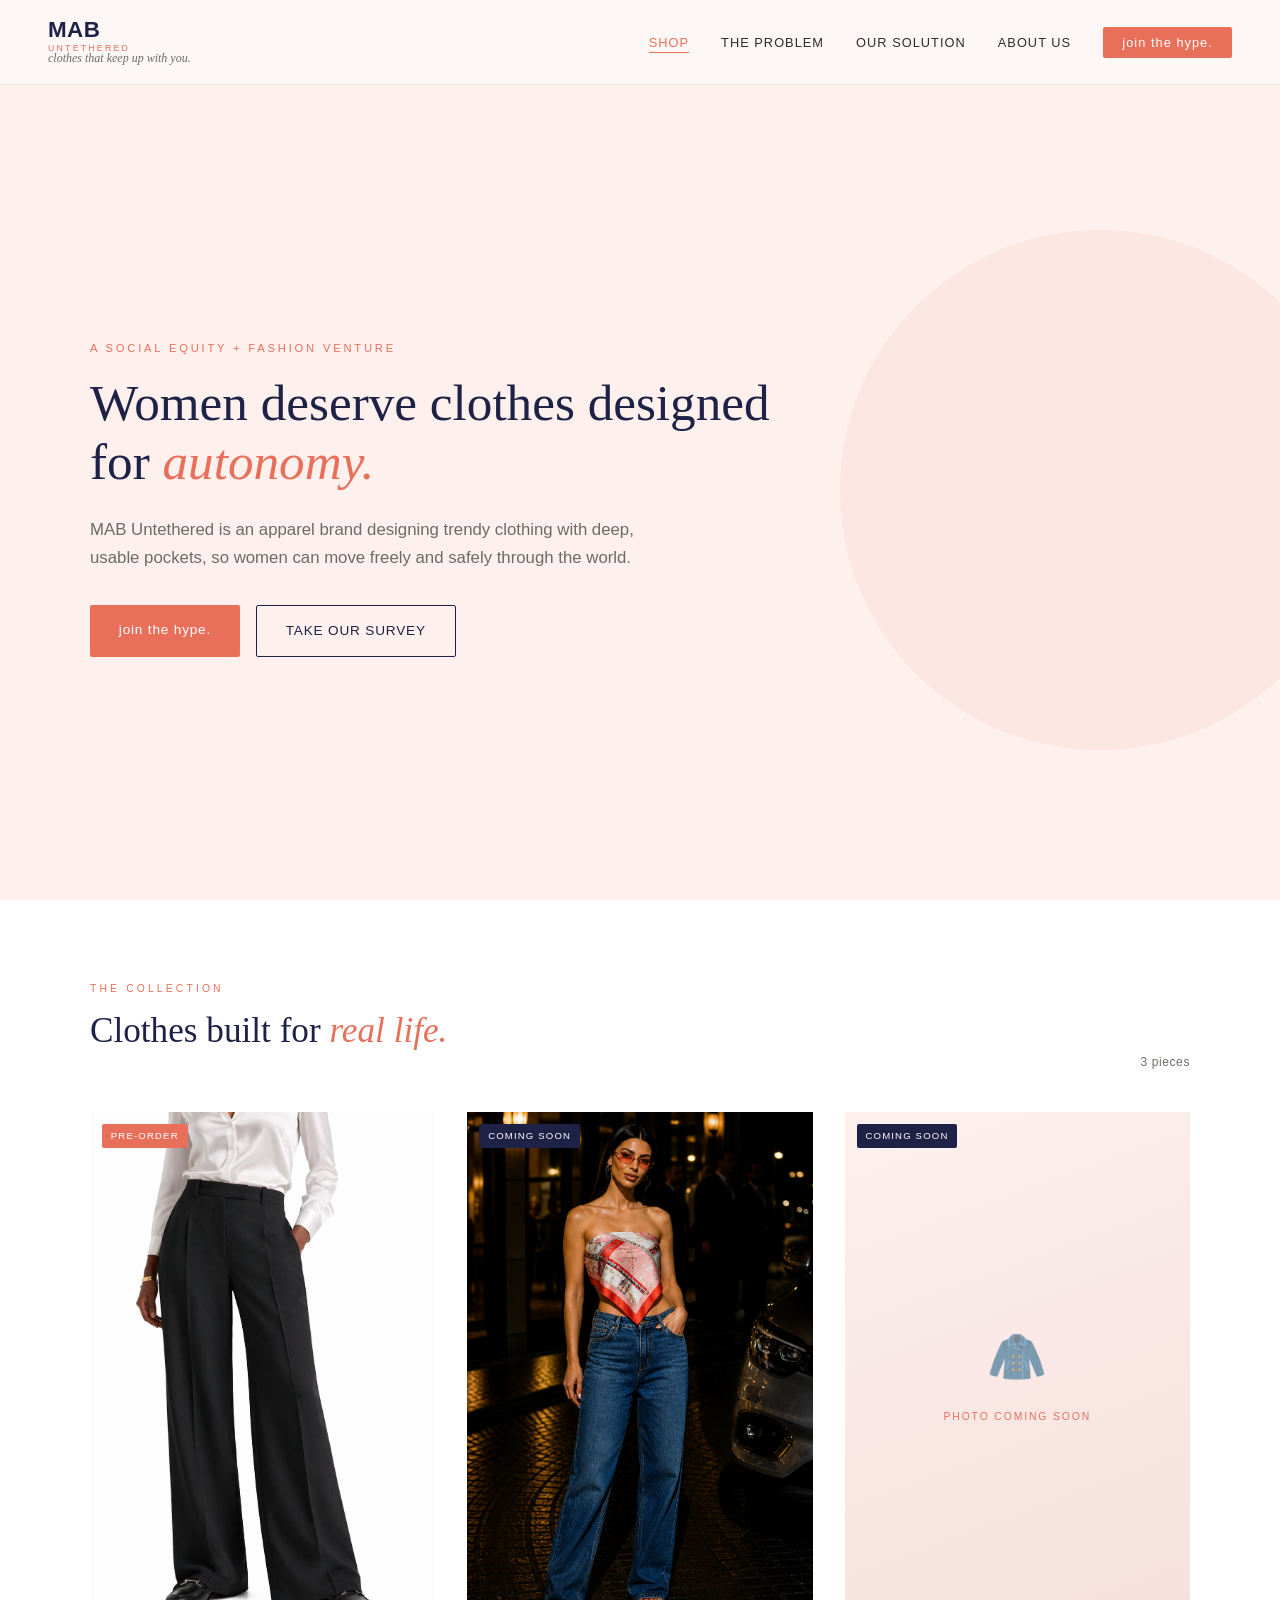
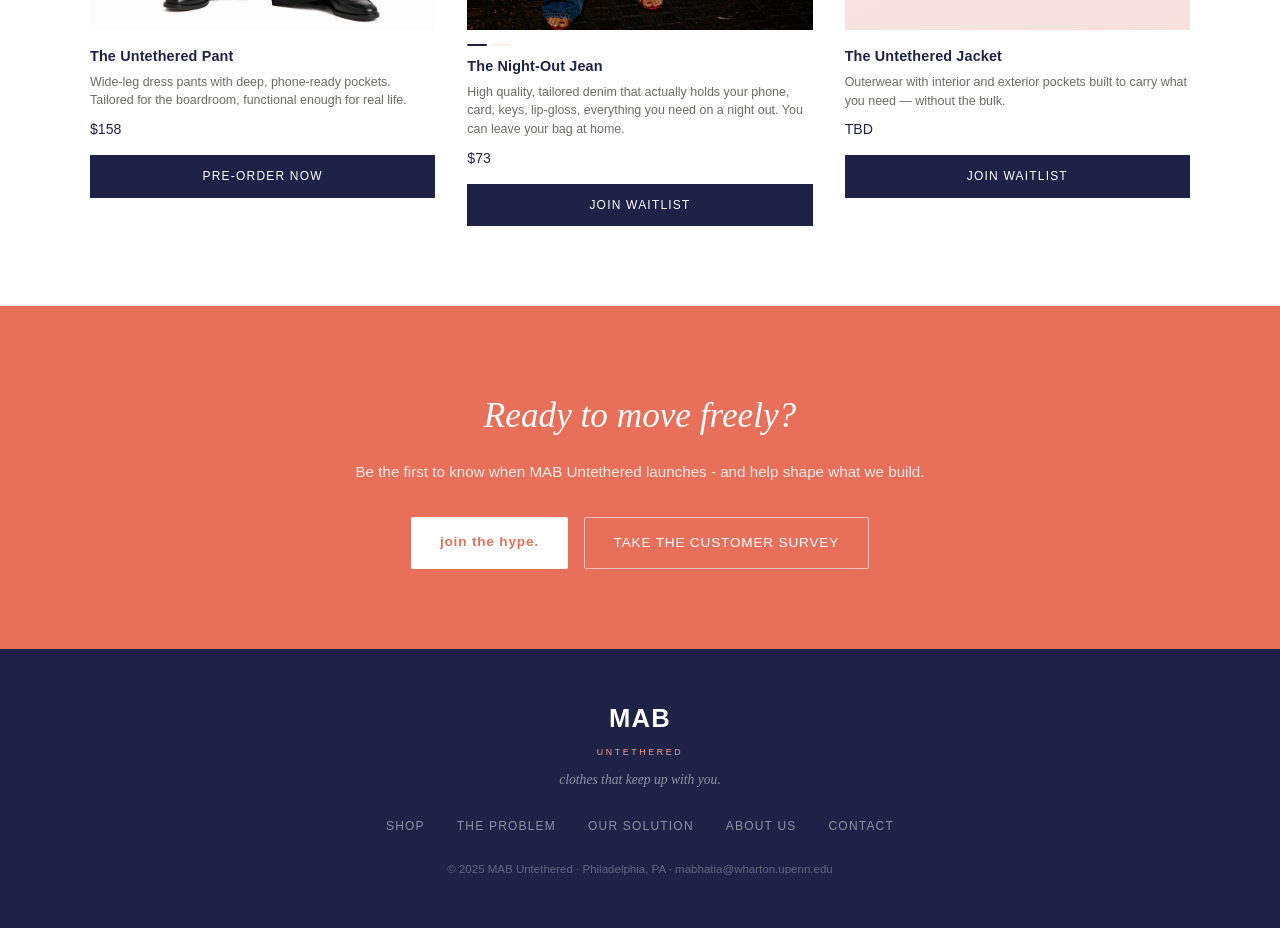
==== commit 8a7e6824: "Update Night-Out Jean product card with photos, copy, and price - Add jeans-front.png and jeans-back" ====
--- a/index.html
+++ b/index.html
@@ -65,16 +65,18 @@
 
       <!-- Product 2: Going Out Jeans -->
       <div class="product-card">
-        <div class="product-img-wrap">
-          <div class="product-img-placeholder">
-            <span>✨</span>
-            <p>photo coming soon</p>
-          </div>
+        <div class="product-img-wrap" style="overflow-x:scroll;overflow-y:hidden;scroll-snap-type:x mandatory;display:flex;aspect-ratio:2/3;scrollbar-width:none">
+          <img src="jeans-front.png" alt="The Night-Out Jean - Front" style="min-width:100%;height:100%;object-fit:cover;scroll-snap-align:start;flex-shrink:0;">
+          <img src="jeans-back.png" alt="The Night-Out Jean - Back" style="min-width:100%;height:100%;object-fit:cover;scroll-snap-align:start;flex-shrink:0;">
           <span class="product-badge badge-soon">Coming Soon</span>
         </div>
+        <div style="display:flex;gap:4px;margin-bottom:0.5rem">
+          <div style="width:20px;height:2px;background:var(--navy);border-radius:1px"></div>
+          <div style="width:20px;height:2px;background:var(--coral-pale);border-radius:1px"></div>
+        </div>
         <div class="product-name">The Night-Out Jean</div>
-        <div class="product-desc">Going-out denim that actually holds your phone, cards, and keys — so you can leave the bag at home.</div>
-        <div class="product-price">TBD</div>
+        <div class="product-desc">High quality, tailored denim that actually holds your phone, card, keys, lip-gloss, everything you need on a night out. You can leave your bag at home.</div>
+        <div class="product-price">$73</div>
         <a href="https://forms.gle/wyEKR6wCprZCqFtW6" target="_blank" class="product-add">Join waitlist</a>
       </div>
 
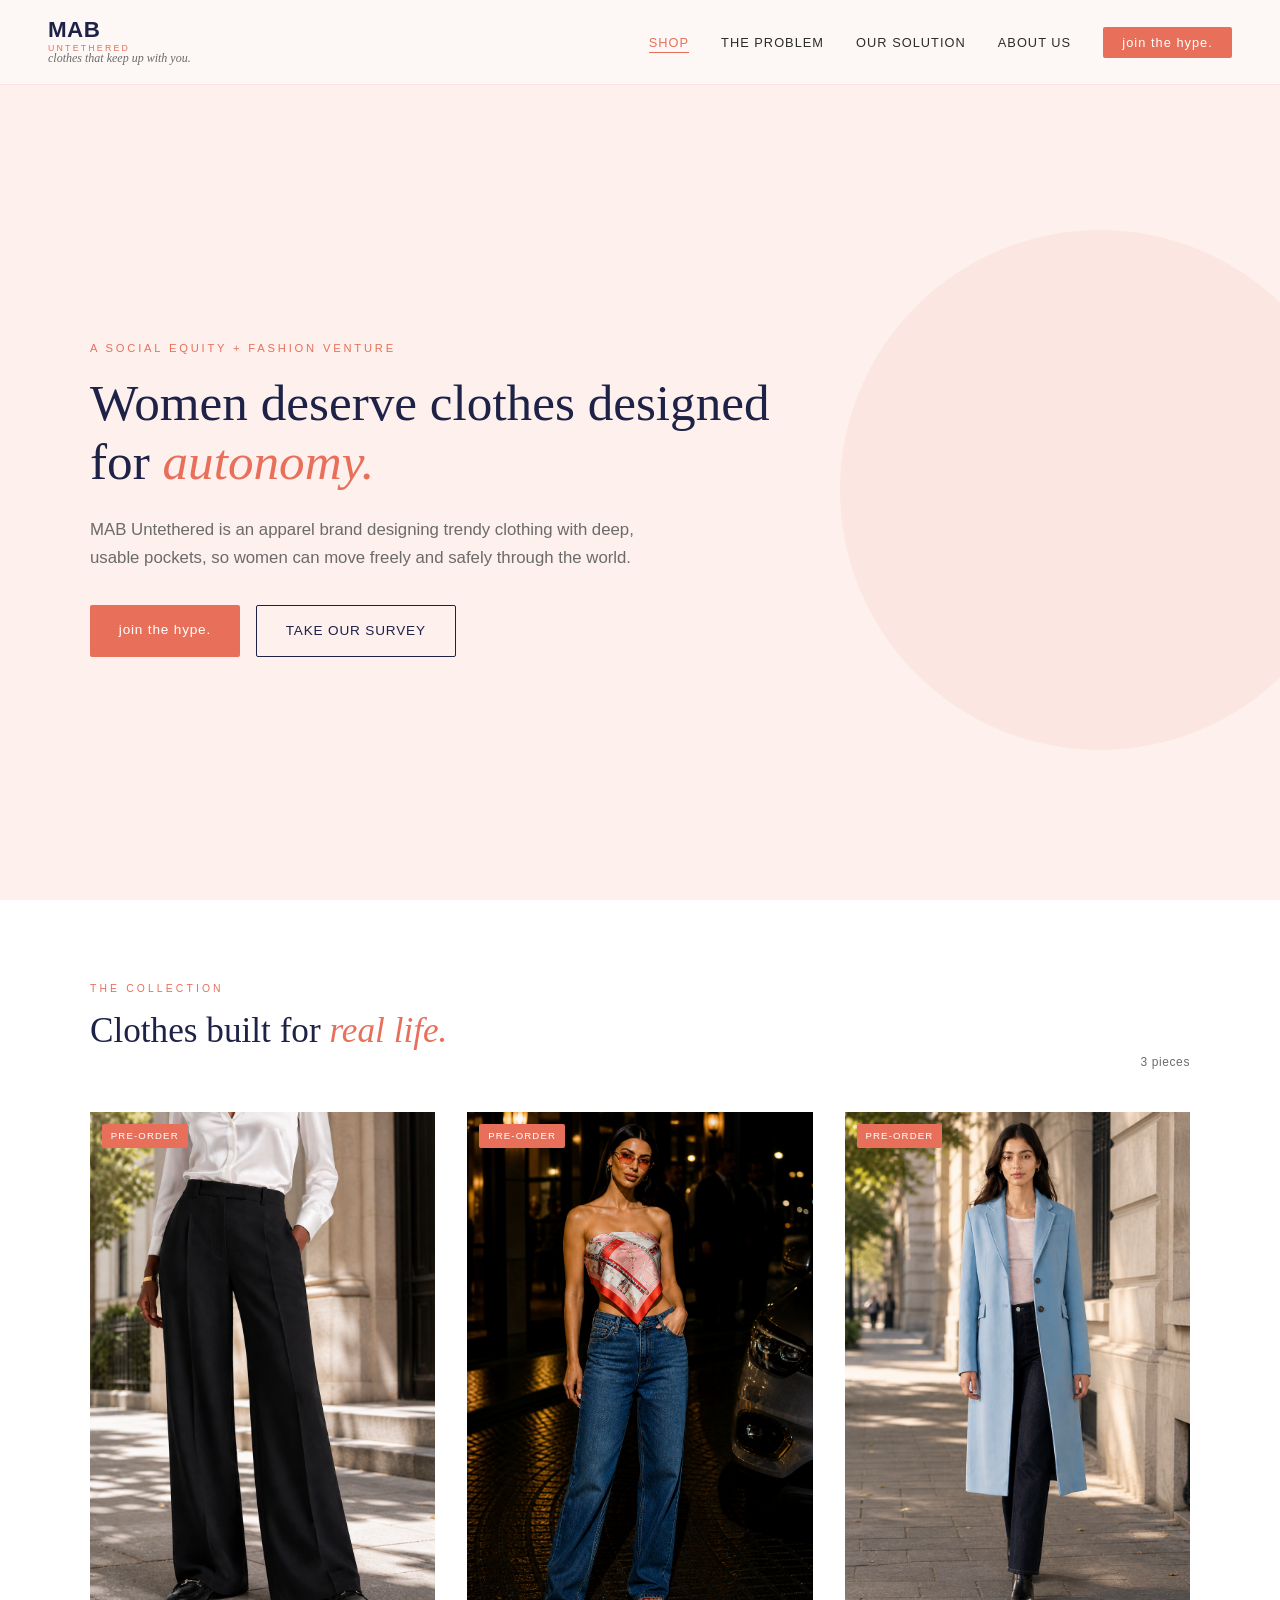
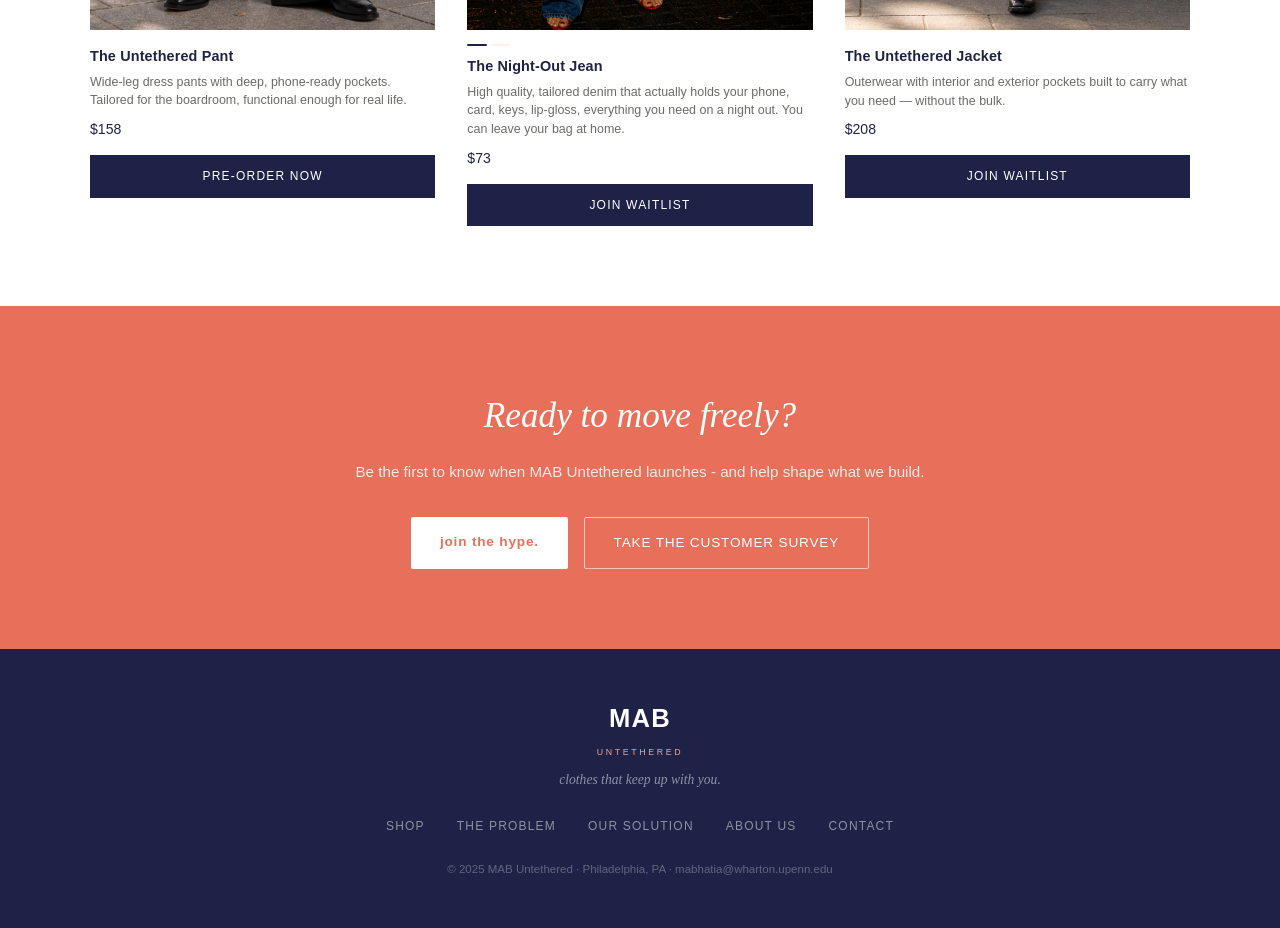
==== commit 19425a1b: "Update all three product cards with photos, badges, and prices - Swap pants.png to outdoor lifestyle" ====
--- a/index.html
+++ b/index.html
@@ -68,7 +68,7 @@
         <div class="product-img-wrap" style="overflow-x:scroll;overflow-y:hidden;scroll-snap-type:x mandatory;display:flex;aspect-ratio:2/3;scrollbar-width:none">
           <img src="jeans-front.png" alt="The Night-Out Jean - Front" style="min-width:100%;height:100%;object-fit:cover;scroll-snap-align:start;flex-shrink:0;">
           <img src="jeans-back.png" alt="The Night-Out Jean - Back" style="min-width:100%;height:100%;object-fit:cover;scroll-snap-align:start;flex-shrink:0;">
-          <span class="product-badge badge-soon">Coming Soon</span>
+          <span class="product-badge badge-preorder">Pre-order</span>
         </div>
         <div style="display:flex;gap:4px;margin-bottom:0.5rem">
           <div style="width:20px;height:2px;background:var(--navy);border-radius:1px"></div>
@@ -83,15 +83,12 @@
       <!-- Product 3: Outerwear -->
       <div class="product-card">
         <div class="product-img-wrap">
-          <div class="product-img-placeholder">
-            <span>🧥</span>
-            <p>photo coming soon</p>
-          </div>
-          <span class="product-badge badge-soon">Coming Soon</span>
+          <img src="jacket.png" alt="The Untethered Jacket">
+          <span class="product-badge badge-preorder">Pre-order</span>
         </div>
         <div class="product-name">The Untethered Jacket</div>
         <div class="product-desc">Outerwear with interior and exterior pockets built to carry what you need — without the bulk.</div>
-        <div class="product-price">TBD</div>
+        <div class="product-price">$208</div>
         <a href="https://forms.gle/wyEKR6wCprZCqFtW6" target="_blank" class="product-add">Join waitlist</a>
       </div>
 
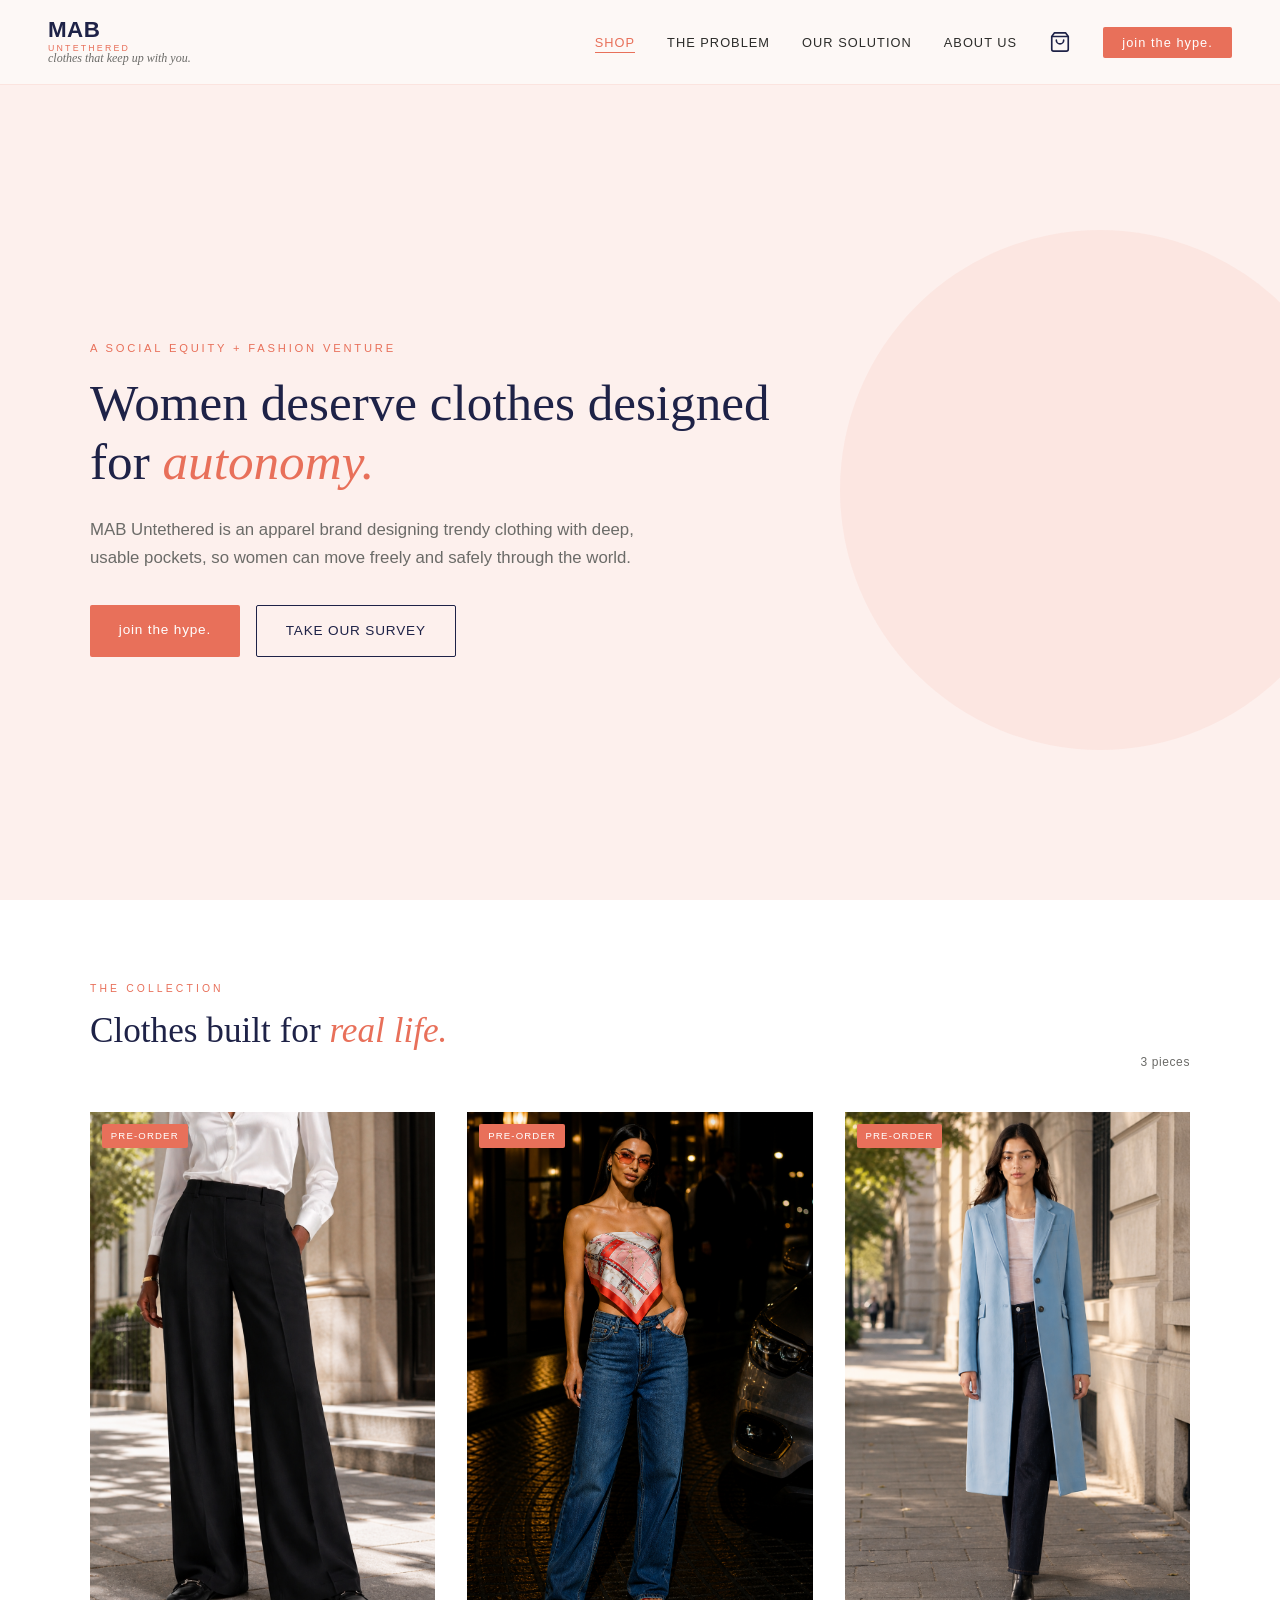
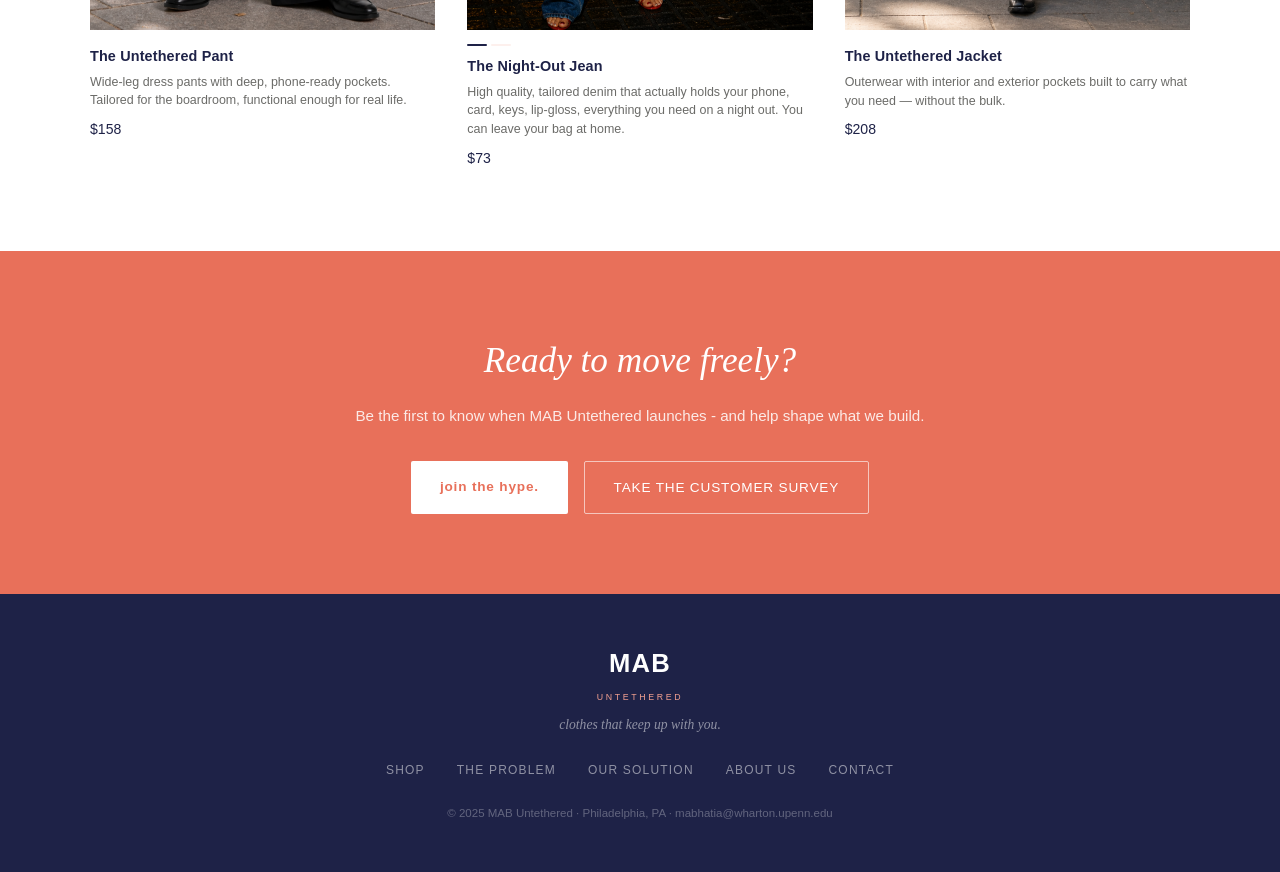
==== commit c7a6efc2: "Add product detail pages, shopping bag, and cart - Created product-pants.html, product-jeans.html, p" ====
--- a/index.html
+++ b/index.html
@@ -20,6 +20,7 @@
     <li><a href="problem.html">The Problem</a></li>
     <li><a href="solution.html">Our Solution</a></li>
     <li><a href="about.html">About Us</a></li>
+    <li><a href="cart.html" class="nav-bag" id="navBag"><svg viewBox="0 0 24 24"><path d="M6 2L3 6v14a2 2 0 002 2h14a2 2 0 002-2V6l-3-4z"/><line x1="3" y1="6" x2="21" y2="6"/><path d="M16 10a4 4 0 01-8 0"/></svg><span class="nav-bag-count" id="bagCount">0</span></a></li>
     <li><a href="https://forms.gle/wyEKR6wCprZCqFtW6" target="_blank" class="nav-cta">join the hype.</a></li>
   </ul>
 </nav>
@@ -52,7 +53,7 @@
     <div class="shop-grid">
 
       <!-- Product 1: Dress Pants -->
-      <div class="product-card">
+      <a class="product-card" href="product-pants.html">
         <div class="product-img-wrap">
           <img src="pants.png" alt="The Untethered Pant">
           <span class="product-badge badge-preorder">Pre-order</span>
@@ -60,11 +61,10 @@
         <div class="product-name">The Untethered Pant</div>
         <div class="product-desc">Wide-leg dress pants with deep, phone-ready pockets. Tailored for the boardroom, functional enough for real life.</div>
         <div class="product-price">$158</div>
-        <a href="https://forms.gle/wyEKR6wCprZCqFtW6" target="_blank" class="product-add">Pre-order now</a>
-      </div>
+      </a>
 
       <!-- Product 2: Going Out Jeans -->
-      <div class="product-card">
+      <a class="product-card" href="product-jeans.html">
         <div class="product-img-wrap" style="overflow-x:scroll;overflow-y:hidden;scroll-snap-type:x mandatory;display:flex;aspect-ratio:2/3;scrollbar-width:none">
           <img src="jeans-front.png" alt="The Night-Out Jean - Front" style="min-width:100%;height:100%;object-fit:cover;scroll-snap-align:start;flex-shrink:0;">
           <img src="jeans-back.png" alt="The Night-Out Jean - Back" style="min-width:100%;height:100%;object-fit:cover;scroll-snap-align:start;flex-shrink:0;">
@@ -77,11 +77,10 @@
         <div class="product-name">The Night-Out Jean</div>
         <div class="product-desc">High quality, tailored denim that actually holds your phone, card, keys, lip-gloss, everything you need on a night out. You can leave your bag at home.</div>
         <div class="product-price">$73</div>
-        <a href="https://forms.gle/wyEKR6wCprZCqFtW6" target="_blank" class="product-add">Join waitlist</a>
-      </div>
+      </a>
 
       <!-- Product 3: Outerwear -->
-      <div class="product-card">
+      <a class="product-card" href="product-jacket.html">
         <div class="product-img-wrap">
           <img src="jacket.png" alt="The Untethered Jacket">
           <span class="product-badge badge-preorder">Pre-order</span>
@@ -89,8 +88,7 @@
         <div class="product-name">The Untethered Jacket</div>
         <div class="product-desc">Outerwear with interior and exterior pockets built to carry what you need — without the bulk.</div>
         <div class="product-price">$208</div>
-        <a href="https://forms.gle/wyEKR6wCprZCqFtW6" target="_blank" class="product-add">Join waitlist</a>
-      </div>
+      </a>
 
     </div>
   </div>
--- a/styles.css
+++ b/styles.css
@@ -26,6 +26,11 @@
 nav ul a.active{color:var(--coral);border-bottom:1.5px solid var(--coral);padding-bottom:2px}
 .nav-cta{background:var(--coral)!important;color:var(--white)!important;padding:0.5rem 1.2rem!important;border-radius:2px!important;text-transform:none!important}
 .nav-cta:hover{background:var(--coral-dark)!important;color:var(--white)!important}
+.nav-bag{position:relative;text-decoration:none;color:var(--navy);display:flex;align-items:center;transition:color 0.2s}
+.nav-bag:hover{color:var(--coral)}
+.nav-bag svg{width:22px;height:22px;stroke:currentColor;fill:none;stroke-width:1.8;stroke-linecap:round;stroke-linejoin:round}
+.nav-bag-count{position:absolute;top:-6px;right:-7px;background:var(--coral);color:var(--white);font-family:'Arial',sans-serif;font-size:0.55rem;font-weight:700;width:16px;height:16px;border-radius:50%;display:flex;align-items:center;justify-content:center;display:none}
+.nav-bag-count.visible{display:flex}
 
 /* PAGE WRAPPER */
 .page-body{padding-top:80px}
@@ -63,7 +68,7 @@
 .shop-header{display:flex;justify-content:space-between;align-items:flex-end;margin-bottom:2.5rem}
 .shop-count{font-family:'Arial',sans-serif;font-size:0.75rem;color:var(--muted);letter-spacing:0.05em}
 .shop-grid{display:grid;grid-template-columns:repeat(3,1fr);gap:2.5rem 2rem}
-.product-card{cursor:pointer}
+.product-card{cursor:pointer;text-decoration:none;color:inherit;display:block}
 .product-card:hover .product-img-wrap img{transform:scale(1.03)}
 .product-img-wrap{width:100%;aspect-ratio:2/3;overflow:hidden;background:var(--coral-pale);position:relative;margin-bottom:0.9rem}
 .product-img-wrap img{width:100%;height:100%;object-fit:cover;transition:transform 0.4s ease;display:block}
@@ -131,12 +136,61 @@
 .ps-num{font-size:1.8rem;font-weight:700;color:var(--coral-light);font-family:'Arial',sans-serif}
 .ps-label{font-family:'Arial',sans-serif;font-size:0.72rem;color:rgba(255,255,255,0.7);margin-top:0.3rem;line-height:1.4}
 
+/* PRODUCT DETAIL PAGE */
+.product-detail{padding:3rem 3rem 5rem}
+.product-detail-inner{max-width:1100px;margin:0 auto;display:grid;grid-template-columns:1fr 1fr;gap:5rem;align-items:start}
+.product-gallery{display:flex;flex-direction:column;gap:0.75rem}
+.product-gallery img{width:100%;border-radius:2px;display:block}
+.product-gallery-main{aspect-ratio:2/3;object-fit:cover}
+.product-gallery-thumb-row{display:flex;gap:0.5rem}
+.product-gallery-thumb{width:80px;height:100px;object-fit:cover;cursor:pointer;opacity:0.6;border:2px solid transparent;border-radius:2px;transition:opacity 0.2s,border-color 0.2s}
+.product-gallery-thumb.active,.product-gallery-thumb:hover{opacity:1;border-color:var(--coral)}
+.product-detail-info{position:sticky;top:100px}
+.product-breadcrumb{font-family:'Arial',sans-serif;font-size:0.72rem;color:var(--muted);letter-spacing:0.05em;margin-bottom:1.5rem}
+.product-breadcrumb a{color:var(--muted);text-decoration:none}
+.product-breadcrumb a:hover{color:var(--coral)}
+.product-detail-badge{display:inline-block;font-family:'Arial',sans-serif;font-size:0.6rem;letter-spacing:0.12em;text-transform:uppercase;padding:0.25rem 0.6rem;border-radius:2px;background:var(--coral);color:var(--white);margin-bottom:0.8rem}
+.product-detail-name{font-size:1.8rem;color:var(--navy);font-weight:400;line-height:1.2;margin-bottom:0.5rem}
+.product-detail-price{font-family:'Arial',sans-serif;font-size:1.2rem;color:var(--navy);font-weight:700;margin-bottom:1.5rem}
+.product-detail-desc{font-family:'Arial',sans-serif;font-size:0.9rem;color:var(--muted);line-height:1.8;margin-bottom:2rem;border-bottom:1px solid rgba(30,34,71,0.08);padding-bottom:2rem}
+.size-label{font-family:'Arial',sans-serif;font-size:0.72rem;letter-spacing:0.1em;text-transform:uppercase;color:var(--navy);margin-bottom:0.75rem;display:flex;justify-content:space-between}
+.size-grid{display:flex;gap:0.5rem;flex-wrap:wrap;margin-bottom:1.5rem}
+.size-btn{font-family:'Arial',sans-serif;font-size:0.78rem;padding:0.5rem 1rem;border:1px solid rgba(30,34,71,0.2);background:var(--white);cursor:pointer;color:var(--navy);transition:all 0.15s;border-radius:2px}
+.size-btn:hover{border-color:var(--navy)}
+.size-btn.selected{border-color:var(--navy);background:var(--navy);color:var(--white)}
+.add-to-bag{display:block;width:100%;padding:1rem;background:var(--navy);color:var(--white);font-family:'Arial',sans-serif;font-size:0.85rem;letter-spacing:0.12em;text-transform:uppercase;border:none;cursor:pointer;transition:background 0.2s;margin-bottom:1rem;text-align:center}
+.add-to-bag:hover{background:var(--coral)}
+.product-meta{margin-top:2rem;border-top:1px solid rgba(30,34,71,0.08);padding-top:1.5rem}
+.product-meta-section{margin-bottom:1.2rem}
+.product-meta-title{font-family:'Arial',sans-serif;font-size:0.72rem;letter-spacing:0.1em;text-transform:uppercase;color:var(--navy);margin-bottom:0.4rem;cursor:pointer;display:flex;justify-content:space-between}
+.product-meta-body{font-family:'Arial',sans-serif;font-size:0.82rem;color:var(--muted);line-height:1.7}
+@media(max-width:800px){.product-detail-inner{grid-template-columns:1fr}.product-detail-info{position:static}.product-detail{padding:2rem 1.5rem 3rem}}
+
 /* CTA BANNER */
 .cta-section{background:var(--coral);padding:5rem 3rem;text-align:center}
 .cta-section h2{font-size:2.2rem;color:var(--white);margin-bottom:0.8rem;font-weight:400}
 .cta-section h2 em{font-style:italic}
 .cta-section p{font-family:'Arial',sans-serif;color:rgba(255,255,255,0.85);margin-bottom:2rem;font-size:0.95rem}
 .cta-btns{display:flex;gap:1rem;justify-content:center;flex-wrap:wrap}
+
+/* CART */
+.cart-section{padding:4rem 2rem 6rem}
+.cart-title{font-family:'Georgia',serif;font-size:2rem;color:var(--navy);margin-bottom:2.5rem;font-weight:400}
+.cart-empty{text-align:center;padding:4rem 0;color:var(--muted);font-family:'Arial',sans-serif}
+.cart-row{display:flex;justify-content:space-between;align-items:flex-start;padding:1.25rem 0;border-bottom:1px solid var(--coral-pale)}
+.cart-row-info{flex:1}
+.cart-row-name{font-family:'Georgia',serif;font-size:1rem;color:var(--navy);margin-bottom:0.3rem}
+.cart-row-size{font-family:'Arial',sans-serif;font-size:0.8rem;color:var(--muted)}
+.cart-row-right{display:flex;flex-direction:column;align-items:flex-end;gap:0.5rem}
+.cart-row-price{font-family:'Georgia',serif;font-size:1rem;color:var(--navy)}
+.cart-remove{background:none;border:none;color:var(--muted);font-family:'Arial',sans-serif;font-size:0.75rem;cursor:pointer;padding:0;text-decoration:underline}
+.cart-remove:hover{color:var(--coral)}
+.cart-summary{margin-top:2rem;padding-top:1.5rem;border-top:2px solid var(--navy)}
+.cart-total{display:flex;justify-content:space-between;font-family:'Georgia',serif;font-size:1.2rem;color:var(--navy);margin-bottom:1rem}
+.cart-note{font-family:'Arial',sans-serif;font-size:0.8rem;color:var(--muted);margin-bottom:1.5rem}
+.cart-checkout{display:inline-block;width:100%;text-align:center;box-sizing:border-box}
+.btn-coral{background:var(--coral);color:var(--white);font-family:'Arial',sans-serif;font-size:0.8rem;font-weight:700;letter-spacing:0.08em;text-transform:uppercase;padding:1rem 2.5rem;border:none;cursor:pointer;text-decoration:none;transition:background 0.2s}
+.btn-coral:hover{background:#c0392b}
 
 /* FOOTER */
 footer{background:var(--navy);padding:3rem;text-align:center}
